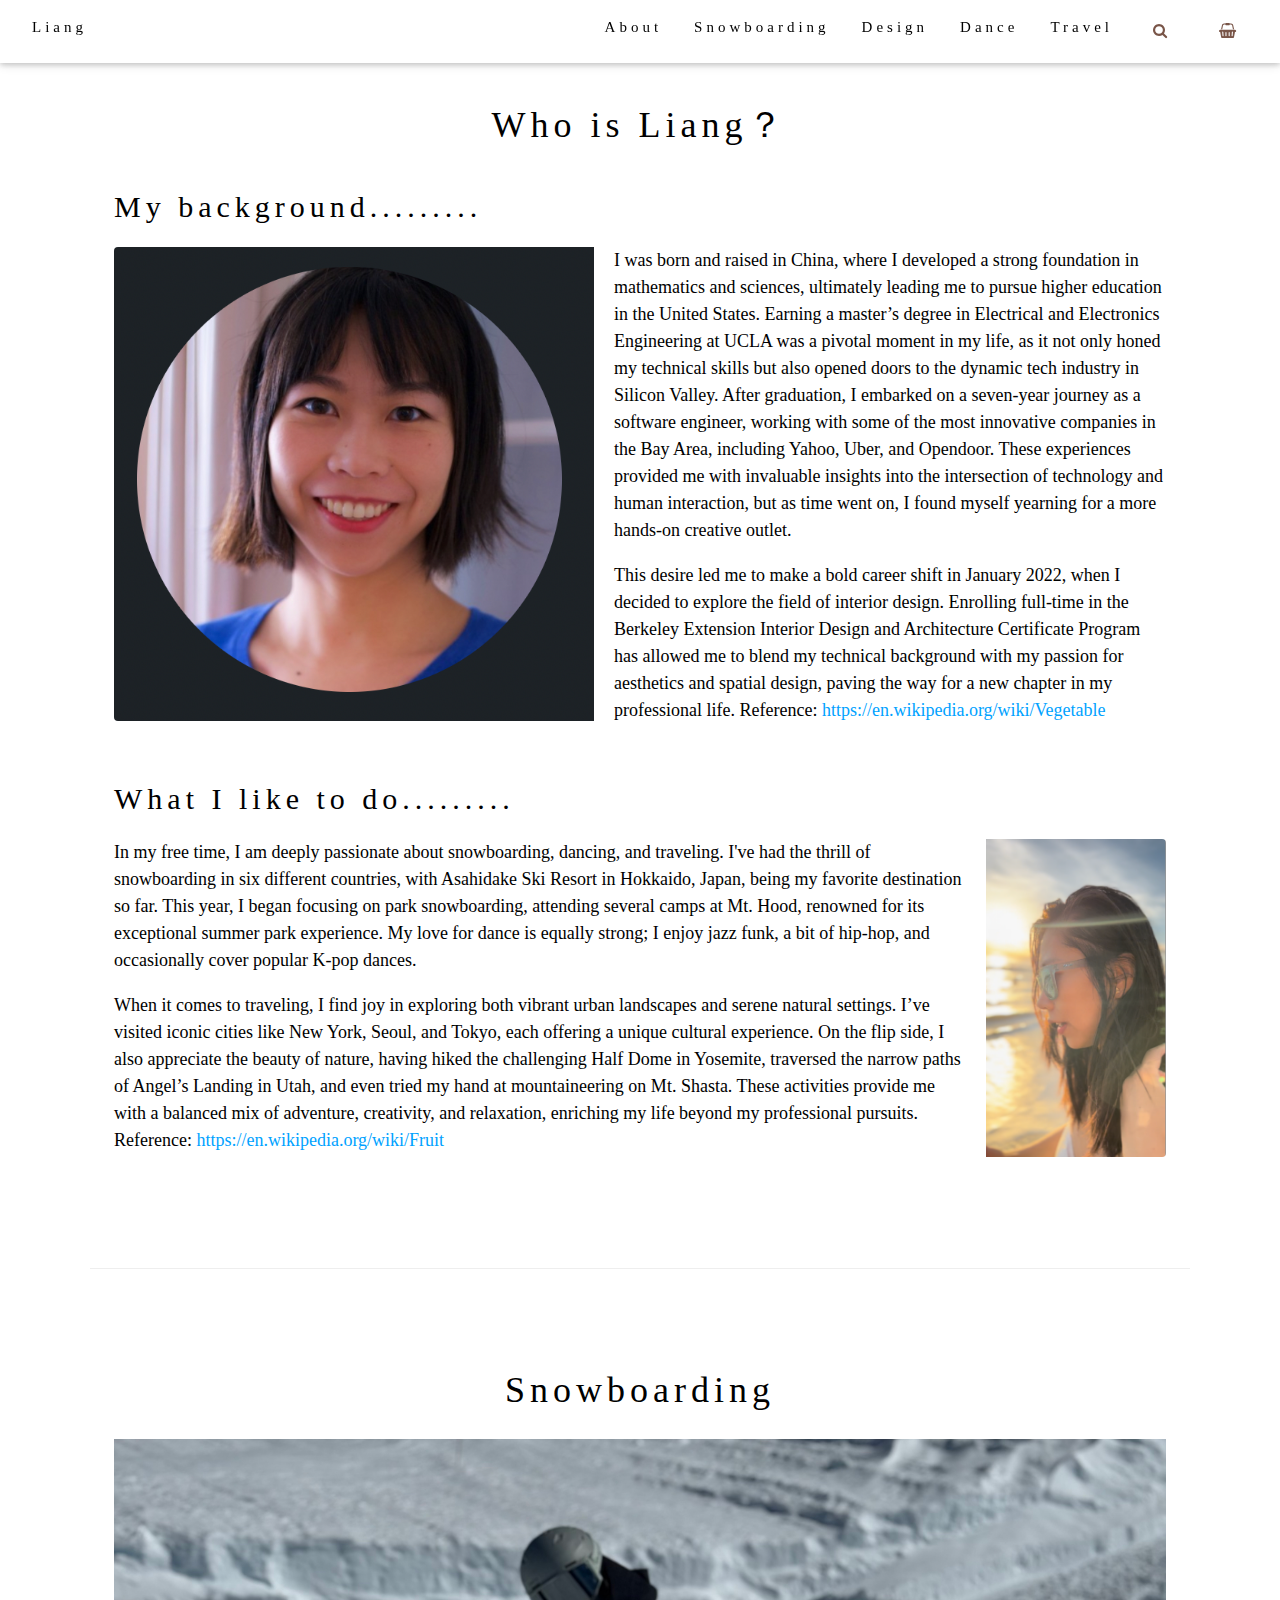
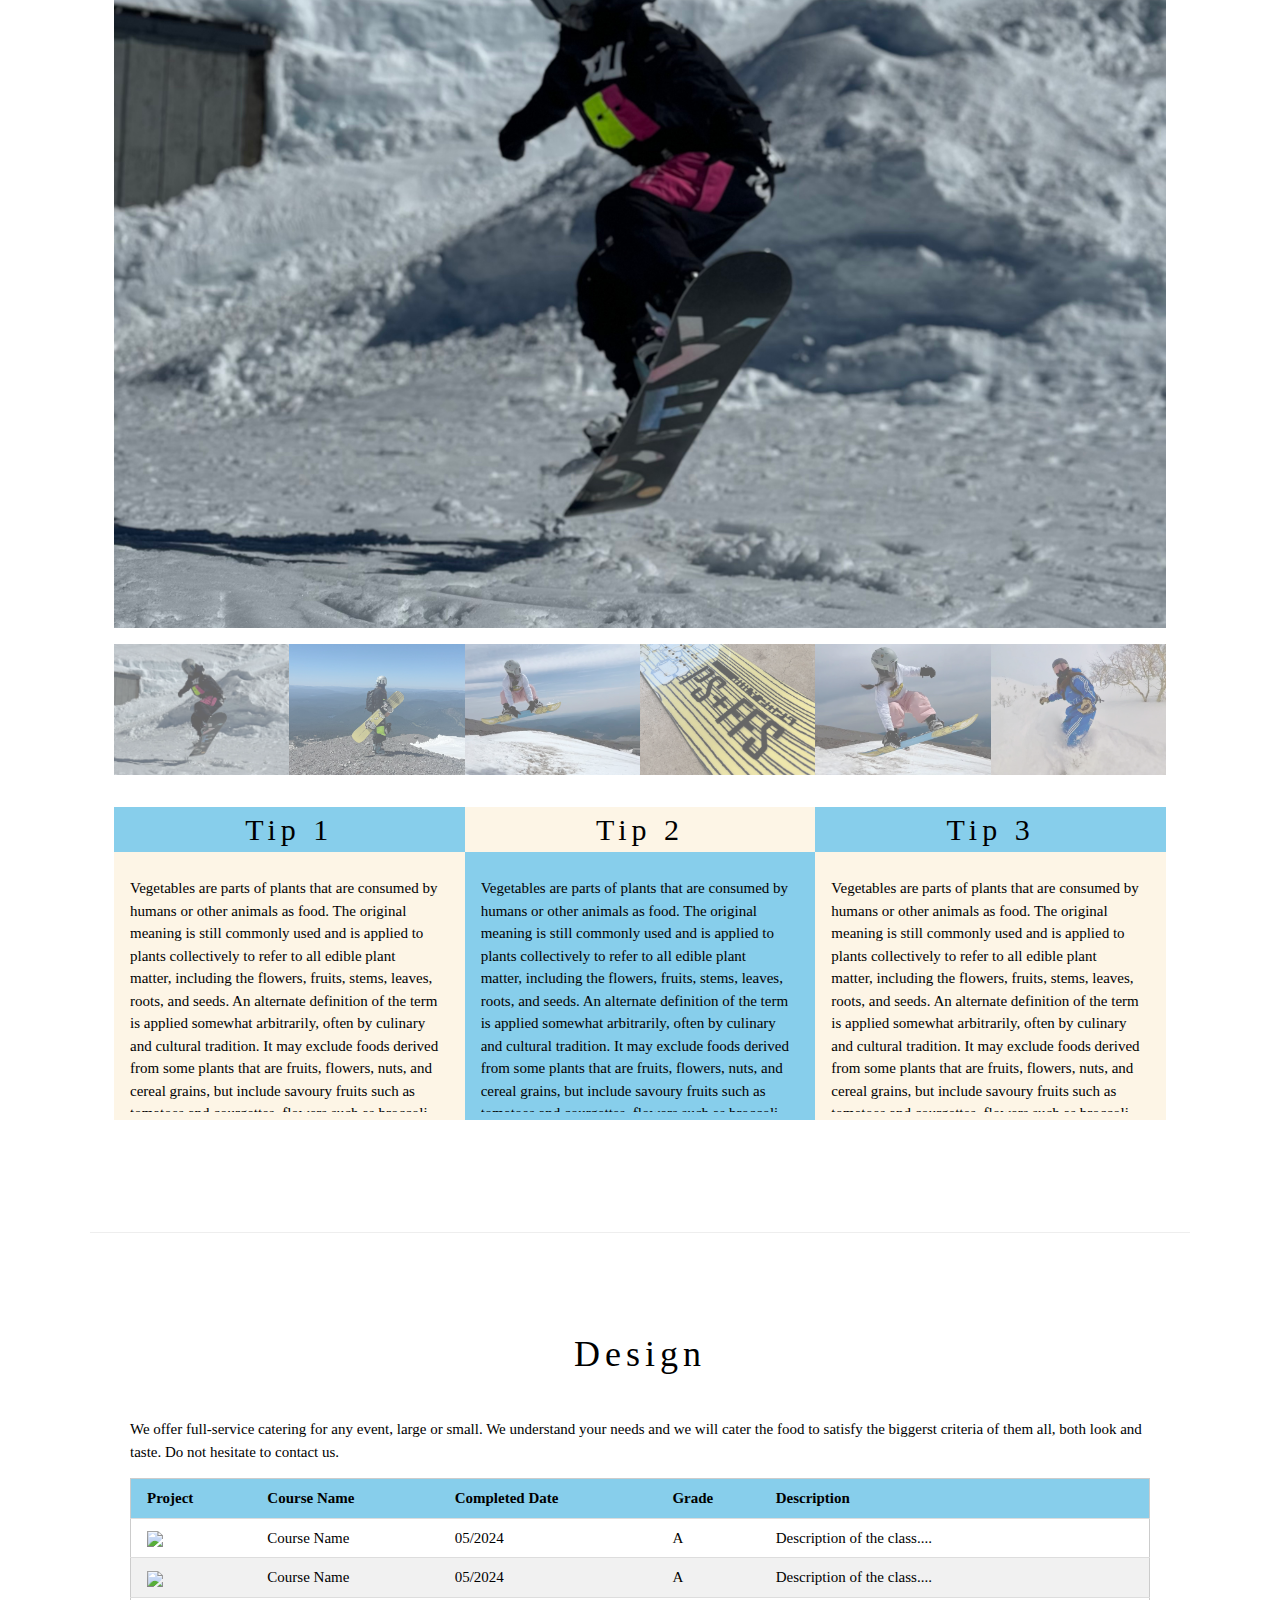
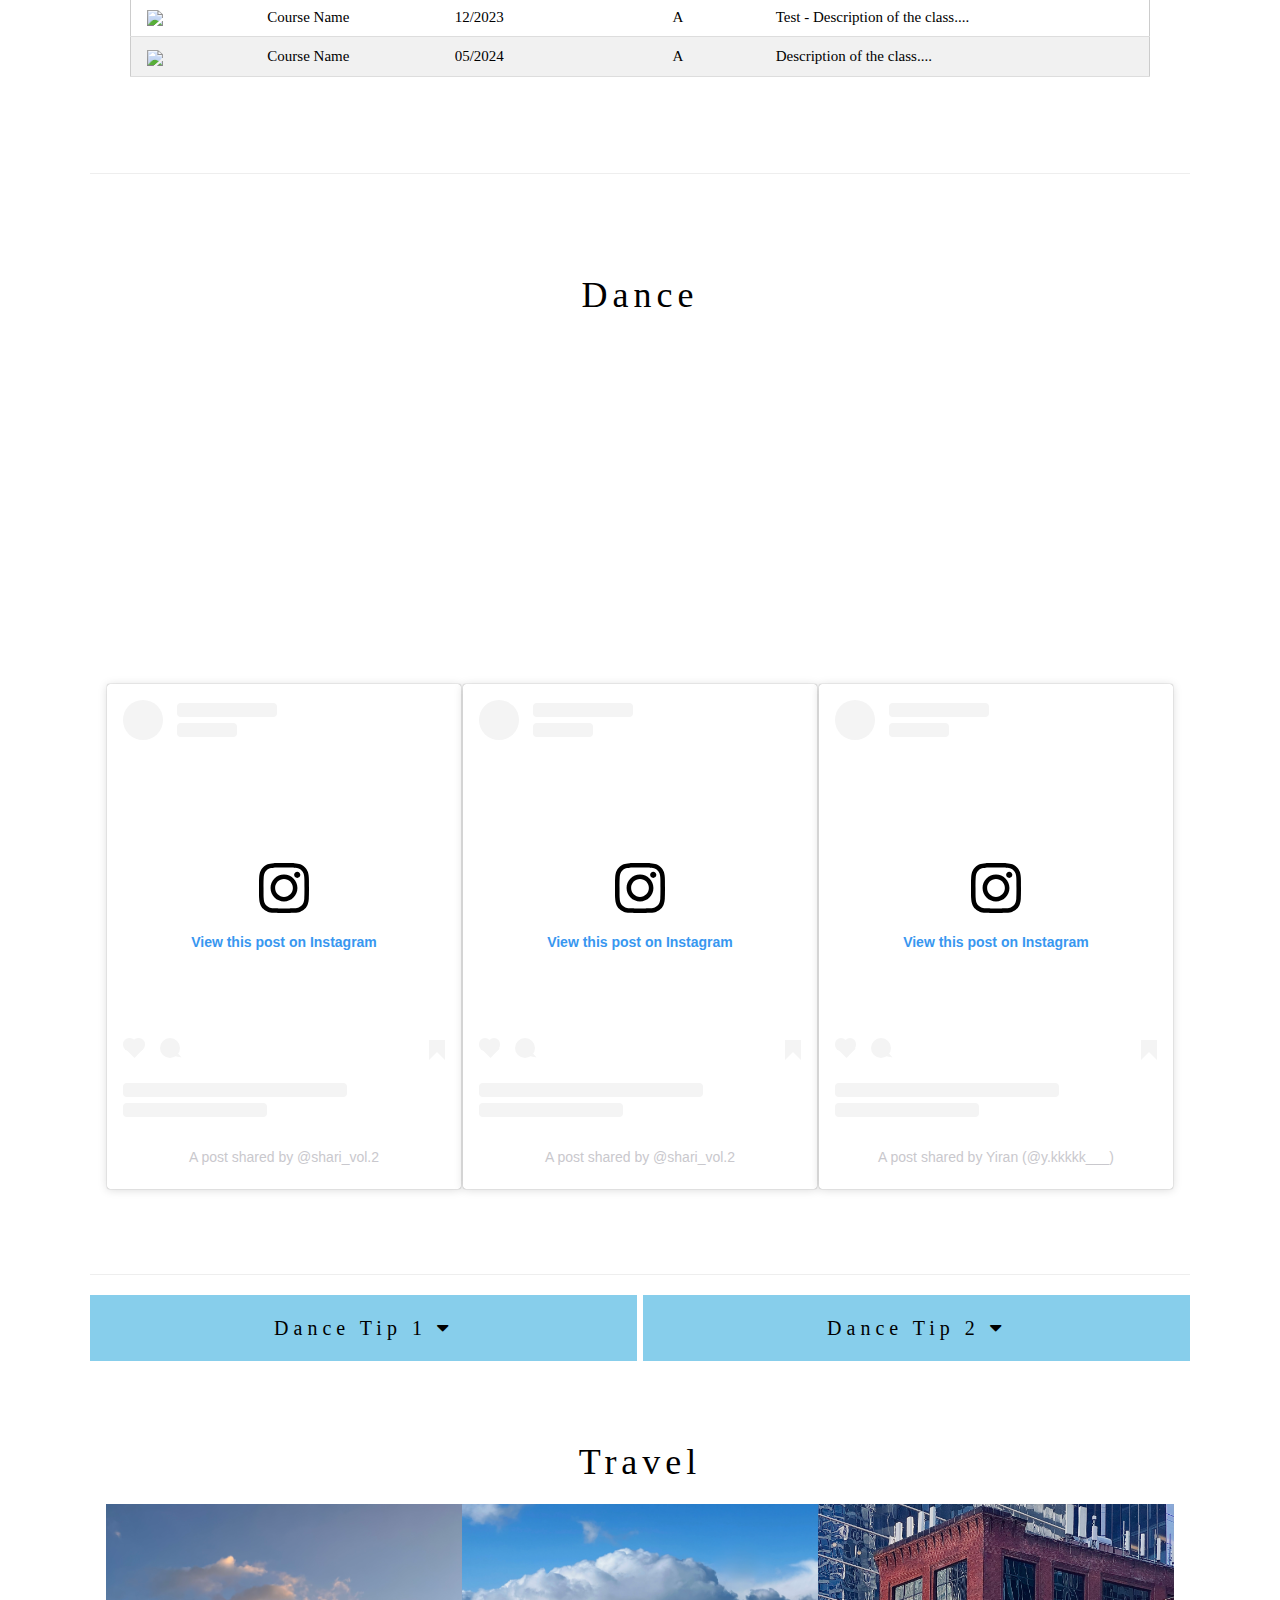
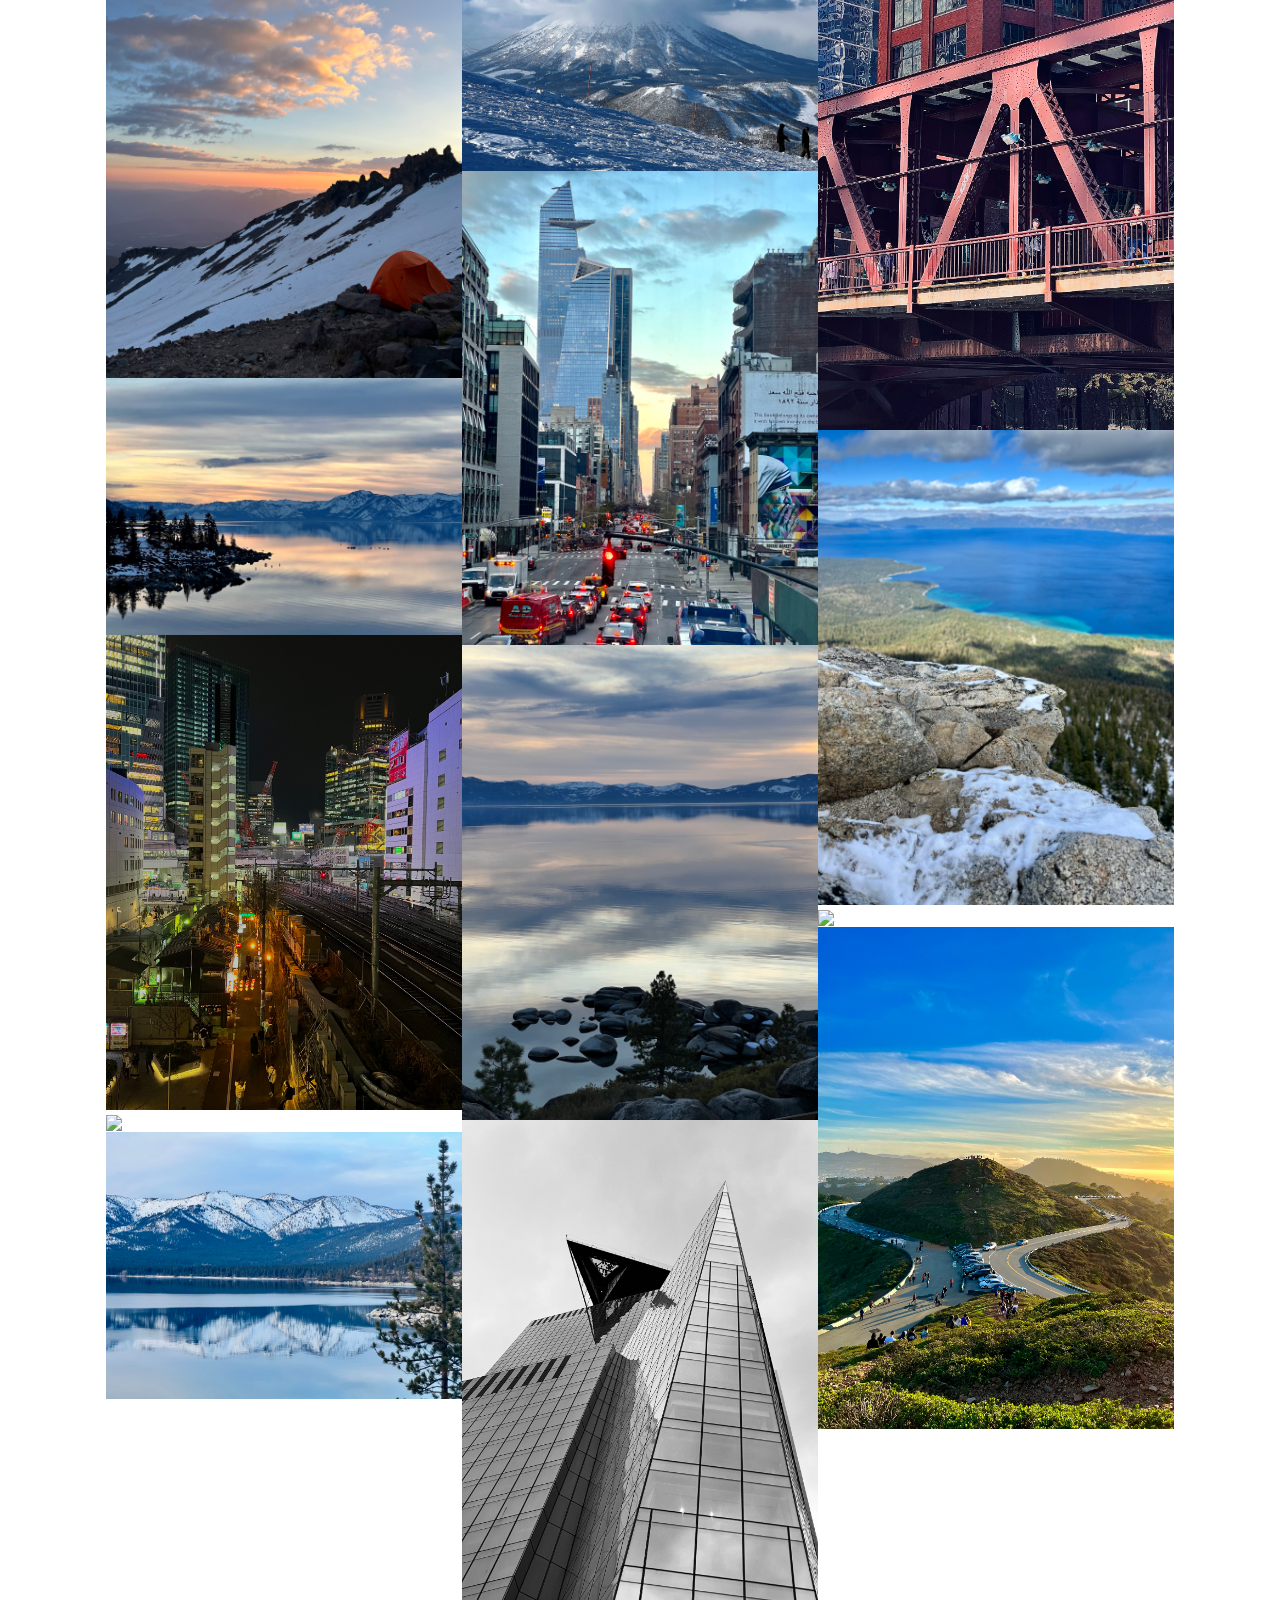
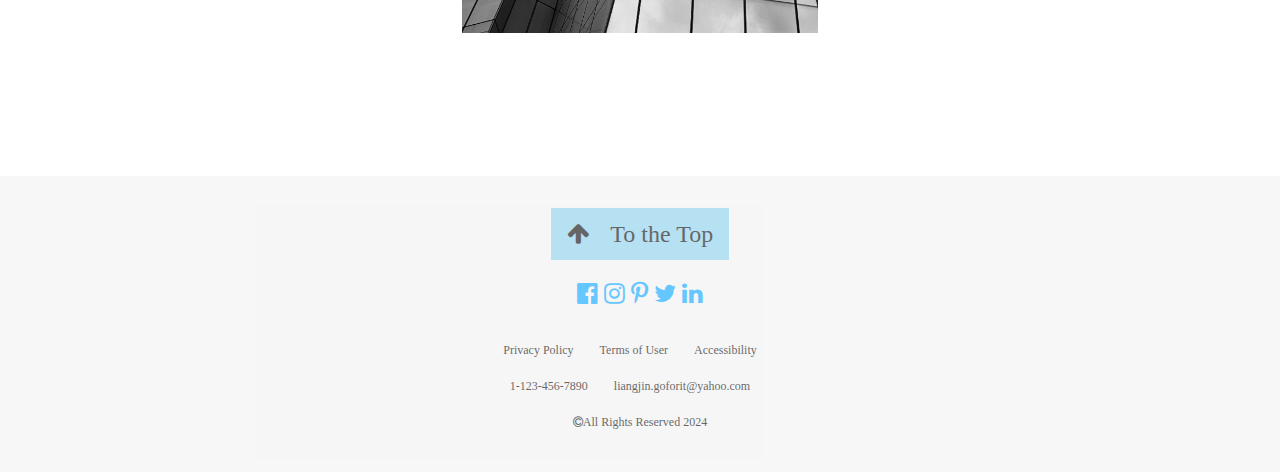
==== index.html @ f5820f63 "Update footer and rearrange the sections" ====
<!DOCTYPE html>
<html>
  <head>
    <title>Liang</title>
    <meta charset="UTF-8" />
    <meta name="viewport" content="width=device-width, initial-scale=1" />
    <link
      rel="stylesheet"
      href="https://cdnjs.cloudflare.com/ajax/libs/font-awesome/4.7.0/css/font-awesome.min.css"
    />
    <!-- jquery.min.js should be loaded before jquery.tablesorter.min.js because tablesorter requires basice jquery -->
    <script
      type="text/JavaScript"
      src="https://ajax.googleapis.com/ajax/libs/jquery/3.5.1/jquery.min.js"
    ></script>
    <script
      type="text/JavaScript"
      src="https://cdnjs.cloudflare.com/ajax/libs/jquery.tablesorter/2.31.3/js/jquery.tablesorter.min.js"
    ></script>
    <link rel="stylesheet" href="./src/css/w3.css" />
    <!-- <link rel="stylesheet" href="https://www.w3schools.com/w3css/4/w3.css" /> -->
    <!-- <script src="src/js/about.js"></script> -->

    <style>
      body {
        font-family: "Times New Roman", Georgia, Serif;
      }
      h1,
      h2,
      h3,
      h4,
      h5,
      h6 {
        font-family: "Playfair Display";
        letter-spacing: 5px;
      }
      /* customize <a> tag styles */
      a {
        text-decoration: none;
        color: #00a2ff;
        cursor: pointer;
      }

      /* my css */
      .my-img-size-0 {
        max-width: 200px;
      }

      .my-img-size-1 {
        max-width: 300px;
      }

      .my-img-size-2 {
        max-width: 500px;
      }

      .my-float-left {
        float: left;
        padding-right: 20px;
      }

      .my-float-right {
        float: right;
        padding-left: 20px;
      }
      /* for scrollable area */
      .my-scrolling {
        height: 250px;
        overflow: auto;
      }

      /* center the carousel slide */
      .mySlides {
        margin-left: auto;
        margin-right: auto;
        max-width: 65%;
      }
    </style>
  </head>
  <body>
    <!-- Navbar (sit on top) -->
    <div class="w3-top">
      <div
        class="w3-bar w3-white w3-padding w3-card"
        style="letter-spacing: 4px"
      >
        <!-- Font Awesome 4 reference : https://www.w3schools.com/icons/icons_reference.asp-->
        <div>
          <a class="w3-padding-large w3-hide-small w3-right"
            ><i class="fa fa-shopping-basket w3-text-brown"></i
          ></a>
          <a class="w3-padding-large w3-hide-small w3-right"
            ><i class="fa fa-search w3-text-brown"></i
          ></a>
        </div>

        <a href="#home" class="w3-bar-item w3-button">Liang</a>
        <!-- Right-sided navbar links. Hide them on small screens -->
        <div class="w3-right w3-hide-small">
          <a href="#about" class="w3-bar-item w3-button">About</a>
          <a href="#snowboarding" class="w3-bar-item w3-button">Snowboarding</a>
          <a href="#design" class="w3-bar-item w3-button">Design</a>
          <a href="#dance" class="w3-bar-item w3-button">Dance</a>
          <a href="#travel" class="w3-bar-item w3-button">Travel</a>
        </div>
        <!-- Hide right-floated links on small screens and replace them with a menu icon -->
        <!-- Source: https://www.w3schools.com/w3css/tryit.asp?filename=tryw3css_templates_startup -->
        <a
          href="javascript:void(0)"
          class="w3-bar-item w3-button w3-right w3-hide-large w3-hide-medium"
          onclick="w3_open()"
        >
          <i class="fa fa-bars"></i>
        </a>
      </div>
    </div>

    <!-- Sidebar on small screens when clicking the menu icon -->
    <!-- Source: https://www.w3schools.com/w3css/tryit.asp?filename=tryw3css_templates_startup -->
    <nav
      class="w3-sidebar w3-bar-block w3-white w3-card w3-animate-left w3-hide-medium w3-hide-large"
      style="display: none; opacity: 90%"
      id="mySidebar"
    >
      <a
        href="javascript:void(0)"
        onclick="w3_close()"
        class="w3-bar-item w3-button w3-large w3-padding-16"
        >Close &times;</a
      >
      <a href="#about" onclick="w3_close()" class="w3-bar-item w3-button"
        >About</a
      >
      <a href="#snowboarding" onclick="w3_close()" class="w3-bar-item w3-button"
        >Snowboarding</a
      >
      <a href="#design" onclick="w3_close()" class="w3-bar-item w3-button"
        >Design</a
      >
      <a href="#dance" onclick="w3_close()" class="w3-bar-item w3-button"
        >Dance</a
      >
      <a href="#travel" onclick="w3_close()" class="w3-bar-item w3-button"
        >Travel</a
      >
    </nav>
    <!-- javascript for humberger display or hide -->
    <script src="src/js/sidebar.js"></script>

    <!-- Header -->
    <header
      class="w3-display-container w3-content w3-wide"
      style="max-width: 1600px; min-width: 500px"
      id="home"
    >
      <img
        class="w3-image"
        src="./src/img/homepage_img.png"
        alt="Header image"
        width="1600"
        height="800"
      />
      <div class="w3-display-bottomleft w3-padding-large w3-opacity">
        <h1 class="w3-xxlarge">My Personal Blog</h1>
      </div>
    </header>

    <!-- Page content -->
    <div class="w3-content" style="max-width: 1100px">
      <!-- {% include about.html %} -->
      <!-- <h5 class="w3-center">Subheader</h5>
      <div class="about-container"></div> -->

      <!-- About Section -->
      <div class="w3-row w3-padding-64" id="about">
        <h1 class="w3-center">Who is Liang？</h1>
        <div class="w3-padding-large">
          <h2>My background.........</h2>
          <p class="w3-large">
            <!-- added float left and img size -->
            <img
              src="./src/img/selfphoto_headshot.png"
              class="w3-round w3-image my-float-left my-img-size-2"
              alt="selfphoto"
              style="width: 100%"
            />
            <!-- style="width: 100%" -->
            I was born and raised in China, where I developed a strong
            foundation in mathematics and sciences, ultimately leading me to
            pursue higher education in the United States. Earning a master’s
            degree in Electrical and Electronics Engineering at UCLA was a
            pivotal moment in my life, as it not only honed my technical skills
            but also opened doors to the dynamic tech industry in Silicon
            Valley. After graduation, I embarked on a seven-year journey as a
            software engineer, working with some of the most innovative
            companies in the Bay Area, including Yahoo, Uber, and Opendoor.
            These experiences provided me with invaluable insights into the
            intersection of technology and human interaction, but as time went
            on, I found myself yearning for a more hands-on creative outlet.
          </p>
          <p class="w3-large">
            This desire led me to make a bold career shift in January 2022, when
            I decided to explore the field of interior design. Enrolling
            full-time in the Berkeley Extension Interior Design and Architecture
            Certificate Program has allowed me to blend my technical background
            with my passion for aesthetics and spatial design, paving the way
            for a new chapter in my professional life.
            <span
              >Reference:
              <a
                href="https://en.wikipedia.org/wiki/Vegetable"
                target="_blank"
                class="w3-hover-opacity"
                >https://en.wikipedia.org/wiki/Vegetable</a
              ></span
            >
          </p>
        </div>
        <div class="w3-padding-large">
          <h2>What I like to do.........</h2>
          <p class="w3-large">
            <img src="./src/img/selfphoto.png" class="w3-round w3-image
            my-float-right my-img-size-0" alt="selfphoto style="width: 100%" />
            In my free time, I am deeply passionate about snowboarding, dancing,
            and traveling. I've had the thrill of snowboarding in six different
            countries, with Asahidake Ski Resort in Hokkaido, Japan, being my
            favorite destination so far. This year, I began focusing on park
            snowboarding, attending several camps at Mt. Hood, renowned for its
            exceptional summer park experience. My love for dance is equally
            strong; I enjoy jazz funk, a bit of hip-hop, and occasionally cover
            popular K-pop dances.
          </p>
          <p class="w3-large">
            When it comes to traveling, I find joy in exploring both vibrant
            urban landscapes and serene natural settings. I’ve visited iconic
            cities like New York, Seoul, and Tokyo, each offering a unique
            cultural experience. On the flip side, I also appreciate the beauty
            of nature, having hiked the challenging Half Dome in Yosemite,
            traversed the narrow paths of Angel’s Landing in Utah, and even
            tried my hand at mountaineering on Mt. Shasta. These activities
            provide me with a balanced mix of adventure, creativity, and
            relaxation, enriching my life beyond my professional pursuits.
            <span
              >Reference:
              <a
                href="https://en.wikipedia.org/wiki/Fruit"
                target="_blank"
                class="w3-hover-opacity"
                >https://en.wikipedia.org/wiki/Fruit</a
              ></span
            >
          </p>
        </div>
      </div>
      <hr />

      <!-- Snowboarding Section -->
      <div class="w3-row w3-padding-64" id="snowboarding">
        <h1 class="w3-center">Snowboarding</h1>

        <div class="w3-padding-large">
          <!-- carousel -->

          <div class="s12">
            <!-- begin carousel slide show -->
            <img
              class="mySlides"
              src="./src/img/snowboarding_01.jpeg"
              style="width: 100%; max-width: 100%"
            />
            <img
              class="mySlides"
              src="./src/img/snowboarding_02.jpeg"
              style="width: 100%; max-width: 100%; display: none"
            />
            <img
              class="mySlides"
              src="./src/img/snowboarding_03.jpeg"
              style="width: 100%; max-width: 100%; display: none"
            />
            <img
              class="mySlides"
              src="./src/img/snowboarding_04.jpeg"
              style="width: 100%; max-width: 100%; display: none"
            />
            <img
              class="mySlides"
              src="./src/img/snowboarding_05.jpeg"
              style="width: 100%; max-width: 100%; display: none"
            />
            <img
              class="mySlides"
              src="./src/img/snowboarding_06.jpeg"
              style="width: 100%; max-width: 100%; display: none"
            />
            <!-- end carousel slide show -->

            <!-- begin carousel thumbnail -->
            <!-- add thumbnail buttons for selecting a slide to show -->
            <div class="w3-row w3-section">
              <div class="w3-col s2">
                <img
                  class="demo w3-opacity w3-hover-opacity-off"
                  src="./src/img/snowboarding_01.jpeg"
                  style="width: 100%; cursor: pointer"
                  onclick="currentDiv(1)"
                />
              </div>
              <div class="w3-col s2">
                <img
                  class="demo w3-opacity w3-hover-opacity-off"
                  src="./src/img/snowboarding_02.jpeg"
                  style="width: 100%; cursor: pointer"
                  onclick="currentDiv(2)"
                />
              </div>
              <div class="w3-col s2">
                <img
                  class="demo w3-opacity w3-hover-opacity-off"
                  src="./src/img/snowboarding_03.jpeg"
                  style="width: 100%; cursor: pointer"
                  onclick="currentDiv(3)"
                />
              </div>
              <div class="w3-col s2">
                <img
                  class="demo w3-opacity w3-hover-opacity-off"
                  src="./src/img/snowboarding_04.jpeg"
                  style="width: 100%; cursor: pointer"
                  onclick="currentDiv(4)"
                />
              </div>
              <div class="w3-col s2">
                <img
                  class="demo w3-opacity w3-hover-opacity-off"
                  src="./src/img/snowboarding_05.jpeg"
                  style="width: 100%; cursor: pointer"
                  onclick="currentDiv(5)"
                />
              </div>
              <div class="w3-col s2">
                <img
                  class="demo w3-opacity w3-hover-opacity-off"
                  src="./src/img/snowboarding_06.jpeg"
                  style="width: 100%; cursor: pointer"
                  onclick="currentDiv(6)"
                />
              </div>
            </div>

            <!-- end carousel thumbnail -->
          </div>

          <!-- 3 columns of scrollable areas - using row and col for partitions -->
          <div class="w3-row">
            <div
              class="w3-col m4 w3-panel w3-boarder-left w3-boarder-bottom w3-padding w3-sand"
            >
              <div
                class="w3-light-blue w3-center"
                style="
                  margin-left: -16px;
                  margin-right: -16px;
                  margin-top: -18px;
                "
              >
                <h2>Tip 1</h2>
              </div>
              <div class="my-scrolling" style="padding-right: 10px">
                <p>
                  Vegetables are parts of plants that are consumed by humans or
                  other animals as food. The original meaning is still commonly
                  used and is applied to plants collectively to refer to all
                  edible plant matter, including the flowers, fruits, stems,
                  leaves, roots, and seeds. An alternate definition of the term
                  is applied somewhat arbitrarily, often by culinary and
                  cultural tradition. It may exclude foods derived from some
                  plants that are fruits, flowers, nuts, and cereal grains, but
                  include savoury fruits such as tomatoes and courgettes,
                  flowers such as broccoli, and seeds such as pulses.
                </p>
              </div>
            </div>
            <div
              class="w3-col m4 w3-panel w3-boarder-left w3-boarder-top w3-boarder-bottom w3-padding w3-light-blue"
            >
              <div
                class="w3-sand w3-center"
                style="
                  margin-left: -16px;
                  margin-right: -16px;
                  margin-top: -18px;
                "
              >
                <h2>Tip 2</h2>
              </div>
              <div class="my-scrolling" style="padding-right: 10px">
                <p>
                  Vegetables are parts of plants that are consumed by humans or
                  other animals as food. The original meaning is still commonly
                  used and is applied to plants collectively to refer to all
                  edible plant matter, including the flowers, fruits, stems,
                  leaves, roots, and seeds. An alternate definition of the term
                  is applied somewhat arbitrarily, often by culinary and
                  cultural tradition. It may exclude foods derived from some
                  plants that are fruits, flowers, nuts, and cereal grains, but
                  include savoury fruits such as tomatoes and courgettes,
                  flowers such as broccoli, and seeds such as pulses.
                </p>
              </div>
            </div>
            <div
              class="w3-col m4 w3-panel w3-boarder-left w3-boarder-bottom w3-boarder-right w3-padding w3-sand"
            >
              <div
                class="w3-light-blue w3-center"
                style="
                  margin-left: -16px;
                  margin-right: -16px;
                  margin-top: -18px;
                "
              >
                <h2>Tip 3</h2>
              </div>
              <div class="my-scrolling" style="padding-right: 10px">
                <p>
                  Vegetables are parts of plants that are consumed by humans or
                  other animals as food. The original meaning is still commonly
                  used and is applied to plants collectively to refer to all
                  edible plant matter, including the flowers, fruits, stems,
                  leaves, roots, and seeds. An alternate definition of the term
                  is applied somewhat arbitrarily, often by culinary and
                  cultural tradition. It may exclude foods derived from some
                  plants that are fruits, flowers, nuts, and cereal grains, but
                  include savoury fruits such as tomatoes and courgettes,
                  flowers such as broccoli, and seeds such as pulses.
                </p>
              </div>
            </div>
          </div>
        </div>
      </div>
      <!-- script for carousel -->
      <script src="src/js/carousel.js"></script>
      <hr />

      <!-- Design Section -->
      <div class="w3-container w3-padding-64" id="design">
        <h1 class="w3-center">Design</h1>
        <!-- add sortable table -->
        <!-- step 1: create a table with 4 columns -->
        <!-- step 2: add javascrip and jquery to make the table sortable -->
        <div class="w3-padding-large">
          <p>
            We offer full-service catering for any event, large or small. We
            understand your needs and we will cater the food to satisfy the
            biggerst criteria of them all, both look and taste. Do not hesitate
            to contact us.
          </p>
          <table id="myTable" class="w3-table-all">
            <thead>
              <tr class="w3-light-blue">
                <th>Project</th>
                <th>Course Name</th>
                <th>Completed Date</th>
                <th>Grade</th>
                <th>Description</th>
              </tr>
            </thead>
            <tr class="w3-hover-sand">
              <td>
                <img src="./img/skillet-03.jpeg" style="width: 120px" />
              </td>
              <td>Course Name</td>
              <td>05/2024</td>
              <td>A</td>
              <td>Description of the class....</td>
            </tr>
            <tr class="w3-hover-sand">
              <td>
                <img src="./img/wooden-spoons-01.jpeg" style="width: 120px" />
              </td>
              <td>Course Name</td>
              <td>05/2024</td>
              <td>A</td>
              <td>Description of the class....</td>
            </tr>
            <tr class="w3-hover-sand">
              <td><img src="./img/reamer-01.jpeg" style="width: 120px" /></td>
              <td>Course Name</td>
              <td>12/2023</td>
              <td>A</td>
              <td>Test - Description of the class....</td>
            </tr>
            <tr class="w3-hover-sand">
              <td>
                <img src="./img/stand-mixer-01.jpeg" style="width: 120px" />
              </td>
              <td>Course Name</td>
              <td>05/2024</td>
              <td>A</td>
              <td>Description of the class....</td>
            </tr>
          </table>
        </div>
        <script src="src/js/sortable.js"></script>
      </div>
      <hr />

      <!-- Dance Section -->
      <div class="w3-container w3-padding-64" id="dance">
        <h1 class="w3-center">Dance</h1>
        <br />

        <div class="w3-row">
          <div class="w3-col m4 w3-center">
            <iframe
              height="300"
              width="100%"
              src="https://www.youtube.com/embed/Dc2Bni3gyY4?si=Di8IqUZf5g-fz7Wr"
              title="YouTube video player"
              frameborder="0"
              allow="accelerometer; autoplay; clipboard-write; encrypted-media; gyroscope; picture-in-picture; web-share"
              referrerpolicy="strict-origin-when-cross-origin"
              allowfullscreen
            ></iframe>
          </div>
          <div class="w3-col m4 w3-center">
            <iframe
              height="300"
              width="100%"
              src="https://www.youtube.com/embed/Fd1fIiVBZhk?si=tnsTaeJEGH7QydM2"
              title="YouTube video player"
              frameborder="0"
              allow="accelerometer; autoplay; clipboard-write; encrypted-media; gyroscope; picture-in-picture; web-share"
              referrerpolicy="strict-origin-when-cross-origin"
              allowfullscreen
            ></iframe>
          </div>
          <div class="w3-col m4 w3-center">
            <iframe
              height="300"
              width="100%"
              src="https://www.youtube.com/embed/O9OwVg6rg-M?si=bg8azv0zXl3Szye5"
              title="YouTube video player"
              frameborder="0"
              allow="accelerometer; autoplay; clipboard-write; encrypted-media; gyroscope; picture-in-picture; web-share"
              referrerpolicy="strict-origin-when-cross-origin"
              allowfullscreen
            ></iframe>
          </div>
        </div>
        <br />
        <div class="w3-row">
          <div class="w3-col m4 w3-center">
            <blockquote
              class="instagram-media"
              data-instgrm-permalink="https://www.instagram.com/reel/C930uRRxk3Q/?utm_source=ig_embed&amp;utm_campaign=loading"
              data-instgrm-version="14"
              style="
                background: #fff;
                border: 0;
                border-radius: 3px;
                box-shadow: 0 0 1px 0 rgba(0, 0, 0, 0.5),
                  0 1px 10px 0 rgba(0, 0, 0, 0.15);
                margin: 1px;
                max-width: 540px;
                min-width: 326px;
                padding: 0;
                width: 99.375%;
                width: -webkit-calc(100% - 2px);
                width: calc(100% - 2px);
              "
            >
              <div style="padding: 16px">
                <a
                  href="https://www.instagram.com/reel/C930uRRxk3Q/?utm_source=ig_embed&amp;utm_campaign=loading"
                  style="
                    background: #ffffff;
                    line-height: 0;
                    padding: 0 0;
                    text-align: center;
                    text-decoration: none;
                    width: 100%;
                  "
                  target="_blank"
                >
                  <div
                    style="
                      display: flex;
                      flex-direction: row;
                      align-items: center;
                    "
                  >
                    <div
                      style="
                        background-color: #f4f4f4;
                        border-radius: 50%;
                        flex-grow: 0;
                        height: 40px;
                        margin-right: 14px;
                        width: 40px;
                      "
                    ></div>
                    <div
                      style="
                        display: flex;
                        flex-direction: column;
                        flex-grow: 1;
                        justify-content: center;
                      "
                    >
                      <div
                        style="
                          background-color: #f4f4f4;
                          border-radius: 4px;
                          flex-grow: 0;
                          height: 14px;
                          margin-bottom: 6px;
                          width: 100px;
                        "
                      ></div>
                      <div
                        style="
                          background-color: #f4f4f4;
                          border-radius: 4px;
                          flex-grow: 0;
                          height: 14px;
                          width: 60px;
                        "
                      ></div>
                    </div>
                  </div>
                  <div style="padding: 19% 0"></div>
                  <div
                    style="
                      display: block;
                      height: 50px;
                      margin: 0 auto 12px;
                      width: 50px;
                    "
                  >
                    <svg
                      width="50px"
                      height="50px"
                      viewBox="0 0 60 60"
                      version="1.1"
                      xmlns="https://www.w3.org/2000/svg"
                      xmlns:xlink="https://www.w3.org/1999/xlink"
                    >
                      <g
                        stroke="none"
                        stroke-width="1"
                        fill="none"
                        fill-rule="evenodd"
                      >
                        <g
                          transform="translate(-511.000000, -20.000000)"
                          fill="#000000"
                        >
                          <g>
                            <path
                              d="M556.869,30.41 C554.814,30.41 553.148,32.076 553.148,34.131 C553.148,36.186 554.814,37.852 556.869,37.852 C558.924,37.852 560.59,36.186 560.59,34.131 C560.59,32.076 558.924,30.41 556.869,30.41 M541,60.657 C535.114,60.657 530.342,55.887 530.342,50 C530.342,44.114 535.114,39.342 541,39.342 C546.887,39.342 551.658,44.114 551.658,50 C551.658,55.887 546.887,60.657 541,60.657 M541,33.886 C532.1,33.886 524.886,41.1 524.886,50 C524.886,58.899 532.1,66.113 541,66.113 C549.9,66.113 557.115,58.899 557.115,50 C557.115,41.1 549.9,33.886 541,33.886 M565.378,62.101 C565.244,65.022 564.756,66.606 564.346,67.663 C563.803,69.06 563.154,70.057 562.106,71.106 C561.058,72.155 560.06,72.803 558.662,73.347 C557.607,73.757 556.021,74.244 553.102,74.378 C549.944,74.521 548.997,74.552 541,74.552 C533.003,74.552 532.056,74.521 528.898,74.378 C525.979,74.244 524.393,73.757 523.338,73.347 C521.94,72.803 520.942,72.155 519.894,71.106 C518.846,70.057 518.197,69.06 517.654,67.663 C517.244,66.606 516.755,65.022 516.623,62.101 C516.479,58.943 516.448,57.996 516.448,50 C516.448,42.003 516.479,41.056 516.623,37.899 C516.755,34.978 517.244,33.391 517.654,32.338 C518.197,30.938 518.846,29.942 519.894,28.894 C520.942,27.846 521.94,27.196 523.338,26.654 C524.393,26.244 525.979,25.756 528.898,25.623 C532.057,25.479 533.004,25.448 541,25.448 C548.997,25.448 549.943,25.479 553.102,25.623 C556.021,25.756 557.607,26.244 558.662,26.654 C560.06,27.196 561.058,27.846 562.106,28.894 C563.154,29.942 563.803,30.938 564.346,32.338 C564.756,33.391 565.244,34.978 565.378,37.899 C565.522,41.056 565.552,42.003 565.552,50 C565.552,57.996 565.522,58.943 565.378,62.101 M570.82,37.631 C570.674,34.438 570.167,32.258 569.425,30.349 C568.659,28.377 567.633,26.702 565.965,25.035 C564.297,23.368 562.623,22.342 560.652,21.575 C558.743,20.834 556.562,20.326 553.369,20.18 C550.169,20.033 549.148,20 541,20 C532.853,20 531.831,20.033 528.631,20.18 C525.438,20.326 523.257,20.834 521.349,21.575 C519.376,22.342 517.703,23.368 516.035,25.035 C514.368,26.702 513.342,28.377 512.574,30.349 C511.834,32.258 511.326,34.438 511.181,37.631 C511.035,40.831 511,41.851 511,50 C511,58.147 511.035,59.17 511.181,62.369 C511.326,65.562 511.834,67.743 512.574,69.651 C513.342,71.625 514.368,73.296 516.035,74.965 C517.703,76.634 519.376,77.658 521.349,78.425 C523.257,79.167 525.438,79.673 528.631,79.82 C531.831,79.965 532.853,80.001 541,80.001 C549.148,80.001 550.169,79.965 553.369,79.82 C556.562,79.673 558.743,79.167 560.652,78.425 C562.623,77.658 564.297,76.634 565.965,74.965 C567.633,73.296 568.659,71.625 569.425,69.651 C570.167,67.743 570.674,65.562 570.82,62.369 C570.966,59.17 571,58.147 571,50 C571,41.851 570.966,40.831 570.82,37.631"
                            ></path>
                          </g>
                        </g>
                      </g>
                    </svg>
                  </div>
                  <div style="padding-top: 8px">
                    <div
                      style="
                        color: #3897f0;
                        font-family: Arial, sans-serif;
                        font-size: 14px;
                        font-style: normal;
                        font-weight: 550;
                        line-height: 18px;
                      "
                    >
                      View this post on Instagram
                    </div>
                  </div>
                  <div style="padding: 12.5% 0"></div>
                  <div
                    style="
                      display: flex;
                      flex-direction: row;
                      margin-bottom: 14px;
                      align-items: center;
                    "
                  >
                    <div>
                      <div
                        style="
                          background-color: #f4f4f4;
                          border-radius: 50%;
                          height: 12.5px;
                          width: 12.5px;
                          transform: translateX(0px) translateY(7px);
                        "
                      ></div>
                      <div
                        style="
                          background-color: #f4f4f4;
                          height: 12.5px;
                          transform: rotate(-45deg) translateX(3px)
                            translateY(1px);
                          width: 12.5px;
                          flex-grow: 0;
                          margin-right: 14px;
                          margin-left: 2px;
                        "
                      ></div>
                      <div
                        style="
                          background-color: #f4f4f4;
                          border-radius: 50%;
                          height: 12.5px;
                          width: 12.5px;
                          transform: translateX(9px) translateY(-18px);
                        "
                      ></div>
                    </div>
                    <div style="margin-left: 8px">
                      <div
                        style="
                          background-color: #f4f4f4;
                          border-radius: 50%;
                          flex-grow: 0;
                          height: 20px;
                          width: 20px;
                        "
                      ></div>
                      <div
                        style="
                          width: 0;
                          height: 0;
                          border-top: 2px solid transparent;
                          border-left: 6px solid #f4f4f4;
                          border-bottom: 2px solid transparent;
                          transform: translateX(16px) translateY(-4px)
                            rotate(30deg);
                        "
                      ></div>
                    </div>
                    <div style="margin-left: auto">
                      <div
                        style="
                          width: 0px;
                          border-top: 8px solid #f4f4f4;
                          border-right: 8px solid transparent;
                          transform: translateY(16px);
                        "
                      ></div>
                      <div
                        style="
                          background-color: #f4f4f4;
                          flex-grow: 0;
                          height: 12px;
                          width: 16px;
                          transform: translateY(-4px);
                        "
                      ></div>
                      <div
                        style="
                          width: 0;
                          height: 0;
                          border-top: 8px solid #f4f4f4;
                          border-left: 8px solid transparent;
                          transform: translateY(-4px) translateX(8px);
                        "
                      ></div>
                    </div>
                  </div>
                  <div
                    style="
                      display: flex;
                      flex-direction: column;
                      flex-grow: 1;
                      justify-content: center;
                      margin-bottom: 24px;
                    "
                  >
                    <div
                      style="
                        background-color: #f4f4f4;
                        border-radius: 4px;
                        flex-grow: 0;
                        height: 14px;
                        margin-bottom: 6px;
                        width: 224px;
                      "
                    ></div>
                    <div
                      style="
                        background-color: #f4f4f4;
                        border-radius: 4px;
                        flex-grow: 0;
                        height: 14px;
                        width: 144px;
                      "
                    ></div></div
                ></a>
                <p
                  style="
                    color: #c9c8cd;
                    font-family: Arial, sans-serif;
                    font-size: 14px;
                    line-height: 17px;
                    margin-bottom: 0;
                    margin-top: 8px;
                    overflow: hidden;
                    padding: 8px 0 7px;
                    text-align: center;
                    text-overflow: ellipsis;
                    white-space: nowrap;
                  "
                >
                  <a
                    href="https://www.instagram.com/reel/C930uRRxk3Q/?utm_source=ig_embed&amp;utm_campaign=loading"
                    style="
                      color: #c9c8cd;
                      font-family: Arial, sans-serif;
                      font-size: 14px;
                      font-style: normal;
                      font-weight: normal;
                      line-height: 17px;
                      text-decoration: none;
                    "
                    target="_blank"
                    >A post shared by @shari_vol.2</a
                  >
                </p>
              </div>
            </blockquote>
            <script async src="//www.instagram.com/embed.js"></script>
          </div>
          <div class="w3-col m4 w3-center">
            <blockquote
              class="instagram-media"
              data-instgrm-permalink="https://www.instagram.com/reel/C98qhP9vDbY/?utm_source=ig_embed&amp;utm_campaign=loading"
              data-instgrm-version="14"
              style="
                background: #fff;
                border: 0;
                border-radius: 3px;
                box-shadow: 0 0 1px 0 rgba(0, 0, 0, 0.5),
                  0 1px 10px 0 rgba(0, 0, 0, 0.15);
                margin: 1px;
                max-width: 540px;
                min-width: 326px;
                padding: 0;
                width: 99.375%;
                width: -webkit-calc(100% - 2px);
                width: calc(100% - 2px);
              "
            >
              <div style="padding: 16px">
                <a
                  href="https://www.instagram.com/reel/C98qhP9vDbY/?utm_source=ig_embed&amp;utm_campaign=loading"
                  style="
                    background: #ffffff;
                    line-height: 0;
                    padding: 0 0;
                    text-align: center;
                    text-decoration: none;
                    width: 100%;
                  "
                  target="_blank"
                >
                  <div
                    style="
                      display: flex;
                      flex-direction: row;
                      align-items: center;
                    "
                  >
                    <div
                      style="
                        background-color: #f4f4f4;
                        border-radius: 50%;
                        flex-grow: 0;
                        height: 40px;
                        margin-right: 14px;
                        width: 40px;
                      "
                    ></div>
                    <div
                      style="
                        display: flex;
                        flex-direction: column;
                        flex-grow: 1;
                        justify-content: center;
                      "
                    >
                      <div
                        style="
                          background-color: #f4f4f4;
                          border-radius: 4px;
                          flex-grow: 0;
                          height: 14px;
                          margin-bottom: 6px;
                          width: 100px;
                        "
                      ></div>
                      <div
                        style="
                          background-color: #f4f4f4;
                          border-radius: 4px;
                          flex-grow: 0;
                          height: 14px;
                          width: 60px;
                        "
                      ></div>
                    </div>
                  </div>
                  <div style="padding: 19% 0"></div>
                  <div
                    style="
                      display: block;
                      height: 50px;
                      margin: 0 auto 12px;
                      width: 50px;
                    "
                  >
                    <svg
                      width="50px"
                      height="50px"
                      viewBox="0 0 60 60"
                      version="1.1"
                      xmlns="https://www.w3.org/2000/svg"
                      xmlns:xlink="https://www.w3.org/1999/xlink"
                    >
                      <g
                        stroke="none"
                        stroke-width="1"
                        fill="none"
                        fill-rule="evenodd"
                      >
                        <g
                          transform="translate(-511.000000, -20.000000)"
                          fill="#000000"
                        >
                          <g>
                            <path
                              d="M556.869,30.41 C554.814,30.41 553.148,32.076 553.148,34.131 C553.148,36.186 554.814,37.852 556.869,37.852 C558.924,37.852 560.59,36.186 560.59,34.131 C560.59,32.076 558.924,30.41 556.869,30.41 M541,60.657 C535.114,60.657 530.342,55.887 530.342,50 C530.342,44.114 535.114,39.342 541,39.342 C546.887,39.342 551.658,44.114 551.658,50 C551.658,55.887 546.887,60.657 541,60.657 M541,33.886 C532.1,33.886 524.886,41.1 524.886,50 C524.886,58.899 532.1,66.113 541,66.113 C549.9,66.113 557.115,58.899 557.115,50 C557.115,41.1 549.9,33.886 541,33.886 M565.378,62.101 C565.244,65.022 564.756,66.606 564.346,67.663 C563.803,69.06 563.154,70.057 562.106,71.106 C561.058,72.155 560.06,72.803 558.662,73.347 C557.607,73.757 556.021,74.244 553.102,74.378 C549.944,74.521 548.997,74.552 541,74.552 C533.003,74.552 532.056,74.521 528.898,74.378 C525.979,74.244 524.393,73.757 523.338,73.347 C521.94,72.803 520.942,72.155 519.894,71.106 C518.846,70.057 518.197,69.06 517.654,67.663 C517.244,66.606 516.755,65.022 516.623,62.101 C516.479,58.943 516.448,57.996 516.448,50 C516.448,42.003 516.479,41.056 516.623,37.899 C516.755,34.978 517.244,33.391 517.654,32.338 C518.197,30.938 518.846,29.942 519.894,28.894 C520.942,27.846 521.94,27.196 523.338,26.654 C524.393,26.244 525.979,25.756 528.898,25.623 C532.057,25.479 533.004,25.448 541,25.448 C548.997,25.448 549.943,25.479 553.102,25.623 C556.021,25.756 557.607,26.244 558.662,26.654 C560.06,27.196 561.058,27.846 562.106,28.894 C563.154,29.942 563.803,30.938 564.346,32.338 C564.756,33.391 565.244,34.978 565.378,37.899 C565.522,41.056 565.552,42.003 565.552,50 C565.552,57.996 565.522,58.943 565.378,62.101 M570.82,37.631 C570.674,34.438 570.167,32.258 569.425,30.349 C568.659,28.377 567.633,26.702 565.965,25.035 C564.297,23.368 562.623,22.342 560.652,21.575 C558.743,20.834 556.562,20.326 553.369,20.18 C550.169,20.033 549.148,20 541,20 C532.853,20 531.831,20.033 528.631,20.18 C525.438,20.326 523.257,20.834 521.349,21.575 C519.376,22.342 517.703,23.368 516.035,25.035 C514.368,26.702 513.342,28.377 512.574,30.349 C511.834,32.258 511.326,34.438 511.181,37.631 C511.035,40.831 511,41.851 511,50 C511,58.147 511.035,59.17 511.181,62.369 C511.326,65.562 511.834,67.743 512.574,69.651 C513.342,71.625 514.368,73.296 516.035,74.965 C517.703,76.634 519.376,77.658 521.349,78.425 C523.257,79.167 525.438,79.673 528.631,79.82 C531.831,79.965 532.853,80.001 541,80.001 C549.148,80.001 550.169,79.965 553.369,79.82 C556.562,79.673 558.743,79.167 560.652,78.425 C562.623,77.658 564.297,76.634 565.965,74.965 C567.633,73.296 568.659,71.625 569.425,69.651 C570.167,67.743 570.674,65.562 570.82,62.369 C570.966,59.17 571,58.147 571,50 C571,41.851 570.966,40.831 570.82,37.631"
                            ></path>
                          </g>
                        </g>
                      </g>
                    </svg>
                  </div>
                  <div style="padding-top: 8px">
                    <div
                      style="
                        color: #3897f0;
                        font-family: Arial, sans-serif;
                        font-size: 14px;
                        font-style: normal;
                        font-weight: 550;
                        line-height: 18px;
                      "
                    >
                      View this post on Instagram
                    </div>
                  </div>
                  <div style="padding: 12.5% 0"></div>
                  <div
                    style="
                      display: flex;
                      flex-direction: row;
                      margin-bottom: 14px;
                      align-items: center;
                    "
                  >
                    <div>
                      <div
                        style="
                          background-color: #f4f4f4;
                          border-radius: 50%;
                          height: 12.5px;
                          width: 12.5px;
                          transform: translateX(0px) translateY(7px);
                        "
                      ></div>
                      <div
                        style="
                          background-color: #f4f4f4;
                          height: 12.5px;
                          transform: rotate(-45deg) translateX(3px)
                            translateY(1px);
                          width: 12.5px;
                          flex-grow: 0;
                          margin-right: 14px;
                          margin-left: 2px;
                        "
                      ></div>
                      <div
                        style="
                          background-color: #f4f4f4;
                          border-radius: 50%;
                          height: 12.5px;
                          width: 12.5px;
                          transform: translateX(9px) translateY(-18px);
                        "
                      ></div>
                    </div>
                    <div style="margin-left: 8px">
                      <div
                        style="
                          background-color: #f4f4f4;
                          border-radius: 50%;
                          flex-grow: 0;
                          height: 20px;
                          width: 20px;
                        "
                      ></div>
                      <div
                        style="
                          width: 0;
                          height: 0;
                          border-top: 2px solid transparent;
                          border-left: 6px solid #f4f4f4;
                          border-bottom: 2px solid transparent;
                          transform: translateX(16px) translateY(-4px)
                            rotate(30deg);
                        "
                      ></div>
                    </div>
                    <div style="margin-left: auto">
                      <div
                        style="
                          width: 0px;
                          border-top: 8px solid #f4f4f4;
                          border-right: 8px solid transparent;
                          transform: translateY(16px);
                        "
                      ></div>
                      <div
                        style="
                          background-color: #f4f4f4;
                          flex-grow: 0;
                          height: 12px;
                          width: 16px;
                          transform: translateY(-4px);
                        "
                      ></div>
                      <div
                        style="
                          width: 0;
                          height: 0;
                          border-top: 8px solid #f4f4f4;
                          border-left: 8px solid transparent;
                          transform: translateY(-4px) translateX(8px);
                        "
                      ></div>
                    </div>
                  </div>
                  <div
                    style="
                      display: flex;
                      flex-direction: column;
                      flex-grow: 1;
                      justify-content: center;
                      margin-bottom: 24px;
                    "
                  >
                    <div
                      style="
                        background-color: #f4f4f4;
                        border-radius: 4px;
                        flex-grow: 0;
                        height: 14px;
                        margin-bottom: 6px;
                        width: 224px;
                      "
                    ></div>
                    <div
                      style="
                        background-color: #f4f4f4;
                        border-radius: 4px;
                        flex-grow: 0;
                        height: 14px;
                        width: 144px;
                      "
                    ></div></div
                ></a>
                <p
                  style="
                    color: #c9c8cd;
                    font-family: Arial, sans-serif;
                    font-size: 14px;
                    line-height: 17px;
                    margin-bottom: 0;
                    margin-top: 8px;
                    overflow: hidden;
                    padding: 8px 0 7px;
                    text-align: center;
                    text-overflow: ellipsis;
                    white-space: nowrap;
                  "
                >
                  <a
                    href="https://www.instagram.com/reel/C98qhP9vDbY/?utm_source=ig_embed&amp;utm_campaign=loading"
                    style="
                      color: #c9c8cd;
                      font-family: Arial, sans-serif;
                      font-size: 14px;
                      font-style: normal;
                      font-weight: normal;
                      line-height: 17px;
                      text-decoration: none;
                    "
                    target="_blank"
                    >A post shared by @shari_vol.2</a
                  >
                </p>
              </div>
            </blockquote>
            <script async src="//www.instagram.com/embed.js"></script>
          </div>
          <div class="w3-col m4 w3-center">
            <blockquote
              class="instagram-media"
              data-instgrm-permalink="https://www.instagram.com/reel/CxrsmzLOdF5/?utm_source=ig_embed&amp;utm_campaign=loading"
              data-instgrm-version="14"
              style="
                background: #fff;
                border: 0;
                border-radius: 3px;
                box-shadow: 0 0 1px 0 rgba(0, 0, 0, 0.5),
                  0 1px 10px 0 rgba(0, 0, 0, 0.15);
                margin: 1px;
                max-width: 540px;
                min-width: 326px;
                padding: 0;
                width: 99.375%;
                width: -webkit-calc(100% - 2px);
                width: calc(100% - 2px);
              "
            >
              <div style="padding: 16px">
                <a
                  href="https://www.instagram.com/reel/CxrsmzLOdF5/?utm_source=ig_embed&amp;utm_campaign=loading"
                  style="
                    background: #ffffff;
                    line-height: 0;
                    padding: 0 0;
                    text-align: center;
                    text-decoration: none;
                    width: 100%;
                  "
                  target="_blank"
                >
                  <div
                    style="
                      display: flex;
                      flex-direction: row;
                      align-items: center;
                    "
                  >
                    <div
                      style="
                        background-color: #f4f4f4;
                        border-radius: 50%;
                        flex-grow: 0;
                        height: 40px;
                        margin-right: 14px;
                        width: 40px;
                      "
                    ></div>
                    <div
                      style="
                        display: flex;
                        flex-direction: column;
                        flex-grow: 1;
                        justify-content: center;
                      "
                    >
                      <div
                        style="
                          background-color: #f4f4f4;
                          border-radius: 4px;
                          flex-grow: 0;
                          height: 14px;
                          margin-bottom: 6px;
                          width: 100px;
                        "
                      ></div>
                      <div
                        style="
                          background-color: #f4f4f4;
                          border-radius: 4px;
                          flex-grow: 0;
                          height: 14px;
                          width: 60px;
                        "
                      ></div>
                    </div>
                  </div>
                  <div style="padding: 19% 0"></div>
                  <div
                    style="
                      display: block;
                      height: 50px;
                      margin: 0 auto 12px;
                      width: 50px;
                    "
                  >
                    <svg
                      width="50px"
                      height="50px"
                      viewBox="0 0 60 60"
                      version="1.1"
                      xmlns="https://www.w3.org/2000/svg"
                      xmlns:xlink="https://www.w3.org/1999/xlink"
                    >
                      <g
                        stroke="none"
                        stroke-width="1"
                        fill="none"
                        fill-rule="evenodd"
                      >
                        <g
                          transform="translate(-511.000000, -20.000000)"
                          fill="#000000"
                        >
                          <g>
                            <path
                              d="M556.869,30.41 C554.814,30.41 553.148,32.076 553.148,34.131 C553.148,36.186 554.814,37.852 556.869,37.852 C558.924,37.852 560.59,36.186 560.59,34.131 C560.59,32.076 558.924,30.41 556.869,30.41 M541,60.657 C535.114,60.657 530.342,55.887 530.342,50 C530.342,44.114 535.114,39.342 541,39.342 C546.887,39.342 551.658,44.114 551.658,50 C551.658,55.887 546.887,60.657 541,60.657 M541,33.886 C532.1,33.886 524.886,41.1 524.886,50 C524.886,58.899 532.1,66.113 541,66.113 C549.9,66.113 557.115,58.899 557.115,50 C557.115,41.1 549.9,33.886 541,33.886 M565.378,62.101 C565.244,65.022 564.756,66.606 564.346,67.663 C563.803,69.06 563.154,70.057 562.106,71.106 C561.058,72.155 560.06,72.803 558.662,73.347 C557.607,73.757 556.021,74.244 553.102,74.378 C549.944,74.521 548.997,74.552 541,74.552 C533.003,74.552 532.056,74.521 528.898,74.378 C525.979,74.244 524.393,73.757 523.338,73.347 C521.94,72.803 520.942,72.155 519.894,71.106 C518.846,70.057 518.197,69.06 517.654,67.663 C517.244,66.606 516.755,65.022 516.623,62.101 C516.479,58.943 516.448,57.996 516.448,50 C516.448,42.003 516.479,41.056 516.623,37.899 C516.755,34.978 517.244,33.391 517.654,32.338 C518.197,30.938 518.846,29.942 519.894,28.894 C520.942,27.846 521.94,27.196 523.338,26.654 C524.393,26.244 525.979,25.756 528.898,25.623 C532.057,25.479 533.004,25.448 541,25.448 C548.997,25.448 549.943,25.479 553.102,25.623 C556.021,25.756 557.607,26.244 558.662,26.654 C560.06,27.196 561.058,27.846 562.106,28.894 C563.154,29.942 563.803,30.938 564.346,32.338 C564.756,33.391 565.244,34.978 565.378,37.899 C565.522,41.056 565.552,42.003 565.552,50 C565.552,57.996 565.522,58.943 565.378,62.101 M570.82,37.631 C570.674,34.438 570.167,32.258 569.425,30.349 C568.659,28.377 567.633,26.702 565.965,25.035 C564.297,23.368 562.623,22.342 560.652,21.575 C558.743,20.834 556.562,20.326 553.369,20.18 C550.169,20.033 549.148,20 541,20 C532.853,20 531.831,20.033 528.631,20.18 C525.438,20.326 523.257,20.834 521.349,21.575 C519.376,22.342 517.703,23.368 516.035,25.035 C514.368,26.702 513.342,28.377 512.574,30.349 C511.834,32.258 511.326,34.438 511.181,37.631 C511.035,40.831 511,41.851 511,50 C511,58.147 511.035,59.17 511.181,62.369 C511.326,65.562 511.834,67.743 512.574,69.651 C513.342,71.625 514.368,73.296 516.035,74.965 C517.703,76.634 519.376,77.658 521.349,78.425 C523.257,79.167 525.438,79.673 528.631,79.82 C531.831,79.965 532.853,80.001 541,80.001 C549.148,80.001 550.169,79.965 553.369,79.82 C556.562,79.673 558.743,79.167 560.652,78.425 C562.623,77.658 564.297,76.634 565.965,74.965 C567.633,73.296 568.659,71.625 569.425,69.651 C570.167,67.743 570.674,65.562 570.82,62.369 C570.966,59.17 571,58.147 571,50 C571,41.851 570.966,40.831 570.82,37.631"
                            ></path>
                          </g>
                        </g>
                      </g>
                    </svg>
                  </div>
                  <div style="padding-top: 8px">
                    <div
                      style="
                        color: #3897f0;
                        font-family: Arial, sans-serif;
                        font-size: 14px;
                        font-style: normal;
                        font-weight: 550;
                        line-height: 18px;
                      "
                    >
                      View this post on Instagram
                    </div>
                  </div>
                  <div style="padding: 12.5% 0"></div>
                  <div
                    style="
                      display: flex;
                      flex-direction: row;
                      margin-bottom: 14px;
                      align-items: center;
                    "
                  >
                    <div>
                      <div
                        style="
                          background-color: #f4f4f4;
                          border-radius: 50%;
                          height: 12.5px;
                          width: 12.5px;
                          transform: translateX(0px) translateY(7px);
                        "
                      ></div>
                      <div
                        style="
                          background-color: #f4f4f4;
                          height: 12.5px;
                          transform: rotate(-45deg) translateX(3px)
                            translateY(1px);
                          width: 12.5px;
                          flex-grow: 0;
                          margin-right: 14px;
                          margin-left: 2px;
                        "
                      ></div>
                      <div
                        style="
                          background-color: #f4f4f4;
                          border-radius: 50%;
                          height: 12.5px;
                          width: 12.5px;
                          transform: translateX(9px) translateY(-18px);
                        "
                      ></div>
                    </div>
                    <div style="margin-left: 8px">
                      <div
                        style="
                          background-color: #f4f4f4;
                          border-radius: 50%;
                          flex-grow: 0;
                          height: 20px;
                          width: 20px;
                        "
                      ></div>
                      <div
                        style="
                          width: 0;
                          height: 0;
                          border-top: 2px solid transparent;
                          border-left: 6px solid #f4f4f4;
                          border-bottom: 2px solid transparent;
                          transform: translateX(16px) translateY(-4px)
                            rotate(30deg);
                        "
                      ></div>
                    </div>
                    <div style="margin-left: auto">
                      <div
                        style="
                          width: 0px;
                          border-top: 8px solid #f4f4f4;
                          border-right: 8px solid transparent;
                          transform: translateY(16px);
                        "
                      ></div>
                      <div
                        style="
                          background-color: #f4f4f4;
                          flex-grow: 0;
                          height: 12px;
                          width: 16px;
                          transform: translateY(-4px);
                        "
                      ></div>
                      <div
                        style="
                          width: 0;
                          height: 0;
                          border-top: 8px solid #f4f4f4;
                          border-left: 8px solid transparent;
                          transform: translateY(-4px) translateX(8px);
                        "
                      ></div>
                    </div>
                  </div>
                  <div
                    style="
                      display: flex;
                      flex-direction: column;
                      flex-grow: 1;
                      justify-content: center;
                      margin-bottom: 24px;
                    "
                  >
                    <div
                      style="
                        background-color: #f4f4f4;
                        border-radius: 4px;
                        flex-grow: 0;
                        height: 14px;
                        margin-bottom: 6px;
                        width: 224px;
                      "
                    ></div>
                    <div
                      style="
                        background-color: #f4f4f4;
                        border-radius: 4px;
                        flex-grow: 0;
                        height: 14px;
                        width: 144px;
                      "
                    ></div></div
                ></a>
                <p
                  style="
                    color: #c9c8cd;
                    font-family: Arial, sans-serif;
                    font-size: 14px;
                    line-height: 17px;
                    margin-bottom: 0;
                    margin-top: 8px;
                    overflow: hidden;
                    padding: 8px 0 7px;
                    text-align: center;
                    text-overflow: ellipsis;
                    white-space: nowrap;
                  "
                >
                  <a
                    href="https://www.instagram.com/reel/CxrsmzLOdF5/?utm_source=ig_embed&amp;utm_campaign=loading"
                    style="
                      color: #c9c8cd;
                      font-family: Arial, sans-serif;
                      font-size: 14px;
                      font-style: normal;
                      font-weight: normal;
                      line-height: 17px;
                      text-decoration: none;
                    "
                    target="_blank"
                    >A post shared by Yiran (@y.kkkkk___)</a
                  >
                </p>
              </div>
            </blockquote>
            <script async src="//www.instagram.com/embed.js"></script>
          </div>
        </div>
      </div>
      <hr />

      <!-- accordion -->
      <div class="w3-row">
        <div class="w3-col s6 w3-left" style="padding-right: 3px">
          <button
            onclick="myAccordion('accordion1')"
            class="w3-button w3-block w3-light-blue w3-center-align"
            id="accordionBtn1"
          >
            <h4>Dance Tip 1 <i class="fa fa-caret-down"></i></h4>
          </button>
          <div
            id="accordion1"
            class="w3-hide w3-container"
            style="height: 260px"
          >
            <p>
              Vegetables are parts of plants that are consumed by humans or
              other animals as food. The original meaning is still commonly used
              and is applied to plants collectively to refer to all edible plant
              matter.
            </p>
          </div>
        </div>
        <div class="w3-col s6 w3-left" style="padding-left: 3px">
          <button
            onclick="myAccordion('accordion2')"
            class="w3-button w3-block w3-light-blue w3-center-align"
            id="accordionBtn1"
          >
            <h4>Dance Tip 2 <i class="fa fa-caret-down"></i></h4>
          </button>
          <div
            id="accordion2"
            class="w3-hide w3-container"
            style="height: 260px"
          >
            <p>
              Simple fleshy fruits from apples to berries to watermelon; simple
              dry fruits including beans and rice, coconuts and carrots;
              aggregate fruits including strawberries, raspberries,
              blackberries, pawpaw.
            </p>
          </div>
        </div>
      </div>

      <script src="src/js/accordion.js"></script>

      <!-- Travel Section -->
      <div class="w3-container w3-padding-64" id="travel">
        <h1 class="w3-center">Travel</h1>
        <div class="w3-row" style="margin: 15px 0px">
          <div class="w3-third">
            <img
              src="src/img/travel_01.jpeg"
              style="width: 100%; cursor: zoom-in"
              onclick="document.getElementById('mod01').style.display='block'"
              class="w3-hover-shadow"
            />
            <img
              src="src/img/travel_09.jpeg"
              style="width: 100%; cursor: zoom-in"
              onclick="document.getElementById('mod09').style.display='block'"
              class="w3-hover-shadow"
            />
            <img
              src="src/img/travel_02.jpeg"
              style="width: 100%; cursor: zoom-in"
              onclick="document.getElementById('mod02').style.display='block'"
              class="w3-hover-shadow"
            />
            <img
              src="src/img/travel_12.jpeg"
              style="width: 100%; cursor: zoom-in"
              onclick="document.getElementById('mod12').style.display='block'"
              class="w3-hover-shadow"
            />
            <img
              src="src/img/travel_13.jpeg"
              style="width: 100%; cursor: zoom-in"
              onclick="document.getElementById('mod13').style.display='block'"
              class="w3-hover-shadow"
            />
          </div>
          <div class="w3-third">
            <img
              src="src/img/travel_10.jpeg"
              style="width: 100%; cursor: zoom-in"
              onclick="document.getElementById('mod10').style.display='block'"
              class="w3-hover-shadow"
            />

            <img
              src="src/img/travel_05.jpeg"
              style="width: 100%; cursor: zoom-in"
              onclick="document.getElementById('mod05').style.display='block'"
              class="w3-hover-shadow"
            />
            <img
              src="src/img/travel_04.jpeg"
              style="width: 100%; cursor: zoom-in"
              onclick="document.getElementById('mod04').style.display='block'"
              class="w3-hover-shadow"
            />
            <img
              src="src/img/travel_06.jpeg"
              style="width: 100%; cursor: zoom-in"
              onclick="document.getElementById('mod06').style.display='block'"
              class="w3-hover-shadow"
            />
          </div>
          <div class="w3-third">
            <img
              src="src/img/travel_07.jpeg"
              style="width: 100%; cursor: zoom-in"
              onclick="document.getElementById('mod07').style.display='block'"
              class="w3-hover-shadow"
            />
            <img
              src="src/img/travel_08.jpeg"
              style="width: 100%; cursor: zoom-in"
              onclick="document.getElementById('mod08').style.display='block'"
              class="w3-hover-shadow"
            />
            <img
              src="src/img/travel_11.jpeg"
              style="width: 100%; cursor: zoom-in"
              onclick="document.getElementById('mod11').style.display='block'"
              class="w3-hover-shadow"
            />
            <img
              src="src/img/travel_03.jpeg"
              style="width: 100%; cursor: zoom-in"
              onclick="document.getElementById('mod03').style.display='block'"
              class="w3-hover-shadow"
            />
          </div>
        </div>
        <!-- add modal -->
        <div id="mod01" class="w3-modal" onclick="this.style.display='none'">
          <!-- add close button -->
          <!-- &times; is a representation of a close button -->
          <span
            class="w3-text-white w3-xxlarge w3-hover-text-grey w3-container w3-display-topright"
            style="cursor: pointer"
            >&times;</span
          >
          <!-- add modal background image -->
          <div
            class="w3-modal-content w3-animate-zoom"
            style="background-color: lightblue"
          >
            <h4 class="w3-center">Mt Shasta</h4>
            <img src="src/img/travel_01.jpeg" style="width: 100%" />
          </div>
        </div>
        <div id="mod02" class="w3-modal" onclick="this.style.display='none'">
          <!-- add close button -->
          <!-- &times; is a representation of a close button -->
          <span
            class="w3-text-white w3-xxlarge w3-hover-text-grey w3-container w3-display-topright"
            style="cursor: pointer"
            >&times;</span
          >
          <!-- add modal background image -->
          <div
            class="w3-modal-content w3-animate-zoom"
            style="background-color: lightblue"
          >
            <h4 class="w3-center">Tokyo, Japan</h4>
            <img src="src/img/travel_02.jpeg" style="width: 100%" />
          </div>
        </div>
        <div id="mod03" class="w3-modal" onclick="this.style.display='none'">
          <!-- add close button -->
          <!-- &times; is a representation of a close button -->
          <span
            class="w3-text-white w3-xxlarge w3-hover-text-grey w3-container w3-display-topright"
            style="cursor: pointer"
            >&times;</span
          >
          <!-- add modal background image -->
          <div
            class="w3-modal-content w3-animate-zoom"
            style="background-color: lightblue"
          >
            <h4 class="w3-center">Twin Peaks, San Francisco</h4>
            <img src="src/img/travel_03.jpeg" style="width: 100%" />
          </div>
        </div>
        <div id="mod04" class="w3-modal" onclick="this.style.display='none'">
          <!-- add close button -->
          <!-- &times; is a representation of a close button -->
          <span
            class="w3-text-white w3-xxlarge w3-hover-text-grey w3-container w3-display-topright"
            style="cursor: pointer"
            >&times;</span
          >
          <!-- add modal background image -->
          <div
            class="w3-modal-content w3-animate-zoom"
            style="background-color: lightblue"
          >
            <h4 class="w3-center">Tahoe, Nevada</h4>
            <img src="src/img/travel_04.jpeg" style="width: 100%" />
          </div>
        </div>
        <div id="mod05" class="w3-modal" onclick="this.style.display='none'">
          <!-- add close button -->
          <!-- &times; is a representation of a close button -->
          <span
            class="w3-text-white w3-xxlarge w3-hover-text-grey w3-container w3-display-topright"
            style="cursor: pointer"
            >&times;</span
          >
          <!-- add modal background image -->
          <div
            class="w3-modal-content w3-animate-zoom"
            style="background-color: lightblue"
          >
            <h4 class="w3-center">New York, USA</h4>
            <img src="src/img/travel_05.jpeg" style="width: 100%" />
          </div>
        </div>
        <div id="mod06" class="w3-modal" onclick="this.style.display='none'">
          <!-- add close button -->
          <!-- &times; is a representation of a close button -->
          <span
            class="w3-text-white w3-xxlarge w3-hover-text-grey w3-container w3-display-topright"
            style="cursor: pointer"
            >&times;</span
          >
          <!-- add modal background image -->
          <div
            class="w3-modal-content w3-animate-zoom"
            style="background-color: lightblue"
          >
            <h4 class="w3-center">New York, USA</h4>
            <img src="src/img/travel_06.jpeg" style="width: 100%" />
          </div>
        </div>
        <div id="mod07" class="w3-modal" onclick="this.style.display='none'">
          <!-- add close button -->
          <!-- &times; is a representation of a close button -->
          <span
            class="w3-text-white w3-xxlarge w3-hover-text-grey w3-container w3-display-topright"
            style="cursor: pointer"
            >&times;</span
          >
          <!-- add modal background image -->
          <div
            class="w3-modal-content w3-animate-zoom"
            style="background-color: lightblue"
          >
            <h4 class="w3-center">Chicago, USA</h4>
            <img src="src/img/travel_07.jpeg" style="width: 100%" />
          </div>
        </div>
        <div id="mod08" class="w3-modal" onclick="this.style.display='none'">
          <!-- add close button -->
          <!-- &times; is a representation of a close button -->
          <span
            class="w3-text-white w3-xxlarge w3-hover-text-grey w3-container w3-display-topright"
            style="cursor: pointer"
            >&times;</span
          >
          <!-- add modal background image -->
          <div
            class="w3-modal-content w3-animate-zoom"
            style="background-color: lightblue"
          >
            <h4 class="w3-center">Tahoe, Nevada</h4>
            <img src="src/img/travel_08.jpeg" style="width: 100%" />
          </div>
        </div>
        <div id="mod09" class="w3-modal" onclick="this.style.display='none'">
          <!-- add close button -->
          <!-- &times; is a representation of a close button -->
          <span
            class="w3-text-white w3-xxlarge w3-hover-text-grey w3-container w3-display-topright"
            style="cursor: pointer"
            >&times;</span
          >
          <!-- add modal background image -->
          <div
            class="w3-modal-content w3-animate-zoom"
            style="background-color: lightblue"
          >
            <h4 class="w3-center">Tahoe, Nevada</h4>
            <img src="src/img/travel_09.jpeg" style="width: 100%" />
          </div>
        </div>
        <div id="mod10" class="w3-modal" onclick="this.style.display='none'">
          <!-- add close button -->
          <!-- &times; is a representation of a close button -->
          <span
            class="w3-text-white w3-xxlarge w3-hover-text-grey w3-container w3-display-topright"
            style="cursor: pointer"
            >&times;</span
          >
          <!-- add modal background image -->
          <div
            class="w3-modal-content w3-animate-zoom"
            style="background-color: lightblue"
          >
            <h4 class="w3-center">Niseko, Japan</h4>
            <img src="src/img/travel_10.jpeg" style="width: 100%" />
          </div>
        </div>
        <div id="mod11" class="w3-modal" onclick="this.style.display='none'">
          <!-- add close button -->
          <!-- &times; is a representation of a close button -->
          <span
            class="w3-text-white w3-xxlarge w3-hover-text-grey w3-container w3-display-topright"
            style="cursor: pointer"
            >&times;</span
          >
          <!-- add modal background image -->
          <div
            class="w3-modal-content w3-animate-zoom"
            style="background-color: lightblue"
          >
            <h4 class="w3-center">Niseko, Japan</h4>
            <img src="src/img/travel_11.jpeg" style="width: 100%" />
          </div>
        </div>
        <div id="mod12" class="w3-modal" onclick="this.style.display='none'">
          <!-- add close button -->
          <!-- &times; is a representation of a close button -->
          <span
            class="w3-text-white w3-xxlarge w3-hover-text-grey w3-container w3-display-topright"
            style="cursor: pointer"
            >&times;</span
          >
          <!-- add modal background image -->
          <div
            class="w3-modal-content w3-animate-zoom"
            style="background-color: lightblue"
          >
            <h4 class="w3-center">A Clost Shot of Sand</h4>
            <img src="src/img/travel_12.jpeg" style="width: 100%" />
          </div>
        </div>
        <div id="mod13" class="w3-modal" onclick="this.style.display='none'">
          <!-- add close button -->
          <!-- &times; is a representation of a close button -->
          <span
            class="w3-text-white w3-xxlarge w3-hover-text-grey w3-container w3-display-topright"
            style="cursor: pointer"
            >&times;</span
          >
          <!-- add modal background image -->
          <div
            class="w3-modal-content w3-animate-zoom"
            style="background-color: lightblue"
          >
            <h4 class="w3-center">Tahoe, Nevada</h4>
            <img src="src/img/travel_13.jpeg" style="width: 100%" />
          </div>
        </div>
      </div>
    </div>

    <!-- Footer -->
    <footer
      class="w3-container w3-padding-32 w3-light-grey w3-center w3-opacity w3-xlarge"
      style="margin-top: 64px"
    >
      <a href="#home" class="w3-button w3-light-blue">
        <i class="fa fa-arrow-up w3-margin-right"> </i>
        To the Top
      </a>
      <div class="w3-xlarge w3-section">
        <!-- <i class="fa fa-facebook-official w3-hover-opacity" ><a href="https://www.w3schools.com/w3css/default.asp" target="_blank" class="w3-hover-text-green"></a></i> -->
        <a href="https://www.facebook.com/" target="_blank"
          ><i class="fa fa-facebook-official w3-hover-opacity"></i
        ></a>
        <a href="https://www.instagram.com/j_j_liang/" target="_blank"
          ><i class="fa fa-instagram w3-hover-opacity"></i
        ></a>
        <a href="https://www.pinterest.com/" target="_blank"
          ><i class="fa fa-pinterest-p w3-hover-opacity"></i
        ></a>
        <a href="https://www.x.com/" target="_blank"
          ><i class="fa fa-twitter w3-hover-opacity"></i
        ></a>
        <a href="https://www.linkedin.com/in/liangjingoforit//" target="_blank">
          <i class="fa fa-linkedin w3-hover-opacity"></i
        ></a>
      </div>

      <div>
        <a
          href="#home"
          target="_blank"
          class="w3-hover-opacity w3-small w3-text-black"
          style="padding-right: 20px"
          >Privacy Policy</a
        >
        <a
          href="#home"
          target="_blank"
          class="w3-hover-opacity w3-small w3-text-black"
          style="padding-right: 20px"
          >Terms of User</a
        >
        <a
          href="#home"
          target="_blank"
          class="w3-hover-opacity w3-small w3-text-black"
          style="padding-right: 20px"
          >Accessibility</a
        >
      </div>
      <div>
        <a
          href="#home"
          target="_blank"
          class="w3-hover-opacity w3-small w3-text-black"
          style="padding-right: 20px"
          >1-123-456-7890</a
        >
        <a
          href="#home"
          target="_blank"
          class="w3-hover-opacity w3-small w3-text-black"
          style="padding-right: 20px"
          >liangjin.goforit@yahoo.com</a
        >
      </div>
      <p class="fa fa-copyright w3-small">All Rights Reserved 2024</p>
      <!-- <p class="w3-small">Copy Right Reserved @ 2024</p> -->
    </footer>
  </body>
</html>
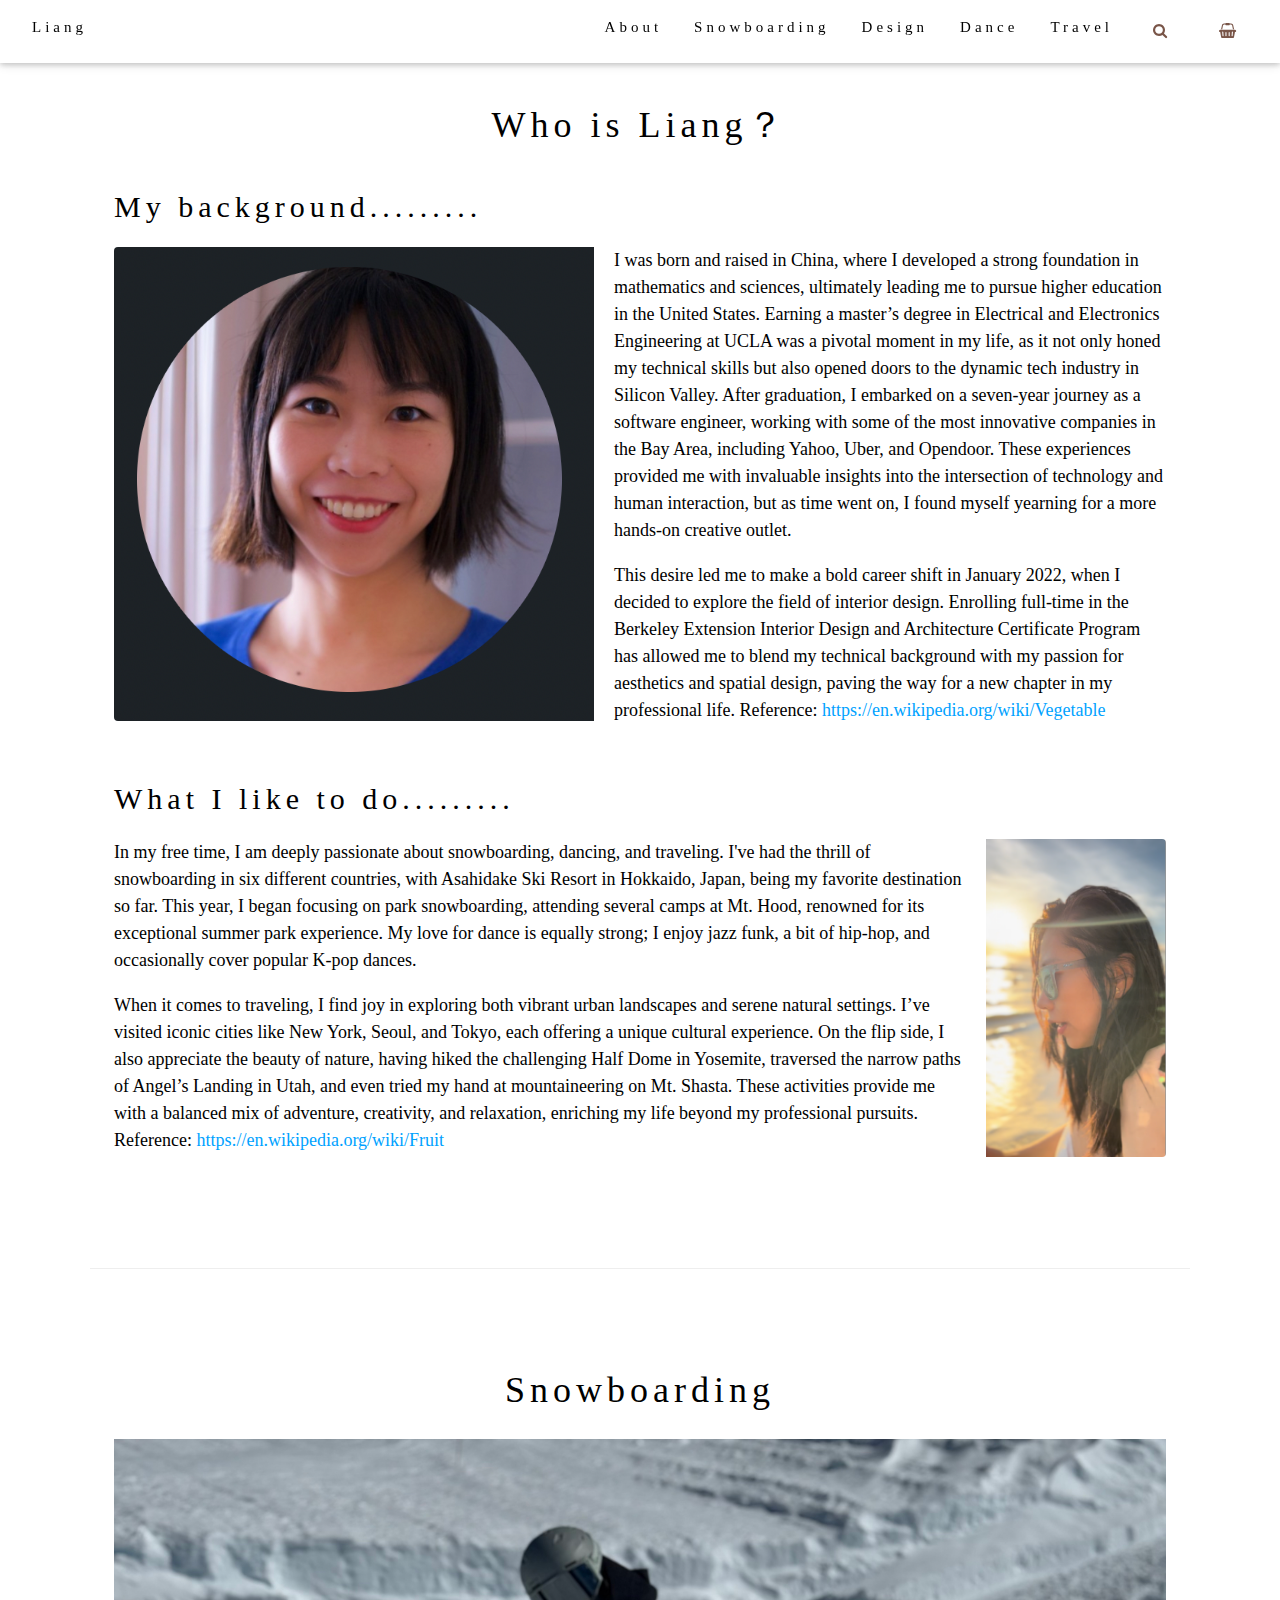
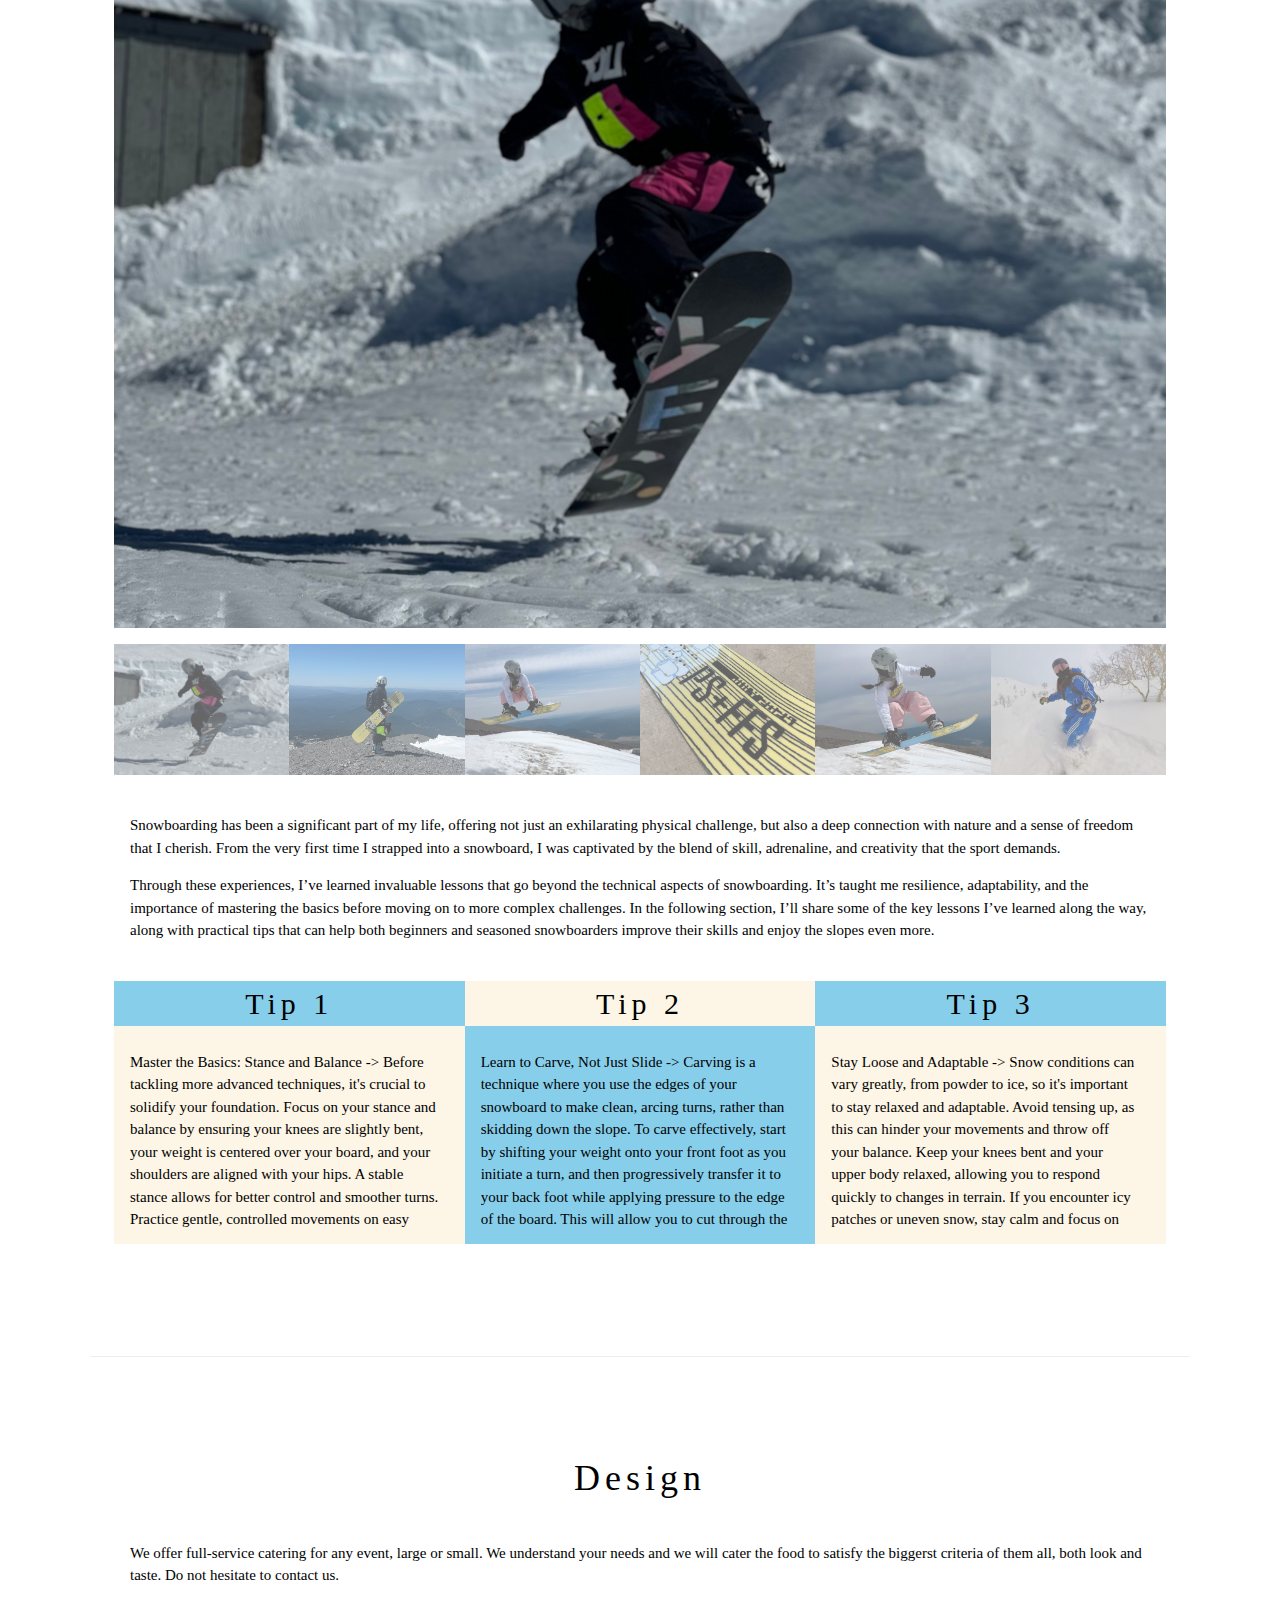
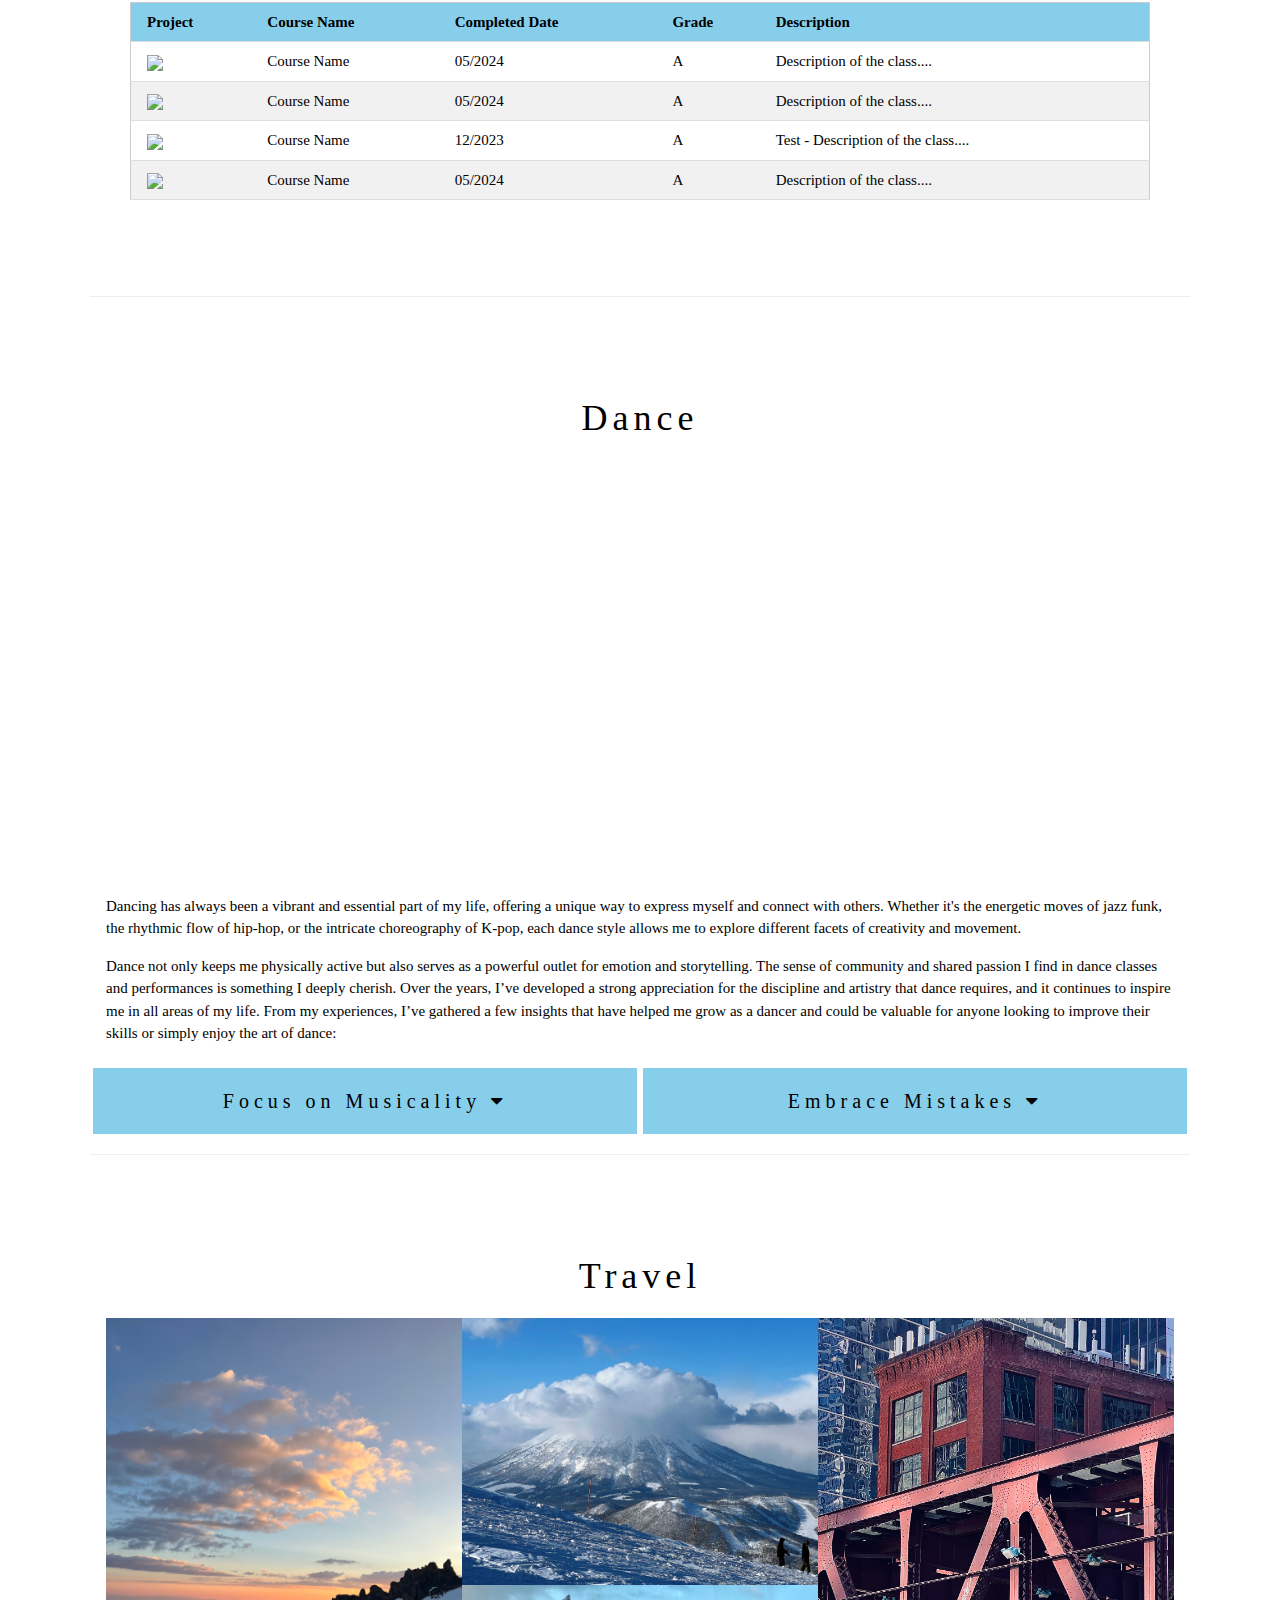
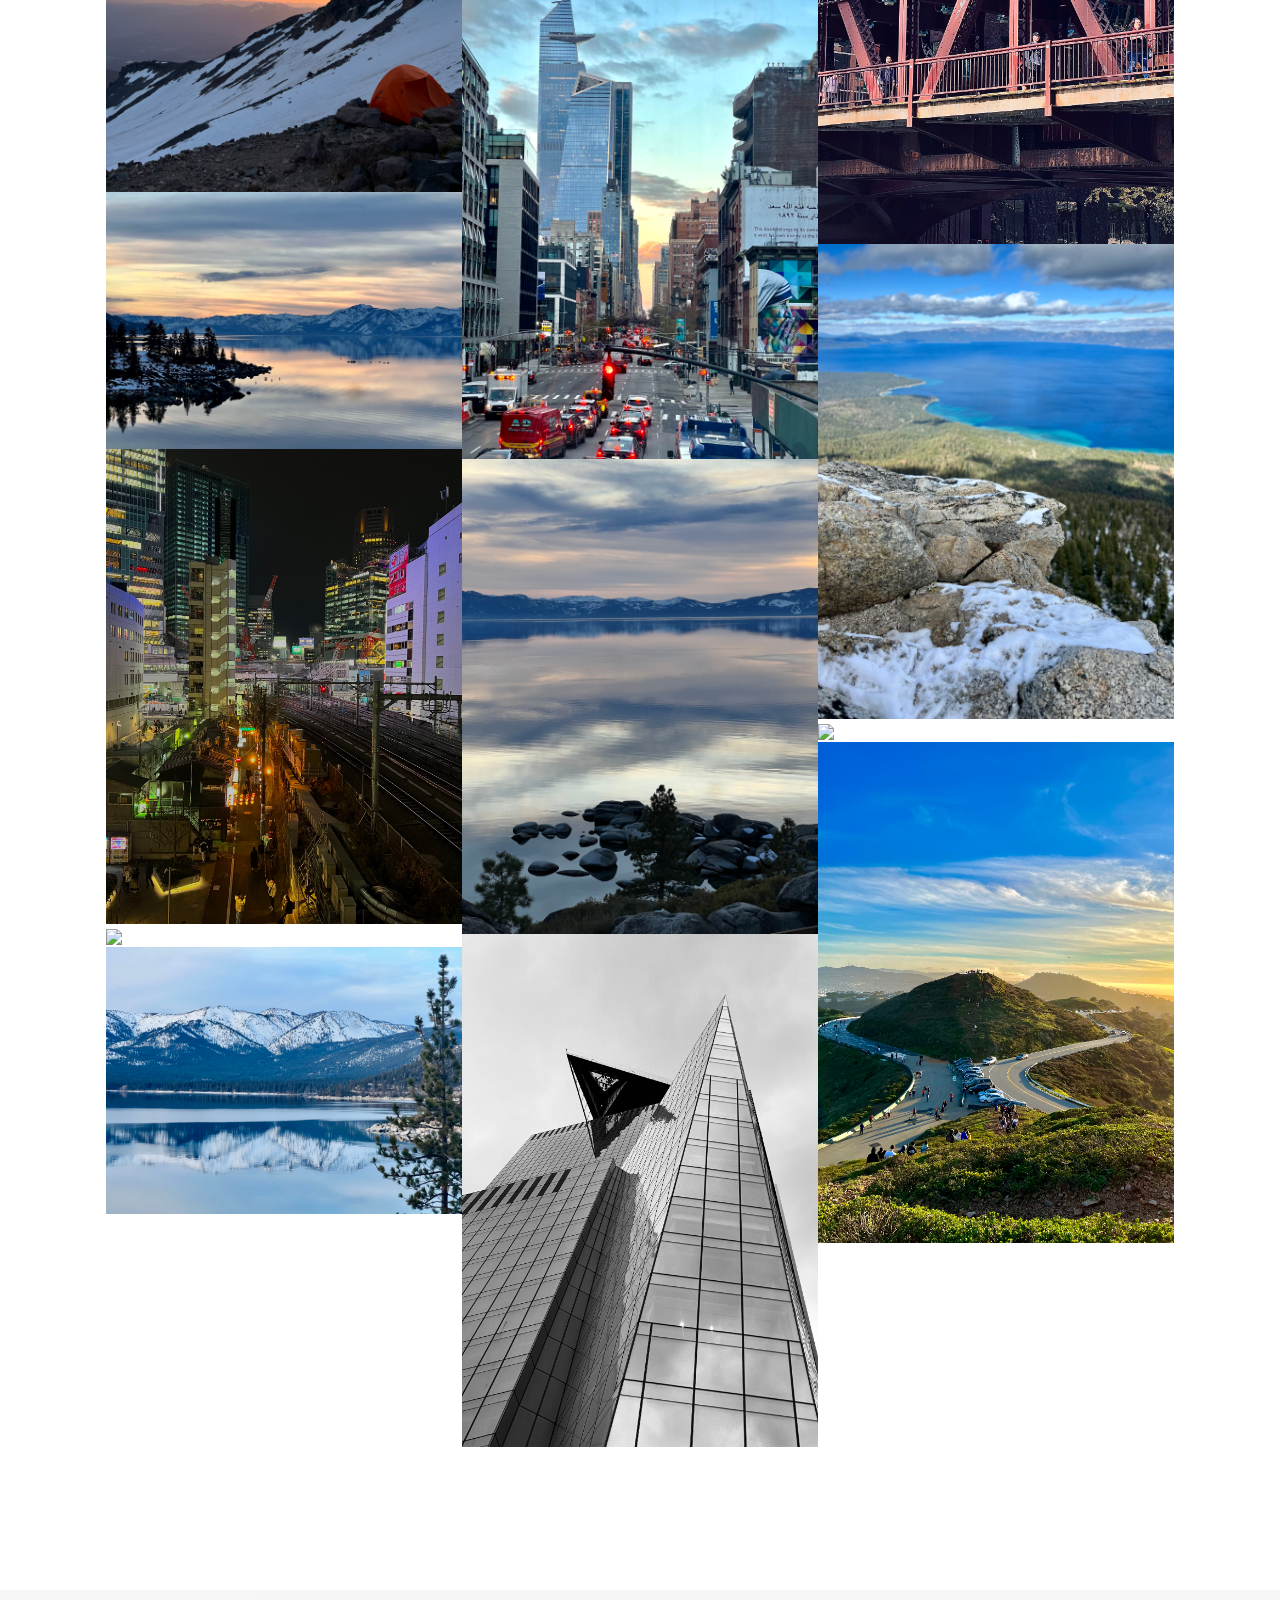
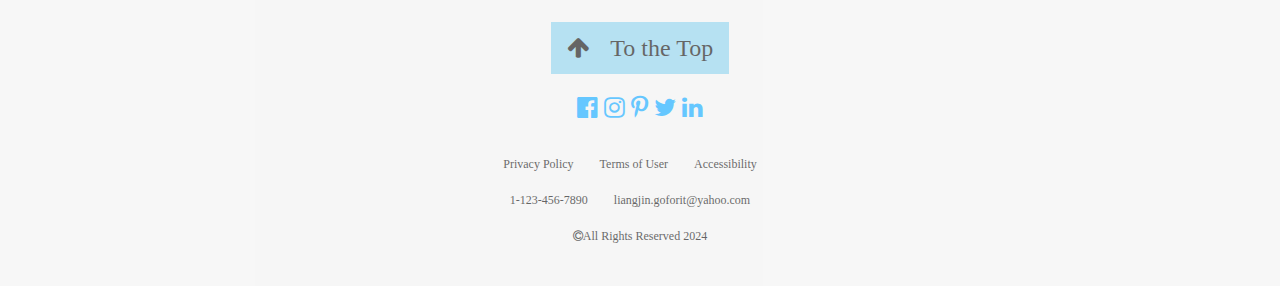
==== commit 09282953: "Add context for snowboarding and dance part, also cleanup the ins embed" ====
--- a/index.html
+++ b/index.html
@@ -65,7 +65,7 @@
       }
       /* for scrollable area */
       .my-scrolling {
-        height: 250px;
+        height: 200px;
         overflow: auto;
       }
 
@@ -351,6 +351,26 @@
             <!-- end carousel thumbnail -->
           </div>
 
+          <div class="w3-padding w3-center-align">
+            <p>
+              Snowboarding has been a significant part of my life, offering not
+              just an exhilarating physical challenge, but also a deep
+              connection with nature and a sense of freedom that I cherish. From
+              the very first time I strapped into a snowboard, I was captivated
+              by the blend of skill, adrenaline, and creativity that the sport
+              demands.
+            </p>
+            <p>
+              Through these experiences, I’ve learned invaluable lessons that go
+              beyond the technical aspects of snowboarding. It’s taught me
+              resilience, adaptability, and the importance of mastering the
+              basics before moving on to more complex challenges. In the
+              following section, I’ll share some of the key lessons I’ve learned
+              along the way, along with practical tips that can help both
+              beginners and seasoned snowboarders improve their skills and enjoy
+              the slopes even more.
+            </p>
+          </div>
           <!-- 3 columns of scrollable areas - using row and col for partitions -->
           <div class="w3-row">
             <div
@@ -368,16 +388,14 @@
               </div>
               <div class="my-scrolling" style="padding-right: 10px">
                 <p>
-                  Vegetables are parts of plants that are consumed by humans or
-                  other animals as food. The original meaning is still commonly
-                  used and is applied to plants collectively to refer to all
-                  edible plant matter, including the flowers, fruits, stems,
-                  leaves, roots, and seeds. An alternate definition of the term
-                  is applied somewhat arbitrarily, often by culinary and
-                  cultural tradition. It may exclude foods derived from some
-                  plants that are fruits, flowers, nuts, and cereal grains, but
-                  include savoury fruits such as tomatoes and courgettes,
-                  flowers such as broccoli, and seeds such as pulses.
+                  Master the Basics: Stance and Balance -> Before tackling more
+                  advanced techniques, it's crucial to solidify your foundation.
+                  Focus on your stance and balance by ensuring your knees are
+                  slightly bent, your weight is centered over your board, and
+                  your shoulders are aligned with your hips. A stable stance
+                  allows for better control and smoother turns. Practice gentle,
+                  controlled movements on easy slopes to build confidence and
+                  muscle memory.
                 </p>
               </div>
             </div>
@@ -396,16 +414,15 @@
               </div>
               <div class="my-scrolling" style="padding-right: 10px">
                 <p>
-                  Vegetables are parts of plants that are consumed by humans or
-                  other animals as food. The original meaning is still commonly
-                  used and is applied to plants collectively to refer to all
-                  edible plant matter, including the flowers, fruits, stems,
-                  leaves, roots, and seeds. An alternate definition of the term
-                  is applied somewhat arbitrarily, often by culinary and
-                  cultural tradition. It may exclude foods derived from some
-                  plants that are fruits, flowers, nuts, and cereal grains, but
-                  include savoury fruits such as tomatoes and courgettes,
-                  flowers such as broccoli, and seeds such as pulses.
+                  Learn to Carve, Not Just Slide -> Carving is a technique where
+                  you use the edges of your snowboard to make clean, arcing
+                  turns, rather than skidding down the slope. To carve
+                  effectively, start by shifting your weight onto your front
+                  foot as you initiate a turn, and then progressively transfer
+                  it to your back foot while applying pressure to the edge of
+                  the board. This will allow you to cut through the snow
+                  smoothly and maintain better speed control. Practice on
+                  intermediate slopes to develop precision and flow.
                 </p>
               </div>
             </div>
@@ -424,16 +441,14 @@
               </div>
               <div class="my-scrolling" style="padding-right: 10px">
                 <p>
-                  Vegetables are parts of plants that are consumed by humans or
-                  other animals as food. The original meaning is still commonly
-                  used and is applied to plants collectively to refer to all
-                  edible plant matter, including the flowers, fruits, stems,
-                  leaves, roots, and seeds. An alternate definition of the term
-                  is applied somewhat arbitrarily, often by culinary and
-                  cultural tradition. It may exclude foods derived from some
-                  plants that are fruits, flowers, nuts, and cereal grains, but
-                  include savoury fruits such as tomatoes and courgettes,
-                  flowers such as broccoli, and seeds such as pulses.
+                  Stay Loose and Adaptable -> Snow conditions can vary greatly,
+                  from powder to ice, so it's important to stay relaxed and
+                  adaptable. Avoid tensing up, as this can hinder your movements
+                  and throw off your balance. Keep your knees bent and your
+                  upper body relaxed, allowing you to respond quickly to changes
+                  in terrain. If you encounter icy patches or uneven snow, stay
+                  calm and focus on maintaining an even weight distribution to
+                  glide over these obstacles with minimal disruption.
                 </p>
               </div>
             </div>
@@ -571,269 +586,7 @@
                 width: -webkit-calc(100% - 2px);
                 width: calc(100% - 2px);
               "
-            >
-              <div style="padding: 16px">
-                <a
-                  href="https://www.instagram.com/reel/C930uRRxk3Q/?utm_source=ig_embed&amp;utm_campaign=loading"
-                  style="
-                    background: #ffffff;
-                    line-height: 0;
-                    padding: 0 0;
-                    text-align: center;
-                    text-decoration: none;
-                    width: 100%;
-                  "
-                  target="_blank"
-                >
-                  <div
-                    style="
-                      display: flex;
-                      flex-direction: row;
-                      align-items: center;
-                    "
-                  >
-                    <div
-                      style="
-                        background-color: #f4f4f4;
-                        border-radius: 50%;
-                        flex-grow: 0;
-                        height: 40px;
-                        margin-right: 14px;
-                        width: 40px;
-                      "
-                    ></div>
-                    <div
-                      style="
-                        display: flex;
-                        flex-direction: column;
-                        flex-grow: 1;
-                        justify-content: center;
-                      "
-                    >
-                      <div
-                        style="
-                          background-color: #f4f4f4;
-                          border-radius: 4px;
-                          flex-grow: 0;
-                          height: 14px;
-                          margin-bottom: 6px;
-                          width: 100px;
-                        "
-                      ></div>
-                      <div
-                        style="
-                          background-color: #f4f4f4;
-                          border-radius: 4px;
-                          flex-grow: 0;
-                          height: 14px;
-                          width: 60px;
-                        "
-                      ></div>
-                    </div>
-                  </div>
-                  <div style="padding: 19% 0"></div>
-                  <div
-                    style="
-                      display: block;
-                      height: 50px;
-                      margin: 0 auto 12px;
-                      width: 50px;
-                    "
-                  >
-                    <svg
-                      width="50px"
-                      height="50px"
-                      viewBox="0 0 60 60"
-                      version="1.1"
-                      xmlns="https://www.w3.org/2000/svg"
-                      xmlns:xlink="https://www.w3.org/1999/xlink"
-                    >
-                      <g
-                        stroke="none"
-                        stroke-width="1"
-                        fill="none"
-                        fill-rule="evenodd"
-                      >
-                        <g
-                          transform="translate(-511.000000, -20.000000)"
-                          fill="#000000"
-                        >
-                          <g>
-                            <path
-                              d="M556.869,30.41 C554.814,30.41 553.148,32.076 553.148,34.131 C553.148,36.186 554.814,37.852 556.869,37.852 C558.924,37.852 560.59,36.186 560.59,34.131 C560.59,32.076 558.924,30.41 556.869,30.41 M541,60.657 C535.114,60.657 530.342,55.887 530.342,50 C530.342,44.114 535.114,39.342 541,39.342 C546.887,39.342 551.658,44.114 551.658,50 C551.658,55.887 546.887,60.657 541,60.657 M541,33.886 C532.1,33.886 524.886,41.1 524.886,50 C524.886,58.899 532.1,66.113 541,66.113 C549.9,66.113 557.115,58.899 557.115,50 C557.115,41.1 549.9,33.886 541,33.886 M565.378,62.101 C565.244,65.022 564.756,66.606 564.346,67.663 C563.803,69.06 563.154,70.057 562.106,71.106 C561.058,72.155 560.06,72.803 558.662,73.347 C557.607,73.757 556.021,74.244 553.102,74.378 C549.944,74.521 548.997,74.552 541,74.552 C533.003,74.552 532.056,74.521 528.898,74.378 C525.979,74.244 524.393,73.757 523.338,73.347 C521.94,72.803 520.942,72.155 519.894,71.106 C518.846,70.057 518.197,69.06 517.654,67.663 C517.244,66.606 516.755,65.022 516.623,62.101 C516.479,58.943 516.448,57.996 516.448,50 C516.448,42.003 516.479,41.056 516.623,37.899 C516.755,34.978 517.244,33.391 517.654,32.338 C518.197,30.938 518.846,29.942 519.894,28.894 C520.942,27.846 521.94,27.196 523.338,26.654 C524.393,26.244 525.979,25.756 528.898,25.623 C532.057,25.479 533.004,25.448 541,25.448 C548.997,25.448 549.943,25.479 553.102,25.623 C556.021,25.756 557.607,26.244 558.662,26.654 C560.06,27.196 561.058,27.846 562.106,28.894 C563.154,29.942 563.803,30.938 564.346,32.338 C564.756,33.391 565.244,34.978 565.378,37.899 C565.522,41.056 565.552,42.003 565.552,50 C565.552,57.996 565.522,58.943 565.378,62.101 M570.82,37.631 C570.674,34.438 570.167,32.258 569.425,30.349 C568.659,28.377 567.633,26.702 565.965,25.035 C564.297,23.368 562.623,22.342 560.652,21.575 C558.743,20.834 556.562,20.326 553.369,20.18 C550.169,20.033 549.148,20 541,20 C532.853,20 531.831,20.033 528.631,20.18 C525.438,20.326 523.257,20.834 521.349,21.575 C519.376,22.342 517.703,23.368 516.035,25.035 C514.368,26.702 513.342,28.377 512.574,30.349 C511.834,32.258 511.326,34.438 511.181,37.631 C511.035,40.831 511,41.851 511,50 C511,58.147 511.035,59.17 511.181,62.369 C511.326,65.562 511.834,67.743 512.574,69.651 C513.342,71.625 514.368,73.296 516.035,74.965 C517.703,76.634 519.376,77.658 521.349,78.425 C523.257,79.167 525.438,79.673 528.631,79.82 C531.831,79.965 532.853,80.001 541,80.001 C549.148,80.001 550.169,79.965 553.369,79.82 C556.562,79.673 558.743,79.167 560.652,78.425 C562.623,77.658 564.297,76.634 565.965,74.965 C567.633,73.296 568.659,71.625 569.425,69.651 C570.167,67.743 570.674,65.562 570.82,62.369 C570.966,59.17 571,58.147 571,50 C571,41.851 570.966,40.831 570.82,37.631"
-                            ></path>
-                          </g>
-                        </g>
-                      </g>
-                    </svg>
-                  </div>
-                  <div style="padding-top: 8px">
-                    <div
-                      style="
-                        color: #3897f0;
-                        font-family: Arial, sans-serif;
-                        font-size: 14px;
-                        font-style: normal;
-                        font-weight: 550;
-                        line-height: 18px;
-                      "
-                    >
-                      View this post on Instagram
-                    </div>
-                  </div>
-                  <div style="padding: 12.5% 0"></div>
-                  <div
-                    style="
-                      display: flex;
-                      flex-direction: row;
-                      margin-bottom: 14px;
-                      align-items: center;
-                    "
-                  >
-                    <div>
-                      <div
-                        style="
-                          background-color: #f4f4f4;
-                          border-radius: 50%;
-                          height: 12.5px;
-                          width: 12.5px;
-                          transform: translateX(0px) translateY(7px);
-                        "
-                      ></div>
-                      <div
-                        style="
-                          background-color: #f4f4f4;
-                          height: 12.5px;
-                          transform: rotate(-45deg) translateX(3px)
-                            translateY(1px);
-                          width: 12.5px;
-                          flex-grow: 0;
-                          margin-right: 14px;
-                          margin-left: 2px;
-                        "
-                      ></div>
-                      <div
-                        style="
-                          background-color: #f4f4f4;
-                          border-radius: 50%;
-                          height: 12.5px;
-                          width: 12.5px;
-                          transform: translateX(9px) translateY(-18px);
-                        "
-                      ></div>
-                    </div>
-                    <div style="margin-left: 8px">
-                      <div
-                        style="
-                          background-color: #f4f4f4;
-                          border-radius: 50%;
-                          flex-grow: 0;
-                          height: 20px;
-                          width: 20px;
-                        "
-                      ></div>
-                      <div
-                        style="
-                          width: 0;
-                          height: 0;
-                          border-top: 2px solid transparent;
-                          border-left: 6px solid #f4f4f4;
-                          border-bottom: 2px solid transparent;
-                          transform: translateX(16px) translateY(-4px)
-                            rotate(30deg);
-                        "
-                      ></div>
-                    </div>
-                    <div style="margin-left: auto">
-                      <div
-                        style="
-                          width: 0px;
-                          border-top: 8px solid #f4f4f4;
-                          border-right: 8px solid transparent;
-                          transform: translateY(16px);
-                        "
-                      ></div>
-                      <div
-                        style="
-                          background-color: #f4f4f4;
-                          flex-grow: 0;
-                          height: 12px;
-                          width: 16px;
-                          transform: translateY(-4px);
-                        "
-                      ></div>
-                      <div
-                        style="
-                          width: 0;
-                          height: 0;
-                          border-top: 8px solid #f4f4f4;
-                          border-left: 8px solid transparent;
-                          transform: translateY(-4px) translateX(8px);
-                        "
-                      ></div>
-                    </div>
-                  </div>
-                  <div
-                    style="
-                      display: flex;
-                      flex-direction: column;
-                      flex-grow: 1;
-                      justify-content: center;
-                      margin-bottom: 24px;
-                    "
-                  >
-                    <div
-                      style="
-                        background-color: #f4f4f4;
-                        border-radius: 4px;
-                        flex-grow: 0;
-                        height: 14px;
-                        margin-bottom: 6px;
-                        width: 224px;
-                      "
-                    ></div>
-                    <div
-                      style="
-                        background-color: #f4f4f4;
-                        border-radius: 4px;
-                        flex-grow: 0;
-                        height: 14px;
-                        width: 144px;
-                      "
-                    ></div></div
-                ></a>
-                <p
-                  style="
-                    color: #c9c8cd;
-                    font-family: Arial, sans-serif;
-                    font-size: 14px;
-                    line-height: 17px;
-                    margin-bottom: 0;
-                    margin-top: 8px;
-                    overflow: hidden;
-                    padding: 8px 0 7px;
-                    text-align: center;
-                    text-overflow: ellipsis;
-                    white-space: nowrap;
-                  "
-                >
-                  <a
-                    href="https://www.instagram.com/reel/C930uRRxk3Q/?utm_source=ig_embed&amp;utm_campaign=loading"
-                    style="
-                      color: #c9c8cd;
-                      font-family: Arial, sans-serif;
-                      font-size: 14px;
-                      font-style: normal;
-                      font-weight: normal;
-                      line-height: 17px;
-                      text-decoration: none;
-                    "
-                    target="_blank"
-                    >A post shared by @shari_vol.2</a
-                  >
-                </p>
-              </div>
-            </blockquote>
+            ></blockquote>
             <script async src="//www.instagram.com/embed.js"></script>
           </div>
           <div class="w3-col m4 w3-center">
@@ -855,269 +608,7 @@
                 width: -webkit-calc(100% - 2px);
                 width: calc(100% - 2px);
               "
-            >
-              <div style="padding: 16px">
-                <a
-                  href="https://www.instagram.com/reel/C98qhP9vDbY/?utm_source=ig_embed&amp;utm_campaign=loading"
-                  style="
-                    background: #ffffff;
-                    line-height: 0;
-                    padding: 0 0;
-                    text-align: center;
-                    text-decoration: none;
-                    width: 100%;
-                  "
-                  target="_blank"
-                >
-                  <div
-                    style="
-                      display: flex;
-                      flex-direction: row;
-                      align-items: center;
-                    "
-                  >
-                    <div
-                      style="
-                        background-color: #f4f4f4;
-                        border-radius: 50%;
-                        flex-grow: 0;
-                        height: 40px;
-                        margin-right: 14px;
-                        width: 40px;
-                      "
-                    ></div>
-                    <div
-                      style="
-                        display: flex;
-                        flex-direction: column;
-                        flex-grow: 1;
-                        justify-content: center;
-                      "
-                    >
-                      <div
-                        style="
-                          background-color: #f4f4f4;
-                          border-radius: 4px;
-                          flex-grow: 0;
-                          height: 14px;
-                          margin-bottom: 6px;
-                          width: 100px;
-                        "
-                      ></div>
-                      <div
-                        style="
-                          background-color: #f4f4f4;
-                          border-radius: 4px;
-                          flex-grow: 0;
-                          height: 14px;
-                          width: 60px;
-                        "
-                      ></div>
-                    </div>
-                  </div>
-                  <div style="padding: 19% 0"></div>
-                  <div
-                    style="
-                      display: block;
-                      height: 50px;
-                      margin: 0 auto 12px;
-                      width: 50px;
-                    "
-                  >
-                    <svg
-                      width="50px"
-                      height="50px"
-                      viewBox="0 0 60 60"
-                      version="1.1"
-                      xmlns="https://www.w3.org/2000/svg"
-                      xmlns:xlink="https://www.w3.org/1999/xlink"
-                    >
-                      <g
-                        stroke="none"
-                        stroke-width="1"
-                        fill="none"
-                        fill-rule="evenodd"
-                      >
-                        <g
-                          transform="translate(-511.000000, -20.000000)"
-                          fill="#000000"
-                        >
-                          <g>
-                            <path
-                              d="M556.869,30.41 C554.814,30.41 553.148,32.076 553.148,34.131 C553.148,36.186 554.814,37.852 556.869,37.852 C558.924,37.852 560.59,36.186 560.59,34.131 C560.59,32.076 558.924,30.41 556.869,30.41 M541,60.657 C535.114,60.657 530.342,55.887 530.342,50 C530.342,44.114 535.114,39.342 541,39.342 C546.887,39.342 551.658,44.114 551.658,50 C551.658,55.887 546.887,60.657 541,60.657 M541,33.886 C532.1,33.886 524.886,41.1 524.886,50 C524.886,58.899 532.1,66.113 541,66.113 C549.9,66.113 557.115,58.899 557.115,50 C557.115,41.1 549.9,33.886 541,33.886 M565.378,62.101 C565.244,65.022 564.756,66.606 564.346,67.663 C563.803,69.06 563.154,70.057 562.106,71.106 C561.058,72.155 560.06,72.803 558.662,73.347 C557.607,73.757 556.021,74.244 553.102,74.378 C549.944,74.521 548.997,74.552 541,74.552 C533.003,74.552 532.056,74.521 528.898,74.378 C525.979,74.244 524.393,73.757 523.338,73.347 C521.94,72.803 520.942,72.155 519.894,71.106 C518.846,70.057 518.197,69.06 517.654,67.663 C517.244,66.606 516.755,65.022 516.623,62.101 C516.479,58.943 516.448,57.996 516.448,50 C516.448,42.003 516.479,41.056 516.623,37.899 C516.755,34.978 517.244,33.391 517.654,32.338 C518.197,30.938 518.846,29.942 519.894,28.894 C520.942,27.846 521.94,27.196 523.338,26.654 C524.393,26.244 525.979,25.756 528.898,25.623 C532.057,25.479 533.004,25.448 541,25.448 C548.997,25.448 549.943,25.479 553.102,25.623 C556.021,25.756 557.607,26.244 558.662,26.654 C560.06,27.196 561.058,27.846 562.106,28.894 C563.154,29.942 563.803,30.938 564.346,32.338 C564.756,33.391 565.244,34.978 565.378,37.899 C565.522,41.056 565.552,42.003 565.552,50 C565.552,57.996 565.522,58.943 565.378,62.101 M570.82,37.631 C570.674,34.438 570.167,32.258 569.425,30.349 C568.659,28.377 567.633,26.702 565.965,25.035 C564.297,23.368 562.623,22.342 560.652,21.575 C558.743,20.834 556.562,20.326 553.369,20.18 C550.169,20.033 549.148,20 541,20 C532.853,20 531.831,20.033 528.631,20.18 C525.438,20.326 523.257,20.834 521.349,21.575 C519.376,22.342 517.703,23.368 516.035,25.035 C514.368,26.702 513.342,28.377 512.574,30.349 C511.834,32.258 511.326,34.438 511.181,37.631 C511.035,40.831 511,41.851 511,50 C511,58.147 511.035,59.17 511.181,62.369 C511.326,65.562 511.834,67.743 512.574,69.651 C513.342,71.625 514.368,73.296 516.035,74.965 C517.703,76.634 519.376,77.658 521.349,78.425 C523.257,79.167 525.438,79.673 528.631,79.82 C531.831,79.965 532.853,80.001 541,80.001 C549.148,80.001 550.169,79.965 553.369,79.82 C556.562,79.673 558.743,79.167 560.652,78.425 C562.623,77.658 564.297,76.634 565.965,74.965 C567.633,73.296 568.659,71.625 569.425,69.651 C570.167,67.743 570.674,65.562 570.82,62.369 C570.966,59.17 571,58.147 571,50 C571,41.851 570.966,40.831 570.82,37.631"
-                            ></path>
-                          </g>
-                        </g>
-                      </g>
-                    </svg>
-                  </div>
-                  <div style="padding-top: 8px">
-                    <div
-                      style="
-                        color: #3897f0;
-                        font-family: Arial, sans-serif;
-                        font-size: 14px;
-                        font-style: normal;
-                        font-weight: 550;
-                        line-height: 18px;
-                      "
-                    >
-                      View this post on Instagram
-                    </div>
-                  </div>
-                  <div style="padding: 12.5% 0"></div>
-                  <div
-                    style="
-                      display: flex;
-                      flex-direction: row;
-                      margin-bottom: 14px;
-                      align-items: center;
-                    "
-                  >
-                    <div>
-                      <div
-                        style="
-                          background-color: #f4f4f4;
-                          border-radius: 50%;
-                          height: 12.5px;
-                          width: 12.5px;
-                          transform: translateX(0px) translateY(7px);
-                        "
-                      ></div>
-                      <div
-                        style="
-                          background-color: #f4f4f4;
-                          height: 12.5px;
-                          transform: rotate(-45deg) translateX(3px)
-                            translateY(1px);
-                          width: 12.5px;
-                          flex-grow: 0;
-                          margin-right: 14px;
-                          margin-left: 2px;
-                        "
-                      ></div>
-                      <div
-                        style="
-                          background-color: #f4f4f4;
-                          border-radius: 50%;
-                          height: 12.5px;
-                          width: 12.5px;
-                          transform: translateX(9px) translateY(-18px);
-                        "
-                      ></div>
-                    </div>
-                    <div style="margin-left: 8px">
-                      <div
-                        style="
-                          background-color: #f4f4f4;
-                          border-radius: 50%;
-                          flex-grow: 0;
-                          height: 20px;
-                          width: 20px;
-                        "
-                      ></div>
-                      <div
-                        style="
-                          width: 0;
-                          height: 0;
-                          border-top: 2px solid transparent;
-                          border-left: 6px solid #f4f4f4;
-                          border-bottom: 2px solid transparent;
-                          transform: translateX(16px) translateY(-4px)
-                            rotate(30deg);
-                        "
-                      ></div>
-                    </div>
-                    <div style="margin-left: auto">
-                      <div
-                        style="
-                          width: 0px;
-                          border-top: 8px solid #f4f4f4;
-                          border-right: 8px solid transparent;
-                          transform: translateY(16px);
-                        "
-                      ></div>
-                      <div
-                        style="
-                          background-color: #f4f4f4;
-                          flex-grow: 0;
-                          height: 12px;
-                          width: 16px;
-                          transform: translateY(-4px);
-                        "
-                      ></div>
-                      <div
-                        style="
-                          width: 0;
-                          height: 0;
-                          border-top: 8px solid #f4f4f4;
-                          border-left: 8px solid transparent;
-                          transform: translateY(-4px) translateX(8px);
-                        "
-                      ></div>
-                    </div>
-                  </div>
-                  <div
-                    style="
-                      display: flex;
-                      flex-direction: column;
-                      flex-grow: 1;
-                      justify-content: center;
-                      margin-bottom: 24px;
-                    "
-                  >
-                    <div
-                      style="
-                        background-color: #f4f4f4;
-                        border-radius: 4px;
-                        flex-grow: 0;
-                        height: 14px;
-                        margin-bottom: 6px;
-                        width: 224px;
-                      "
-                    ></div>
-                    <div
-                      style="
-                        background-color: #f4f4f4;
-                        border-radius: 4px;
-                        flex-grow: 0;
-                        height: 14px;
-                        width: 144px;
-                      "
-                    ></div></div
-                ></a>
-                <p
-                  style="
-                    color: #c9c8cd;
-                    font-family: Arial, sans-serif;
-                    font-size: 14px;
-                    line-height: 17px;
-                    margin-bottom: 0;
-                    margin-top: 8px;
-                    overflow: hidden;
-                    padding: 8px 0 7px;
-                    text-align: center;
-                    text-overflow: ellipsis;
-                    white-space: nowrap;
-                  "
-                >
-                  <a
-                    href="https://www.instagram.com/reel/C98qhP9vDbY/?utm_source=ig_embed&amp;utm_campaign=loading"
-                    style="
-                      color: #c9c8cd;
-                      font-family: Arial, sans-serif;
-                      font-size: 14px;
-                      font-style: normal;
-                      font-weight: normal;
-                      line-height: 17px;
-                      text-decoration: none;
-                    "
-                    target="_blank"
-                    >A post shared by @shari_vol.2</a
-                  >
-                </p>
-              </div>
-            </blockquote>
+            ></blockquote>
             <script async src="//www.instagram.com/embed.js"></script>
           </div>
           <div class="w3-col m4 w3-center">
@@ -1139,284 +630,44 @@
                 width: -webkit-calc(100% - 2px);
                 width: calc(100% - 2px);
               "
-            >
-              <div style="padding: 16px">
-                <a
-                  href="https://www.instagram.com/reel/CxrsmzLOdF5/?utm_source=ig_embed&amp;utm_campaign=loading"
-                  style="
-                    background: #ffffff;
-                    line-height: 0;
-                    padding: 0 0;
-                    text-align: center;
-                    text-decoration: none;
-                    width: 100%;
-                  "
-                  target="_blank"
-                >
-                  <div
-                    style="
-                      display: flex;
-                      flex-direction: row;
-                      align-items: center;
-                    "
-                  >
-                    <div
-                      style="
-                        background-color: #f4f4f4;
-                        border-radius: 50%;
-                        flex-grow: 0;
-                        height: 40px;
-                        margin-right: 14px;
-                        width: 40px;
-                      "
-                    ></div>
-                    <div
-                      style="
-                        display: flex;
-                        flex-direction: column;
-                        flex-grow: 1;
-                        justify-content: center;
-                      "
-                    >
-                      <div
-                        style="
-                          background-color: #f4f4f4;
-                          border-radius: 4px;
-                          flex-grow: 0;
-                          height: 14px;
-                          margin-bottom: 6px;
-                          width: 100px;
-                        "
-                      ></div>
-                      <div
-                        style="
-                          background-color: #f4f4f4;
-                          border-radius: 4px;
-                          flex-grow: 0;
-                          height: 14px;
-                          width: 60px;
-                        "
-                      ></div>
-                    </div>
-                  </div>
-                  <div style="padding: 19% 0"></div>
-                  <div
-                    style="
-                      display: block;
-                      height: 50px;
-                      margin: 0 auto 12px;
-                      width: 50px;
-                    "
-                  >
-                    <svg
-                      width="50px"
-                      height="50px"
-                      viewBox="0 0 60 60"
-                      version="1.1"
-                      xmlns="https://www.w3.org/2000/svg"
-                      xmlns:xlink="https://www.w3.org/1999/xlink"
-                    >
-                      <g
-                        stroke="none"
-                        stroke-width="1"
-                        fill="none"
-                        fill-rule="evenodd"
-                      >
-                        <g
-                          transform="translate(-511.000000, -20.000000)"
-                          fill="#000000"
-                        >
-                          <g>
-                            <path
-                              d="M556.869,30.41 C554.814,30.41 553.148,32.076 553.148,34.131 C553.148,36.186 554.814,37.852 556.869,37.852 C558.924,37.852 560.59,36.186 560.59,34.131 C560.59,32.076 558.924,30.41 556.869,30.41 M541,60.657 C535.114,60.657 530.342,55.887 530.342,50 C530.342,44.114 535.114,39.342 541,39.342 C546.887,39.342 551.658,44.114 551.658,50 C551.658,55.887 546.887,60.657 541,60.657 M541,33.886 C532.1,33.886 524.886,41.1 524.886,50 C524.886,58.899 532.1,66.113 541,66.113 C549.9,66.113 557.115,58.899 557.115,50 C557.115,41.1 549.9,33.886 541,33.886 M565.378,62.101 C565.244,65.022 564.756,66.606 564.346,67.663 C563.803,69.06 563.154,70.057 562.106,71.106 C561.058,72.155 560.06,72.803 558.662,73.347 C557.607,73.757 556.021,74.244 553.102,74.378 C549.944,74.521 548.997,74.552 541,74.552 C533.003,74.552 532.056,74.521 528.898,74.378 C525.979,74.244 524.393,73.757 523.338,73.347 C521.94,72.803 520.942,72.155 519.894,71.106 C518.846,70.057 518.197,69.06 517.654,67.663 C517.244,66.606 516.755,65.022 516.623,62.101 C516.479,58.943 516.448,57.996 516.448,50 C516.448,42.003 516.479,41.056 516.623,37.899 C516.755,34.978 517.244,33.391 517.654,32.338 C518.197,30.938 518.846,29.942 519.894,28.894 C520.942,27.846 521.94,27.196 523.338,26.654 C524.393,26.244 525.979,25.756 528.898,25.623 C532.057,25.479 533.004,25.448 541,25.448 C548.997,25.448 549.943,25.479 553.102,25.623 C556.021,25.756 557.607,26.244 558.662,26.654 C560.06,27.196 561.058,27.846 562.106,28.894 C563.154,29.942 563.803,30.938 564.346,32.338 C564.756,33.391 565.244,34.978 565.378,37.899 C565.522,41.056 565.552,42.003 565.552,50 C565.552,57.996 565.522,58.943 565.378,62.101 M570.82,37.631 C570.674,34.438 570.167,32.258 569.425,30.349 C568.659,28.377 567.633,26.702 565.965,25.035 C564.297,23.368 562.623,22.342 560.652,21.575 C558.743,20.834 556.562,20.326 553.369,20.18 C550.169,20.033 549.148,20 541,20 C532.853,20 531.831,20.033 528.631,20.18 C525.438,20.326 523.257,20.834 521.349,21.575 C519.376,22.342 517.703,23.368 516.035,25.035 C514.368,26.702 513.342,28.377 512.574,30.349 C511.834,32.258 511.326,34.438 511.181,37.631 C511.035,40.831 511,41.851 511,50 C511,58.147 511.035,59.17 511.181,62.369 C511.326,65.562 511.834,67.743 512.574,69.651 C513.342,71.625 514.368,73.296 516.035,74.965 C517.703,76.634 519.376,77.658 521.349,78.425 C523.257,79.167 525.438,79.673 528.631,79.82 C531.831,79.965 532.853,80.001 541,80.001 C549.148,80.001 550.169,79.965 553.369,79.82 C556.562,79.673 558.743,79.167 560.652,78.425 C562.623,77.658 564.297,76.634 565.965,74.965 C567.633,73.296 568.659,71.625 569.425,69.651 C570.167,67.743 570.674,65.562 570.82,62.369 C570.966,59.17 571,58.147 571,50 C571,41.851 570.966,40.831 570.82,37.631"
-                            ></path>
-                          </g>
-                        </g>
-                      </g>
-                    </svg>
-                  </div>
-                  <div style="padding-top: 8px">
-                    <div
-                      style="
-                        color: #3897f0;
-                        font-family: Arial, sans-serif;
-                        font-size: 14px;
-                        font-style: normal;
-                        font-weight: 550;
-                        line-height: 18px;
-                      "
-                    >
-                      View this post on Instagram
-                    </div>
-                  </div>
-                  <div style="padding: 12.5% 0"></div>
-                  <div
-                    style="
-                      display: flex;
-                      flex-direction: row;
-                      margin-bottom: 14px;
-                      align-items: center;
-                    "
-                  >
-                    <div>
-                      <div
-                        style="
-                          background-color: #f4f4f4;
-                          border-radius: 50%;
-                          height: 12.5px;
-                          width: 12.5px;
-                          transform: translateX(0px) translateY(7px);
-                        "
-                      ></div>
-                      <div
-                        style="
-                          background-color: #f4f4f4;
-                          height: 12.5px;
-                          transform: rotate(-45deg) translateX(3px)
-                            translateY(1px);
-                          width: 12.5px;
-                          flex-grow: 0;
-                          margin-right: 14px;
-                          margin-left: 2px;
-                        "
-                      ></div>
-                      <div
-                        style="
-                          background-color: #f4f4f4;
-                          border-radius: 50%;
-                          height: 12.5px;
-                          width: 12.5px;
-                          transform: translateX(9px) translateY(-18px);
-                        "
-                      ></div>
-                    </div>
-                    <div style="margin-left: 8px">
-                      <div
-                        style="
-                          background-color: #f4f4f4;
-                          border-radius: 50%;
-                          flex-grow: 0;
-                          height: 20px;
-                          width: 20px;
-                        "
-                      ></div>
-                      <div
-                        style="
-                          width: 0;
-                          height: 0;
-                          border-top: 2px solid transparent;
-                          border-left: 6px solid #f4f4f4;
-                          border-bottom: 2px solid transparent;
-                          transform: translateX(16px) translateY(-4px)
-                            rotate(30deg);
-                        "
-                      ></div>
-                    </div>
-                    <div style="margin-left: auto">
-                      <div
-                        style="
-                          width: 0px;
-                          border-top: 8px solid #f4f4f4;
-                          border-right: 8px solid transparent;
-                          transform: translateY(16px);
-                        "
-                      ></div>
-                      <div
-                        style="
-                          background-color: #f4f4f4;
-                          flex-grow: 0;
-                          height: 12px;
-                          width: 16px;
-                          transform: translateY(-4px);
-                        "
-                      ></div>
-                      <div
-                        style="
-                          width: 0;
-                          height: 0;
-                          border-top: 8px solid #f4f4f4;
-                          border-left: 8px solid transparent;
-                          transform: translateY(-4px) translateX(8px);
-                        "
-                      ></div>
-                    </div>
-                  </div>
-                  <div
-                    style="
-                      display: flex;
-                      flex-direction: column;
-                      flex-grow: 1;
-                      justify-content: center;
-                      margin-bottom: 24px;
-                    "
-                  >
-                    <div
-                      style="
-                        background-color: #f4f4f4;
-                        border-radius: 4px;
-                        flex-grow: 0;
-                        height: 14px;
-                        margin-bottom: 6px;
-                        width: 224px;
-                      "
-                    ></div>
-                    <div
-                      style="
-                        background-color: #f4f4f4;
-                        border-radius: 4px;
-                        flex-grow: 0;
-                        height: 14px;
-                        width: 144px;
-                      "
-                    ></div></div
-                ></a>
-                <p
-                  style="
-                    color: #c9c8cd;
-                    font-family: Arial, sans-serif;
-                    font-size: 14px;
-                    line-height: 17px;
-                    margin-bottom: 0;
-                    margin-top: 8px;
-                    overflow: hidden;
-                    padding: 8px 0 7px;
-                    text-align: center;
-                    text-overflow: ellipsis;
-                    white-space: nowrap;
-                  "
-                >
-                  <a
-                    href="https://www.instagram.com/reel/CxrsmzLOdF5/?utm_source=ig_embed&amp;utm_campaign=loading"
-                    style="
-                      color: #c9c8cd;
-                      font-family: Arial, sans-serif;
-                      font-size: 14px;
-                      font-style: normal;
-                      font-weight: normal;
-                      line-height: 17px;
-                      text-decoration: none;
-                    "
-                    target="_blank"
-                    >A post shared by Yiran (@y.kkkkk___)</a
-                  >
-                </p>
-              </div>
-            </blockquote>
+            ></blockquote>
             <script async src="//www.instagram.com/embed.js"></script>
           </div>
         </div>
       </div>
-      <hr />
-
+
+      <div class="w3-padding w3-center-align">
+        <p>
+          Dancing has always been a vibrant and essential part of my life,
+          offering a unique way to express myself and connect with others.
+          Whether it's the energetic moves of jazz funk, the rhythmic flow of
+          hip-hop, or the intricate choreography of K-pop, each dance style
+          allows me to explore different facets of creativity and movement.
+        </p>
+        <p>
+          Dance not only keeps me physically active but also serves as a
+          powerful outlet for emotion and storytelling. The sense of community
+          and shared passion I find in dance classes and performances is
+          something I deeply cherish. Over the years, I’ve developed a strong
+          appreciation for the discipline and artistry that dance requires, and
+          it continues to inspire me in all areas of my life. From my
+          experiences, I’ve gathered a few insights that have helped me grow as
+          a dancer and could be valuable for anyone looking to improve their
+          skills or simply enjoy the art of dance:
+        </p>
+      </div>
       <!-- accordion -->
       <div class="w3-row">
-        <div class="w3-col s6 w3-left" style="padding-right: 3px">
+        <div
+          class="w3-col m6 w3-left"
+          style="padding-right: 3px; padding-left: 3px"
+        >
           <button
             onclick="myAccordion('accordion1')"
             class="w3-button w3-block w3-light-blue w3-center-align"
             id="accordionBtn1"
           >
-            <h4>Dance Tip 1 <i class="fa fa-caret-down"></i></h4>
+            <h4>Focus on Musicality <i class="fa fa-caret-down"></i></h4>
           </button>
           <div
             id="accordion1"
@@ -1424,20 +675,26 @@
             style="height: 260px"
           >
             <p>
-              Vegetables are parts of plants that are consumed by humans or
-              other animals as food. The original meaning is still commonly used
-              and is applied to plants collectively to refer to all edible plant
-              matter.
+              Musicality is key to elevating your dance performance. It’s not
+              just about hitting the beats but also about feeling the music and
+              interpreting it through your movements. Practice listening to
+              different genres and rhythms, and experiment with how your body
+              responds to them. By understanding the nuances of the music, you
+              can add more expression and emotion to your dance, making your
+              performance more engaging and dynamic.
             </p>
           </div>
         </div>
-        <div class="w3-col s6 w3-left" style="padding-left: 3px">
+        <div
+          class="w3-col m6 w3-left"
+          style="padding-right: 3px; padding-left: 3px"
+        >
           <button
             onclick="myAccordion('accordion2')"
             class="w3-button w3-block w3-light-blue w3-center-align"
             id="accordionBtn1"
           >
-            <h4>Dance Tip 2 <i class="fa fa-caret-down"></i></h4>
+            <h4>Embrace Mistakes <i class="fa fa-caret-down"></i></h4>
           </button>
           <div
             id="accordion2"
@@ -1445,16 +702,20 @@
             style="height: 260px"
           >
             <p>
-              Simple fleshy fruits from apples to berries to watermelon; simple
-              dry fruits including beans and rice, coconuts and carrots;
-              aggregate fruits including strawberries, raspberries,
-              blackberries, pawpaw.
+              Dance is as much about exploration as it is about technique. Don’t
+              be afraid to make mistakes or try something new, whether it’s a
+              challenging move or a different style. Mistakes are an essential
+              part of the learning process, helping you discover what works best
+              for you and how you can improve. Embrace the imperfections, learn
+              from them, and use them as stepping stones to refine your skills
+              and develop your unique style.
             </p>
           </div>
         </div>
       </div>
 
       <script src="src/js/accordion.js"></script>
+      <hr />
 
       <!-- Travel Section -->
       <div class="w3-container w3-padding-64" id="travel">
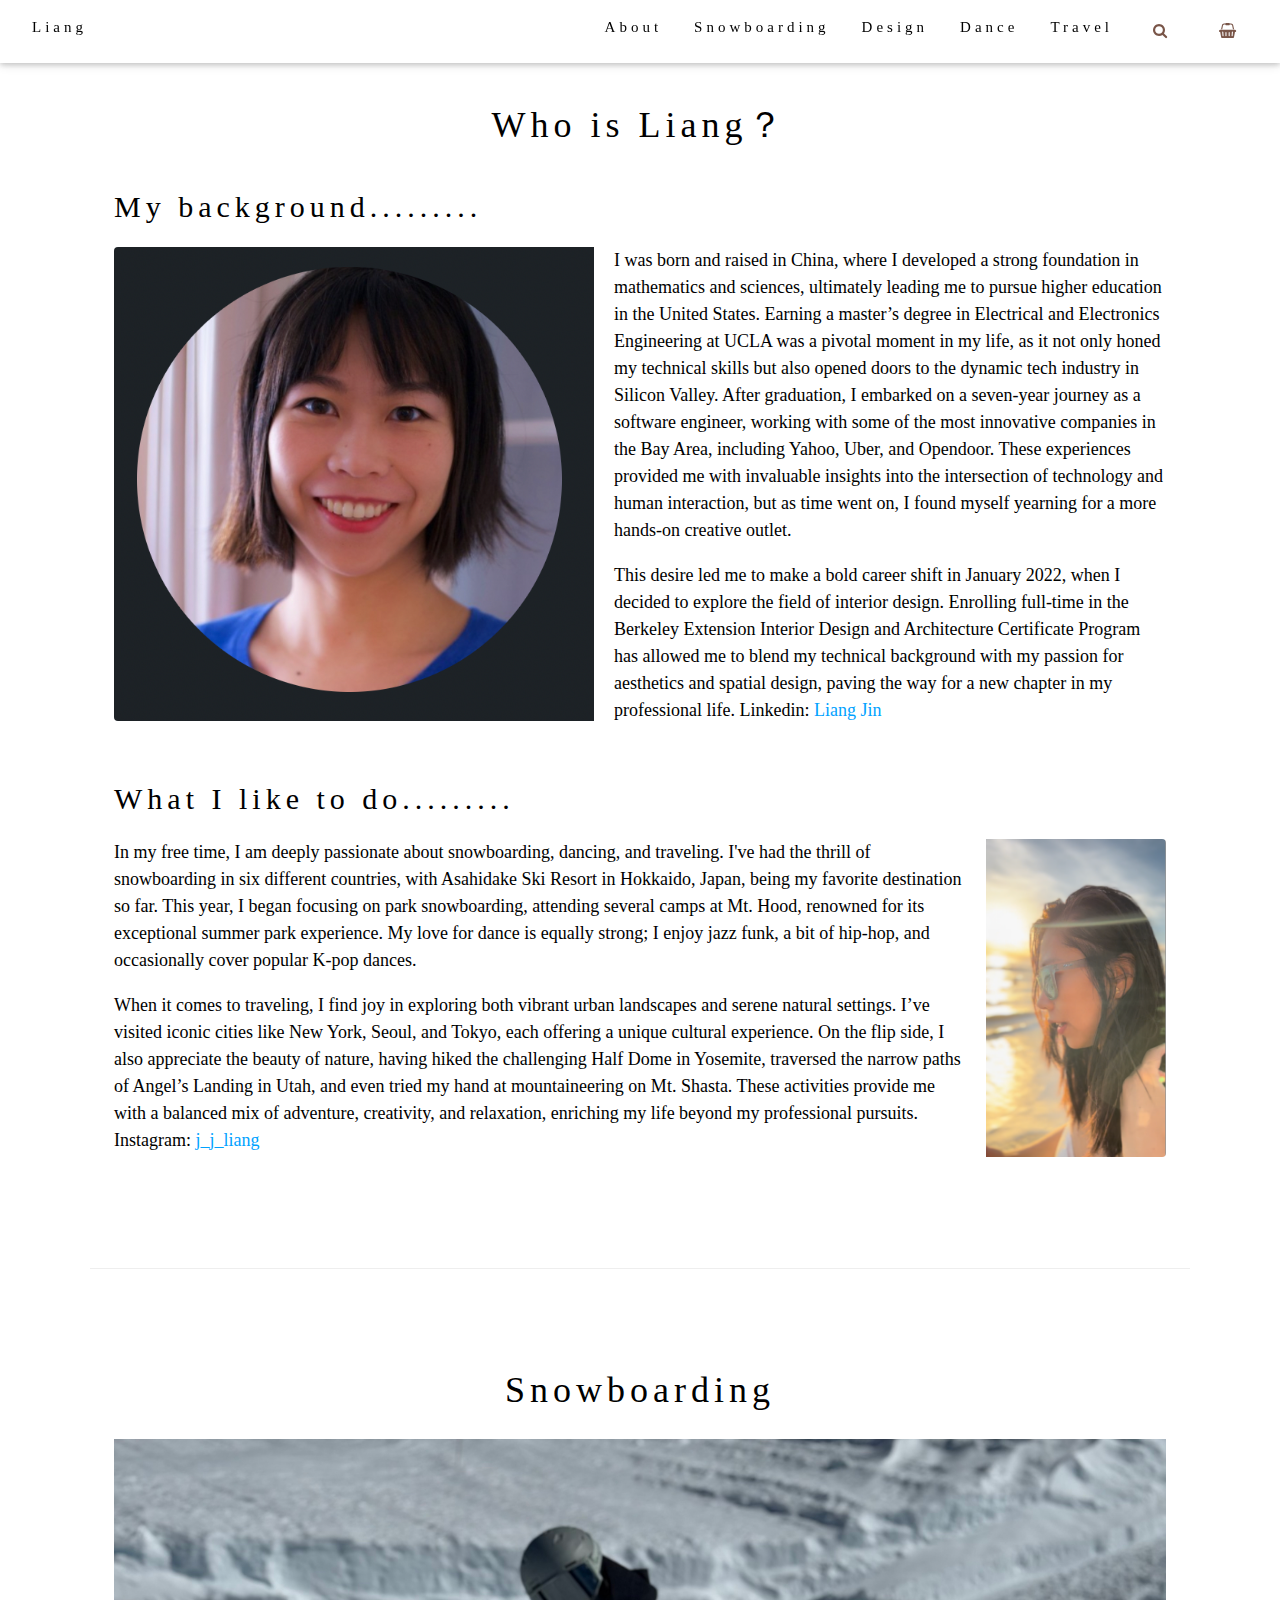
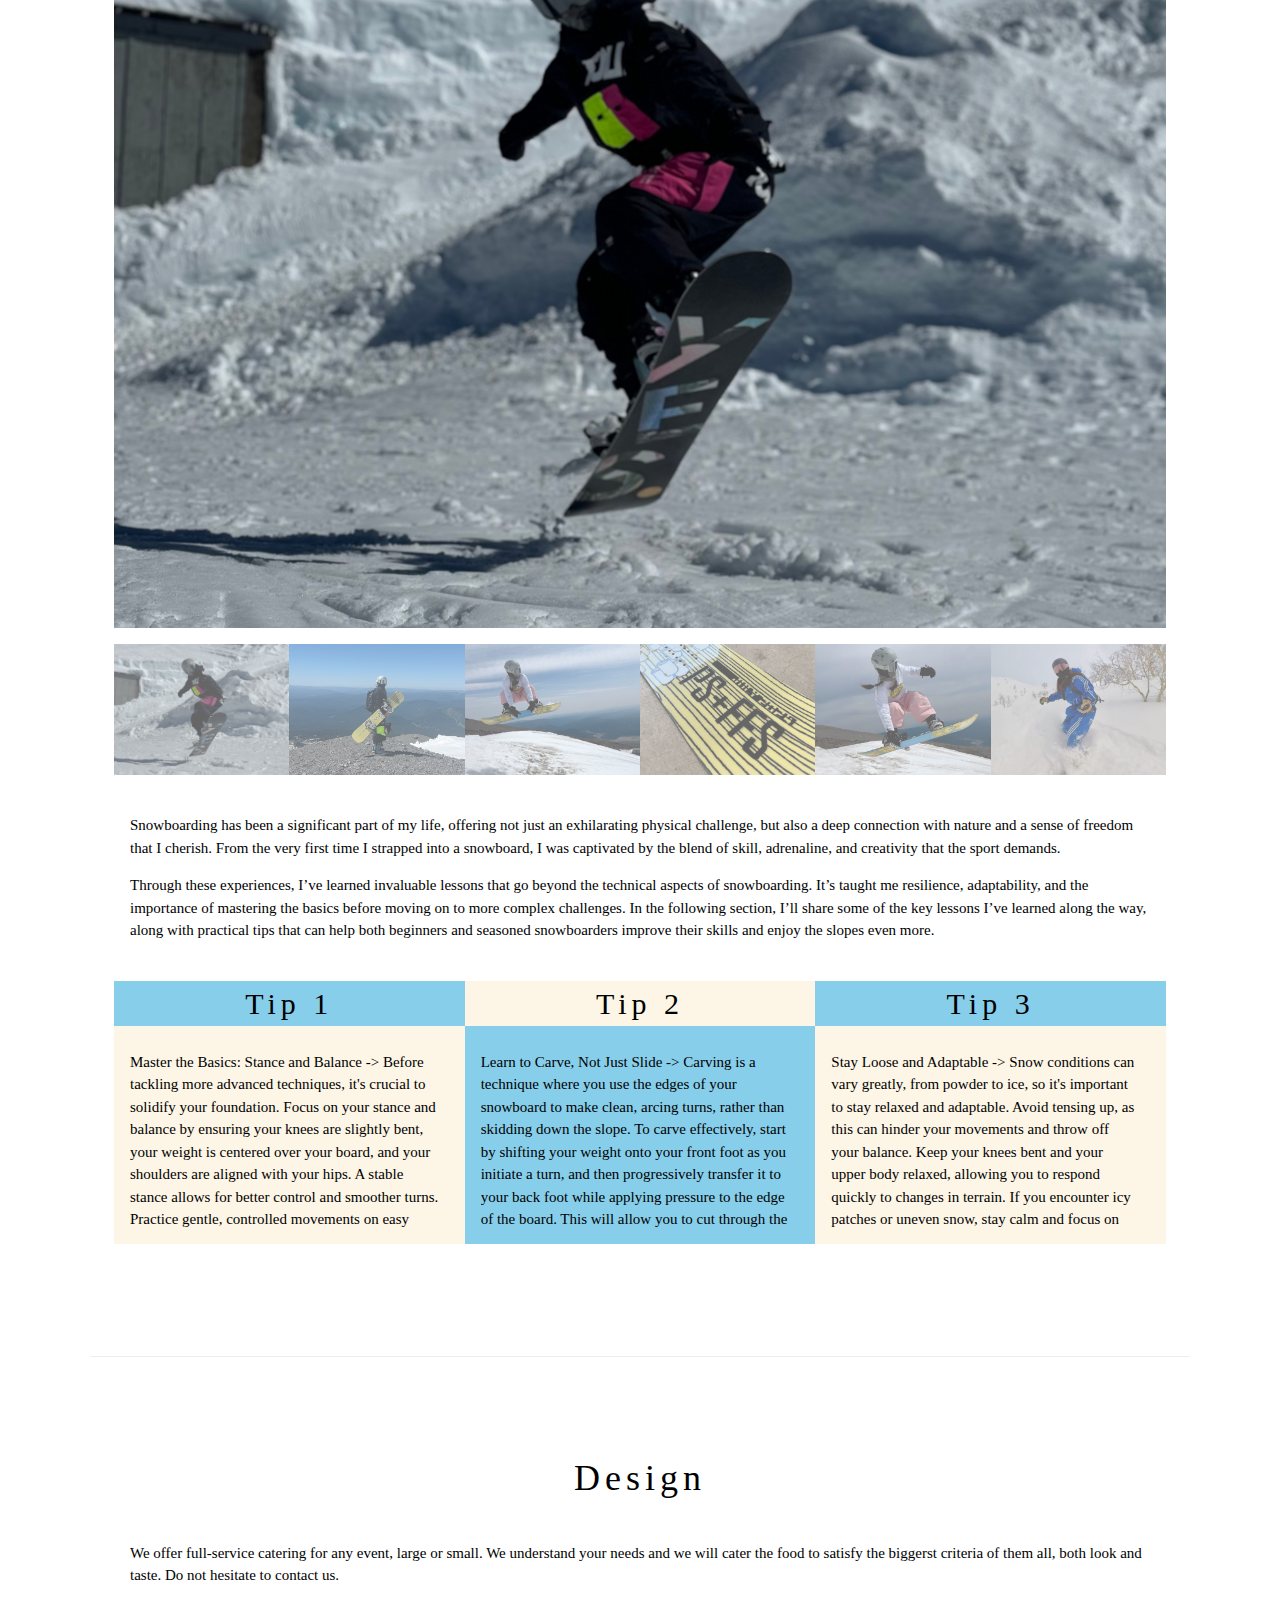
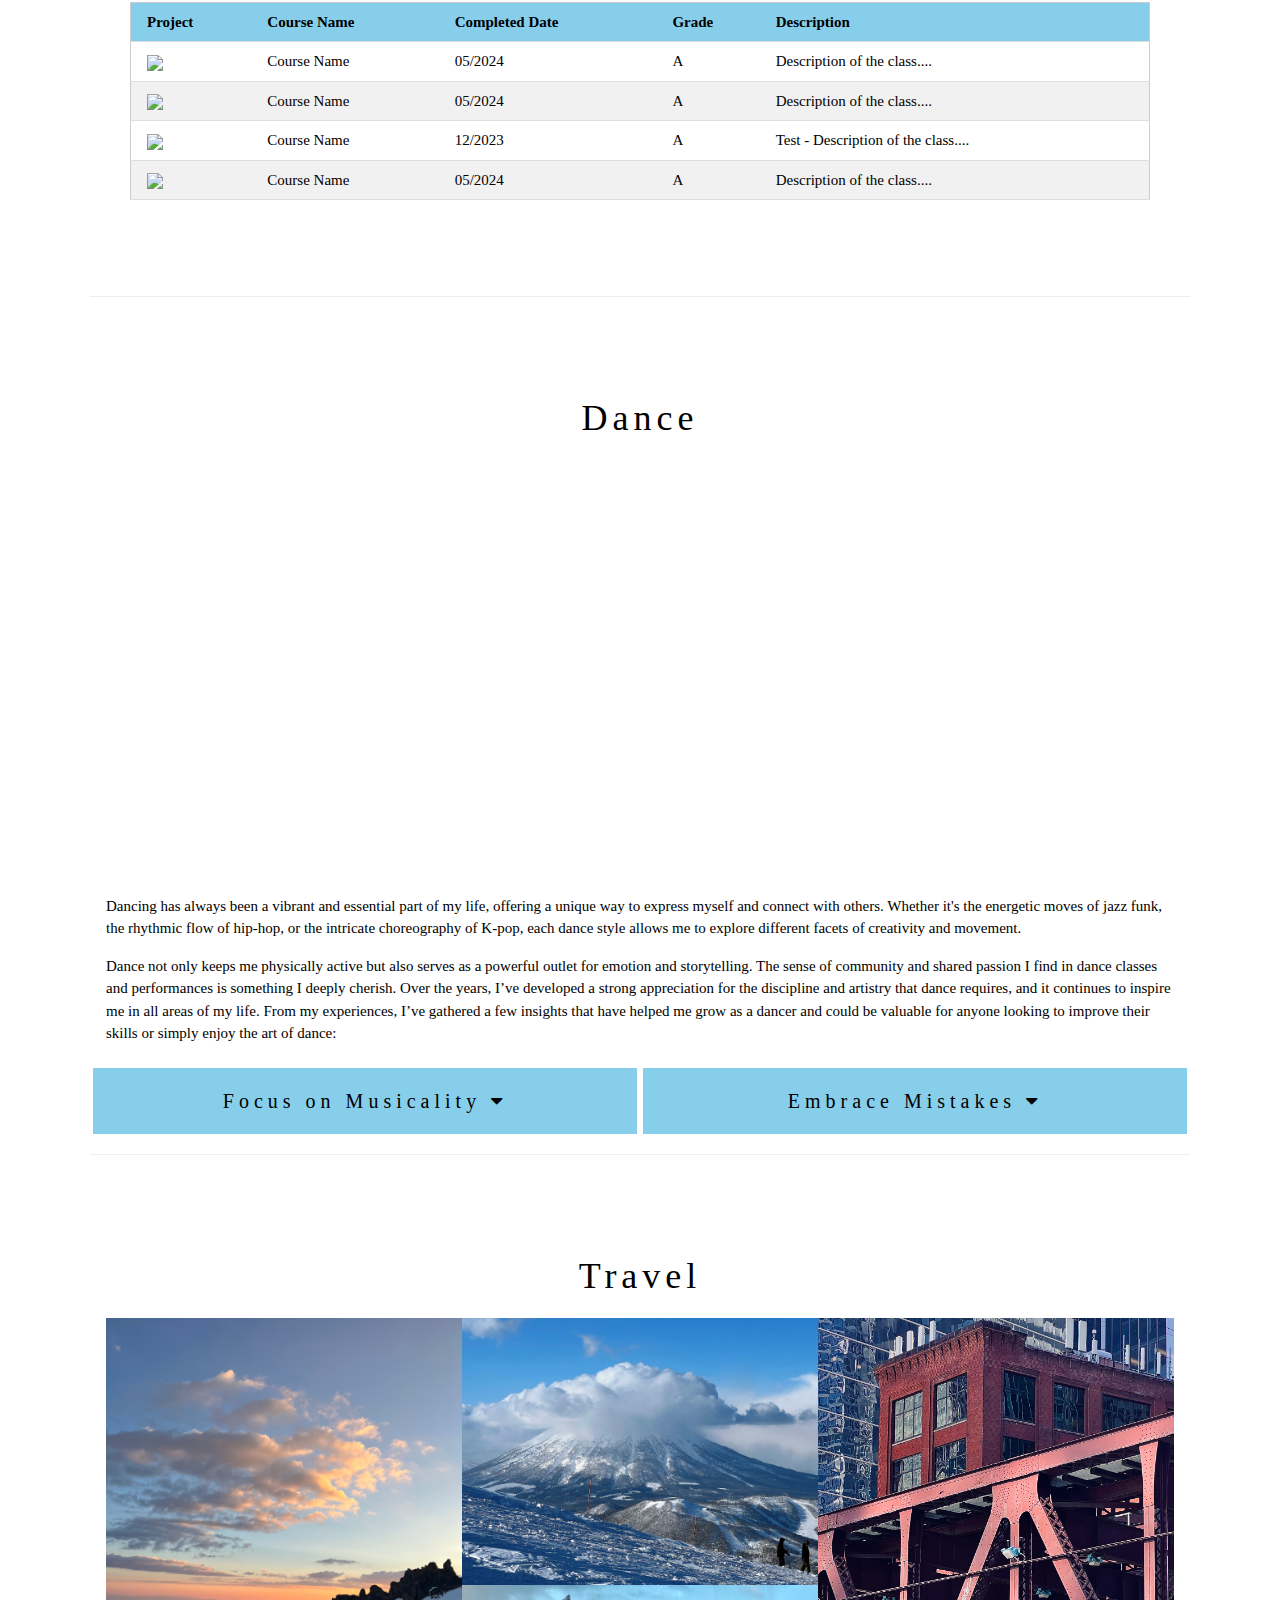
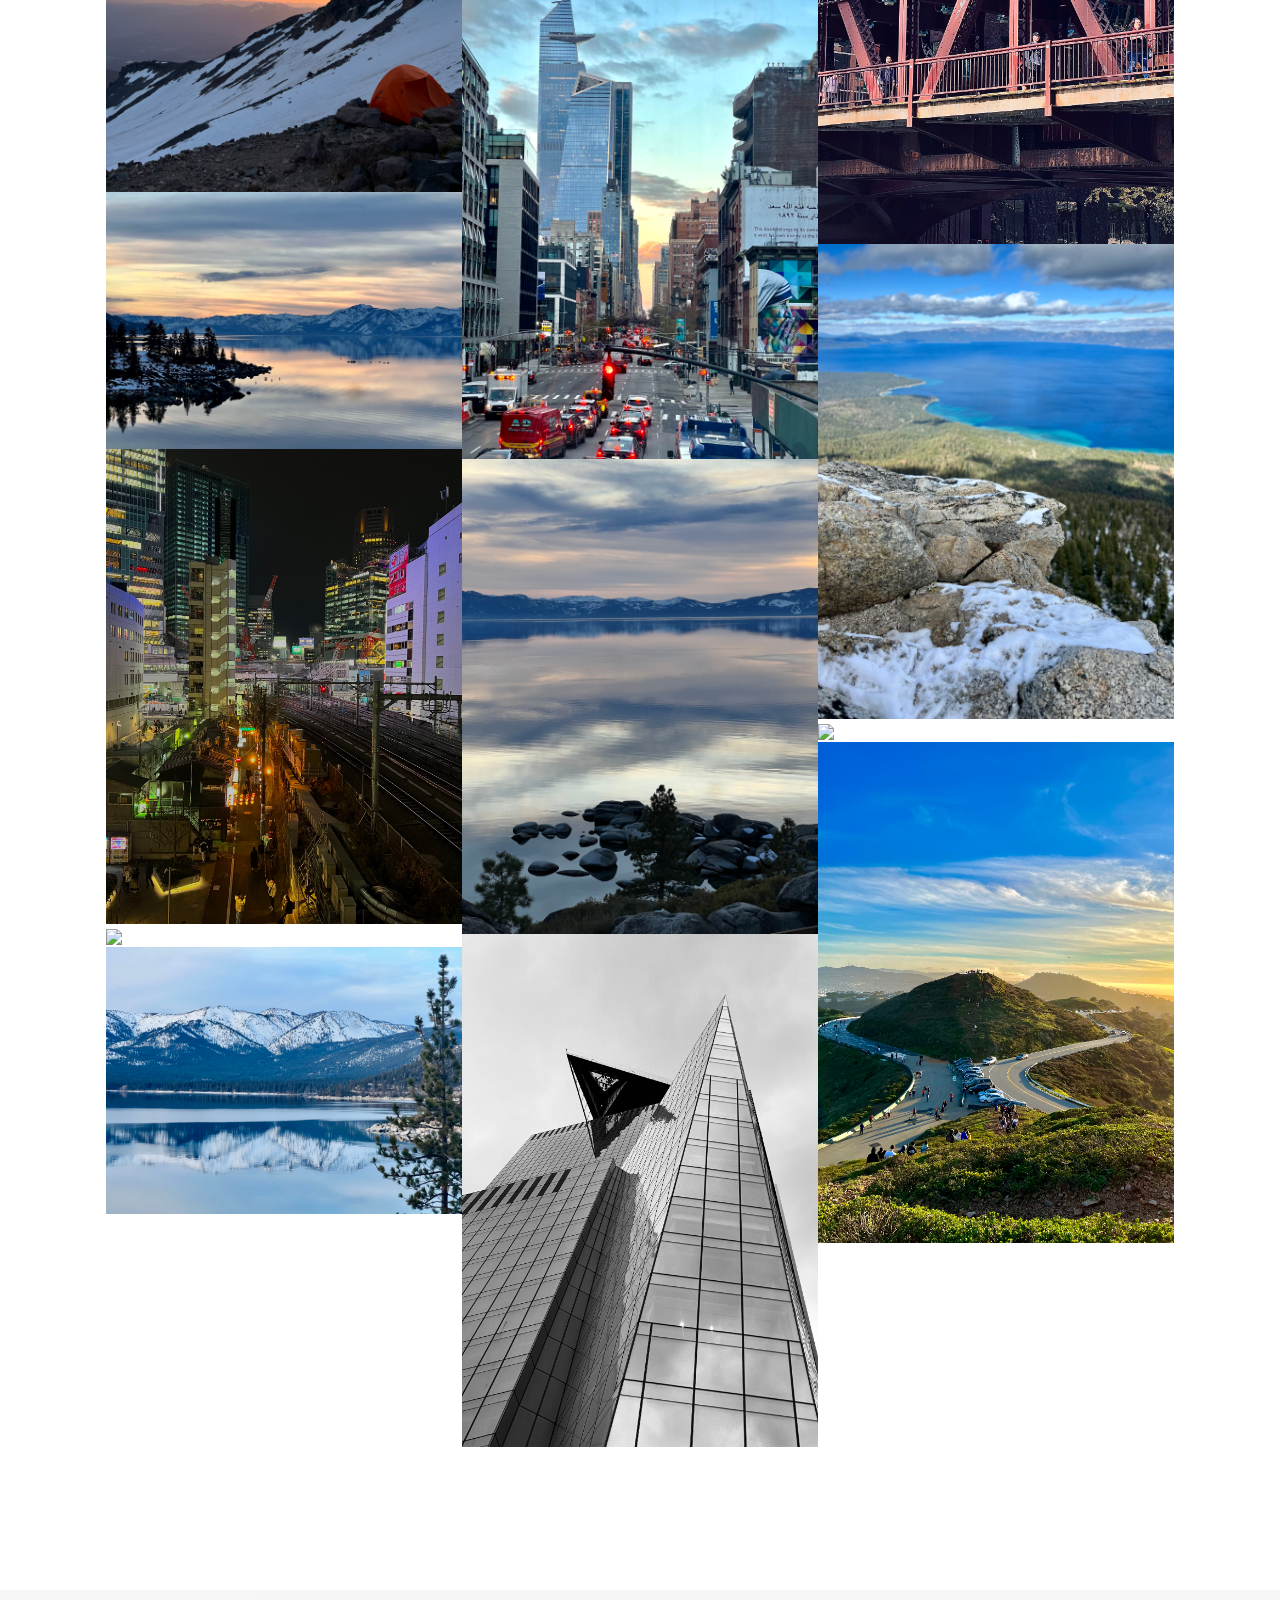
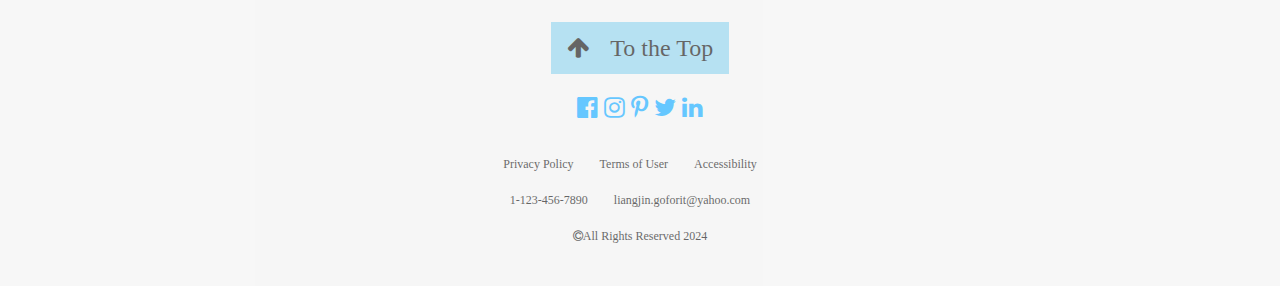
==== commit 2805be4d: "update links on about page" ====
--- a/index.html
+++ b/index.html
@@ -206,12 +206,12 @@
             with my passion for aesthetics and spatial design, paving the way
             for a new chapter in my professional life.
             <span
-              >Reference:
+              >Linkedin:
               <a
-                href="https://en.wikipedia.org/wiki/Vegetable"
+                href="https://www.linkedin.com/in/liangjingoforit/"
                 target="_blank"
                 class="w3-hover-opacity"
-                >https://en.wikipedia.org/wiki/Vegetable</a
+                >Liang Jin</a
               ></span
             >
           </p>
@@ -241,12 +241,12 @@
             provide me with a balanced mix of adventure, creativity, and
             relaxation, enriching my life beyond my professional pursuits.
             <span
-              >Reference:
+              >Instagram:
               <a
-                href="https://en.wikipedia.org/wiki/Fruit"
+                href="https://www.instagram.com/j_j_liang/"
                 target="_blank"
                 class="w3-hover-opacity"
-                >https://en.wikipedia.org/wiki/Fruit</a
+                >j_j_liang</a
               ></span
             >
           </p>
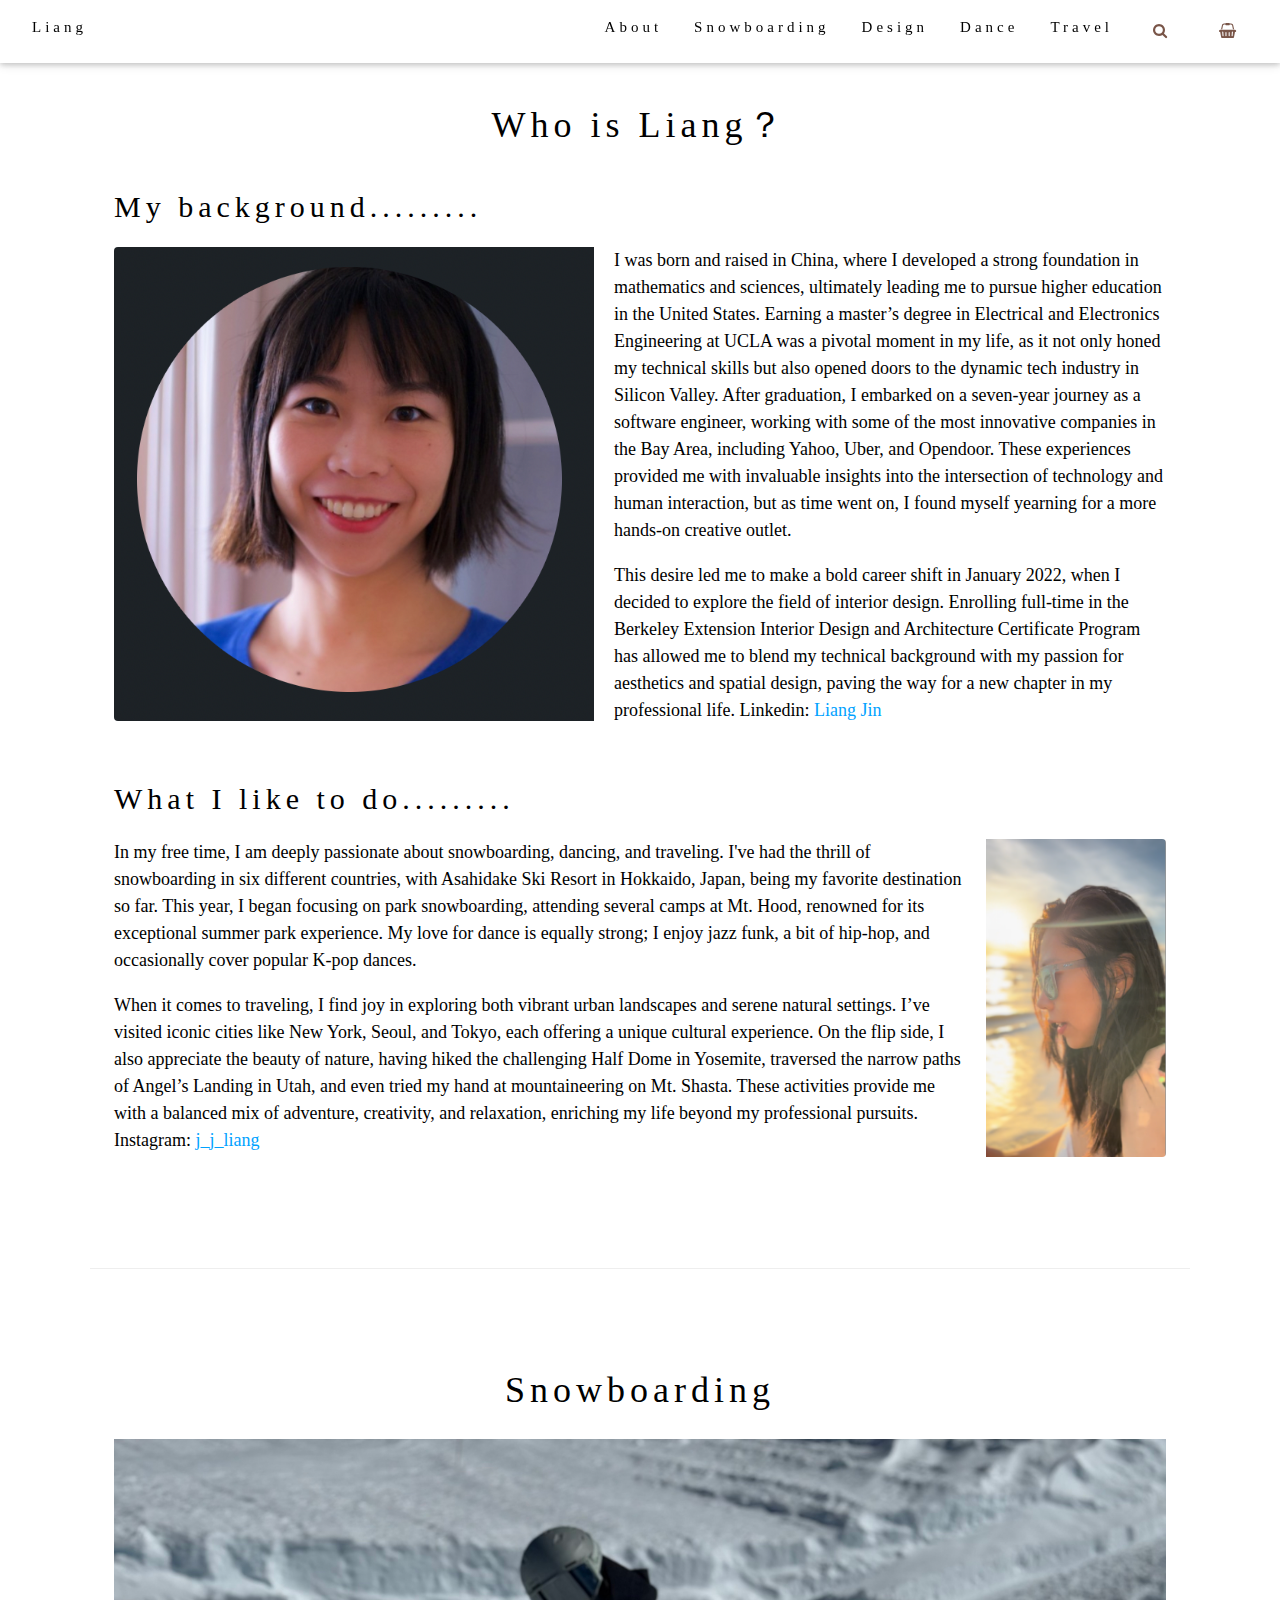
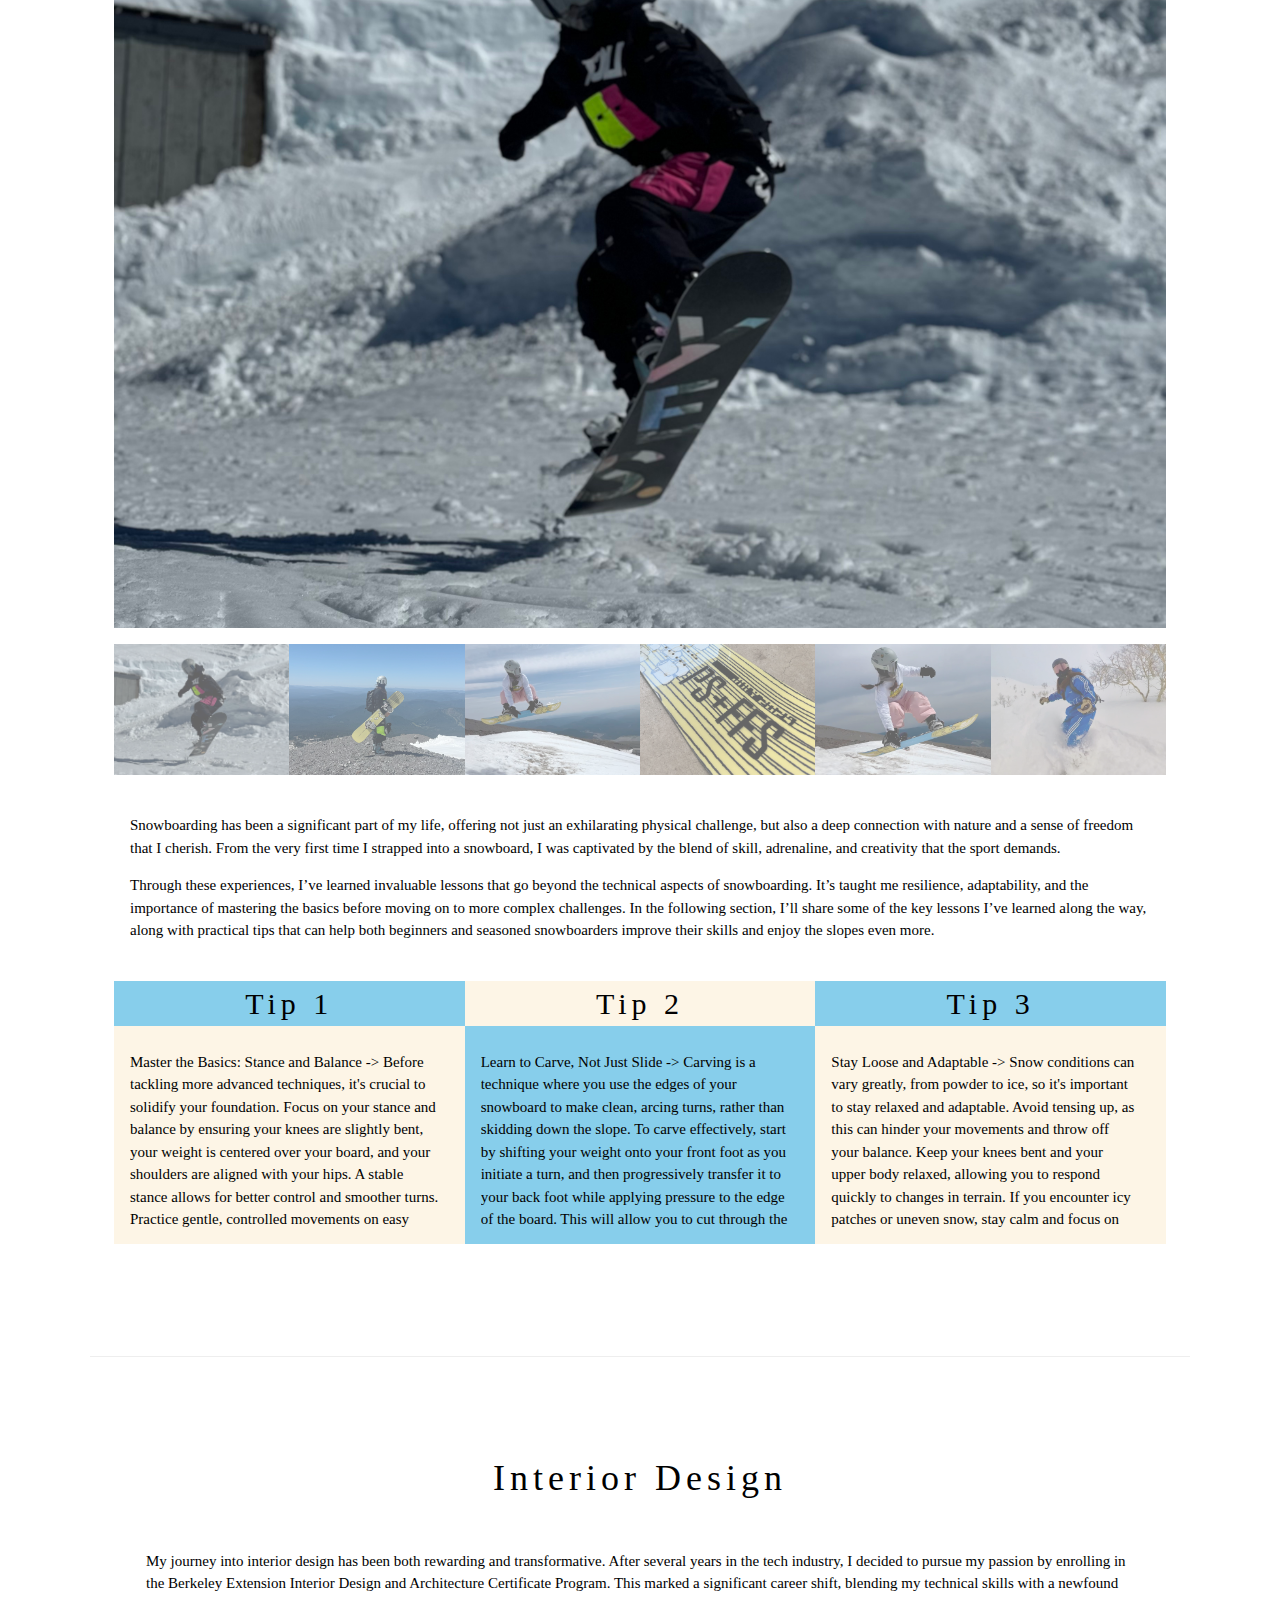
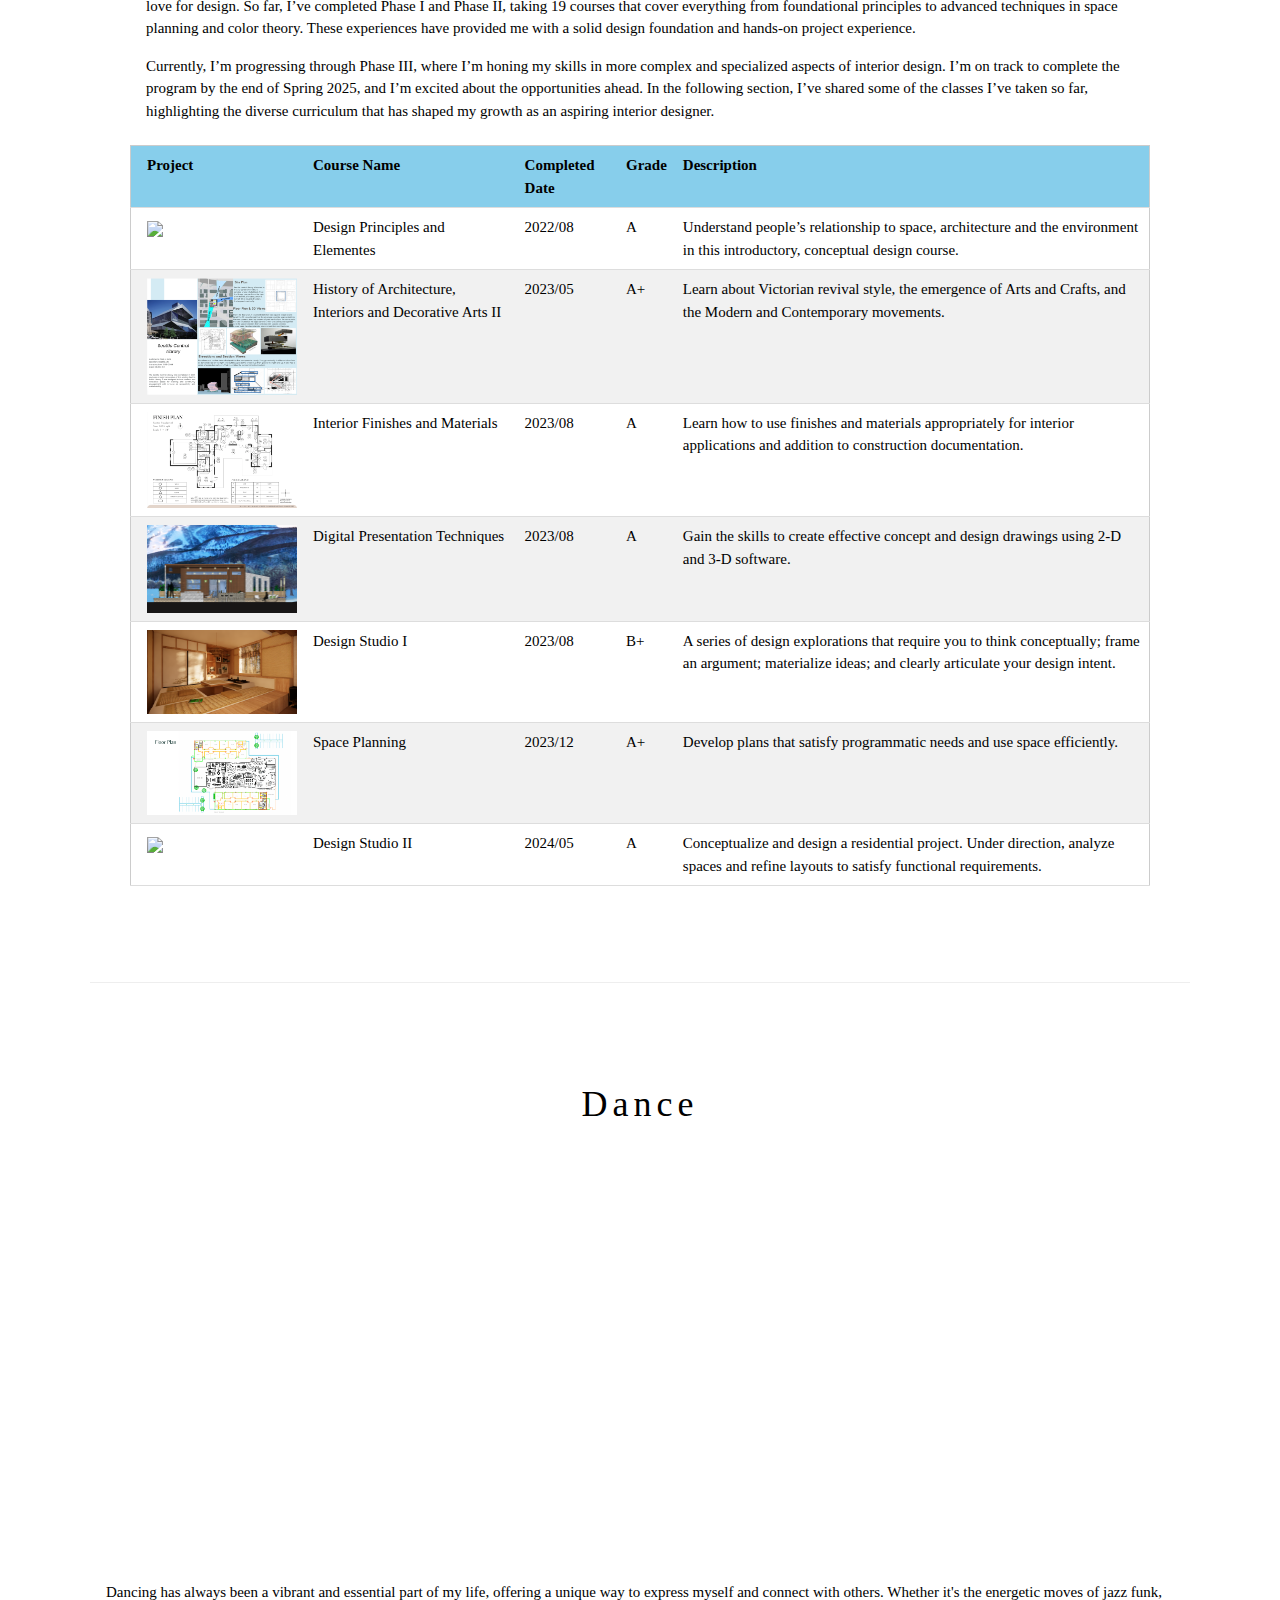
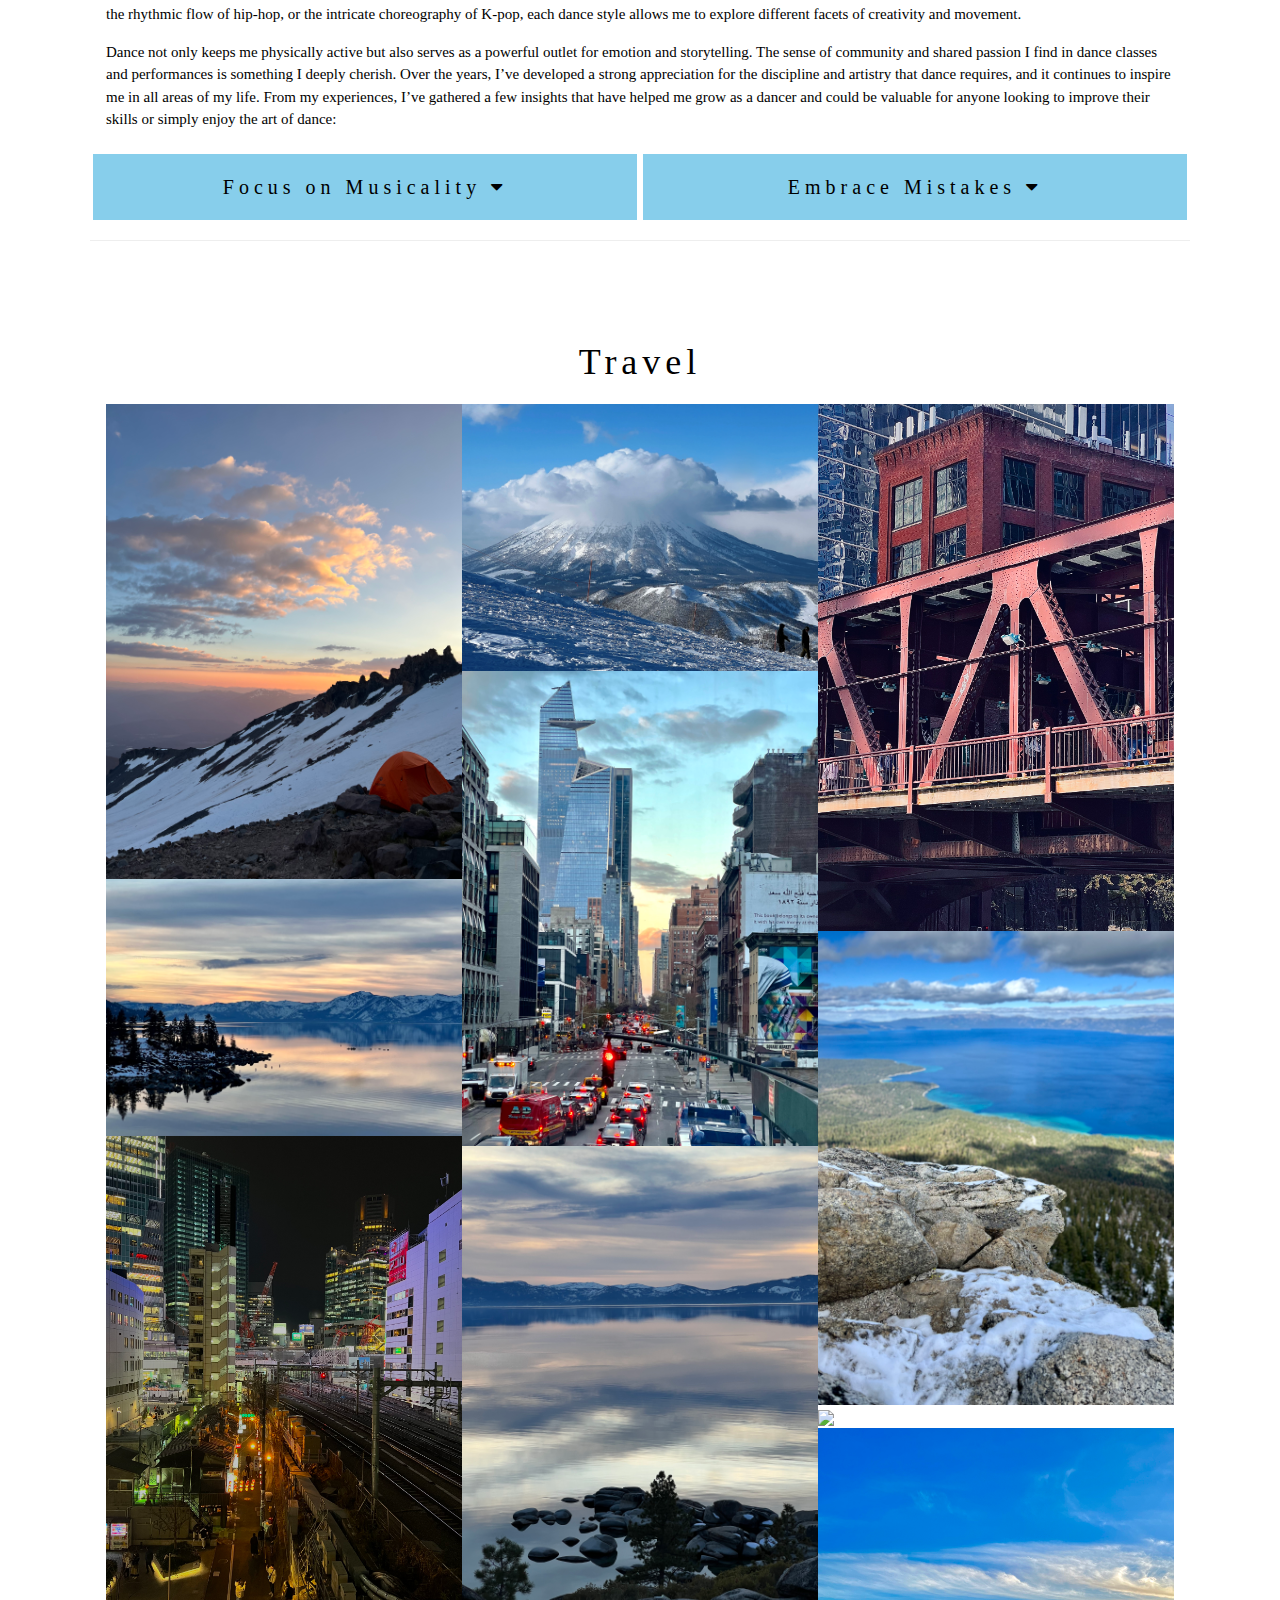
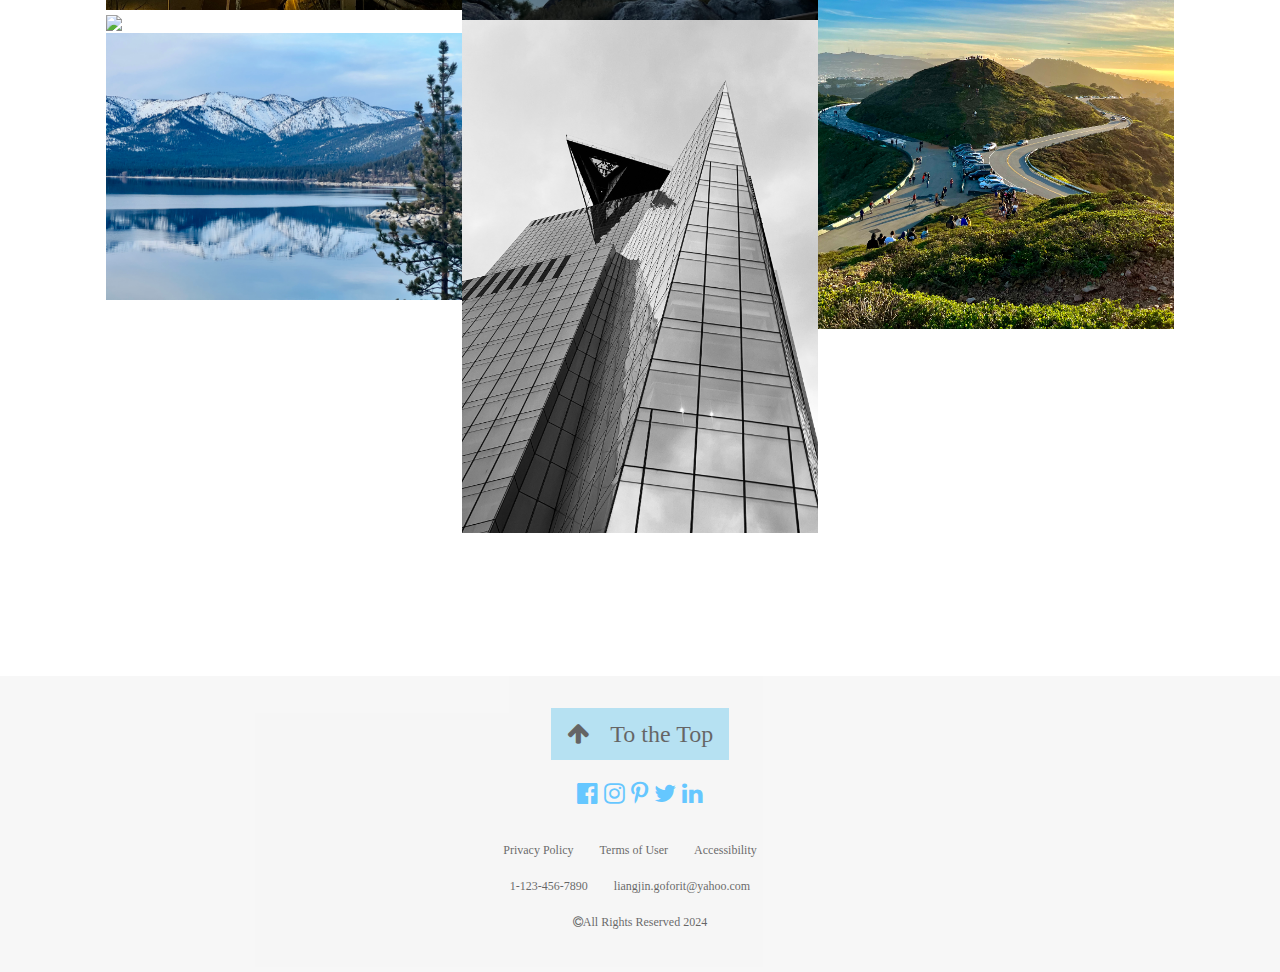
==== commit 2418815e: "update the design section" ====
--- a/index.html
+++ b/index.html
@@ -461,17 +461,35 @@
 
       <!-- Design Section -->
       <div class="w3-container w3-padding-64" id="design">
-        <h1 class="w3-center">Design</h1>
+        <h1 class="w3-center">Interior Design</h1>
         <!-- add sortable table -->
         <!-- step 1: create a table with 4 columns -->
         <!-- step 2: add javascrip and jquery to make the table sortable -->
         <div class="w3-padding-large">
-          <p>
-            We offer full-service catering for any event, large or small. We
-            understand your needs and we will cater the food to satisfy the
-            biggerst criteria of them all, both look and taste. Do not hesitate
-            to contact us.
-          </p>
+          <div class="w3-padding w3-center-align">
+            <p>
+              My journey into interior design has been both rewarding and
+              transformative. After several years in the tech industry, I
+              decided to pursue my passion by enrolling in the Berkeley
+              Extension Interior Design and Architecture Certificate Program.
+              This marked a significant career shift, blending my technical
+              skills with a newfound love for design. So far, I’ve completed
+              Phase I and Phase II, taking 19 courses that cover everything from
+              foundational principles to advanced techniques in space planning
+              and color theory. These experiences have provided me with a solid
+              design foundation and hands-on project experience.
+            </p>
+            <p>
+              Currently, I’m progressing through Phase III, where I’m honing my
+              skills in more complex and specialized aspects of interior design.
+              I’m on track to complete the program by the end of Spring 2025,
+              and I’m excited about the opportunities ahead. In the following
+              section, I’ve shared some of the classes I’ve taken so far,
+              highlighting the diverse curriculum that has shaped my growth as
+              an aspiring interior designer.
+            </p>
+          </div>
+
           <table id="myTable" class="w3-table-all">
             <thead>
               <tr class="w3-light-blue">
@@ -484,37 +502,105 @@
             </thead>
             <tr class="w3-hover-sand">
               <td>
-                <img src="./img/skillet-03.jpeg" style="width: 120px" />
-              </td>
-              <td>Course Name</td>
-              <td>05/2024</td>
+                <img
+                  src="./src/img/design_elements.jpeg"
+                  style="width: 150px"
+                />
+              </td>
+              <td>Design Principles and Elementes</td>
+              <td>2022/08</td>
               <td>A</td>
-              <td>Description of the class....</td>
+              <td>
+                Understand people’s relationship to space, architecture and the
+                environment in this introductory, conceptual design course.
+              </td>
             </tr>
             <tr class="w3-hover-sand">
               <td>
-                <img src="./img/wooden-spoons-01.jpeg" style="width: 120px" />
-              </td>
-              <td>Course Name</td>
-              <td>05/2024</td>
-              <td>A</td>
-              <td>Description of the class....</td>
+                <img src="./src/img/design_history.jpeg" style="width: 150px" />
+              </td>
+              <td>History of Architecture, Interiors and Decorative Arts II</td>
+              <td>2023/05</td>
+              <td>A+</td>
+              <td>
+                Learn about Victorian revival style, the emergence of Arts and
+                Crafts, and the Modern and Contemporary movements.
+              </td>
             </tr>
             <tr class="w3-hover-sand">
-              <td><img src="./img/reamer-01.jpeg" style="width: 120px" /></td>
-              <td>Course Name</td>
-              <td>12/2023</td>
+              <td>
+                <img
+                  src="./src/img/design_interior_material.jpeg"
+                  style="width: 150px"
+                />
+              </td>
+              <td>Interior Finishes and Materials</td>
+              <td>2023/08</td>
               <td>A</td>
-              <td>Test - Description of the class....</td>
+              <td>
+                Learn how to use finishes and materials appropriately for
+                interior applications and addition to construction
+                documentation.
+              </td>
             </tr>
             <tr class="w3-hover-sand">
               <td>
-                <img src="./img/stand-mixer-01.jpeg" style="width: 120px" />
-              </td>
-              <td>Course Name</td>
-              <td>05/2024</td>
+                <img
+                  src="./src/img/design_presentationguide.jpeg"
+                  style="width: 150px"
+                />
+              </td>
+              <td>Digital Presentation Techniques</td>
+              <td>2023/08</td>
               <td>A</td>
-              <td>Description of the class....</td>
+              <td>
+                Gain the skills to create effective concept and design drawings
+                using 2-D and 3-D software.
+              </td>
+            </tr>
+            <tr class="w3-hover-sand">
+              <td>
+                <img src="./src/img/design_studioI.jpeg" style="width: 150px" />
+              </td>
+              <td>Design Studio I</td>
+              <td>2023/08</td>
+              <td>B+</td>
+              <td>
+                A series of design explorations that require you to think
+                conceptually; frame an argument; materialize ideas; and clearly
+                articulate your design intent.
+              </td>
+            </tr>
+            <tr class="w3-hover-sand">
+              <td>
+                <img
+                  src="./src/img/design_spaceplanning.jpeg"
+                  style="width: 150px"
+                />
+              </td>
+              <td>Space Planning</td>
+              <td>2023/12</td>
+              <td>A+</td>
+              <td>
+                Develop plans that satisfy programmatic needs and use space
+                efficiently.
+              </td>
+            </tr>
+            <tr class="w3-hover-sand">
+              <td>
+                <img
+                  src="./src/img/design_studioII.jpeg"
+                  style="width: 150px"
+                />
+              </td>
+              <td>Design Studio II</td>
+              <td>2024/05</td>
+              <td>A</td>
+              <td>
+                Conceptualize and design a residential project. Under direction,
+                analyze spaces and refine layouts to satisfy functional
+                requirements.
+              </td>
             </tr>
           </table>
         </div>
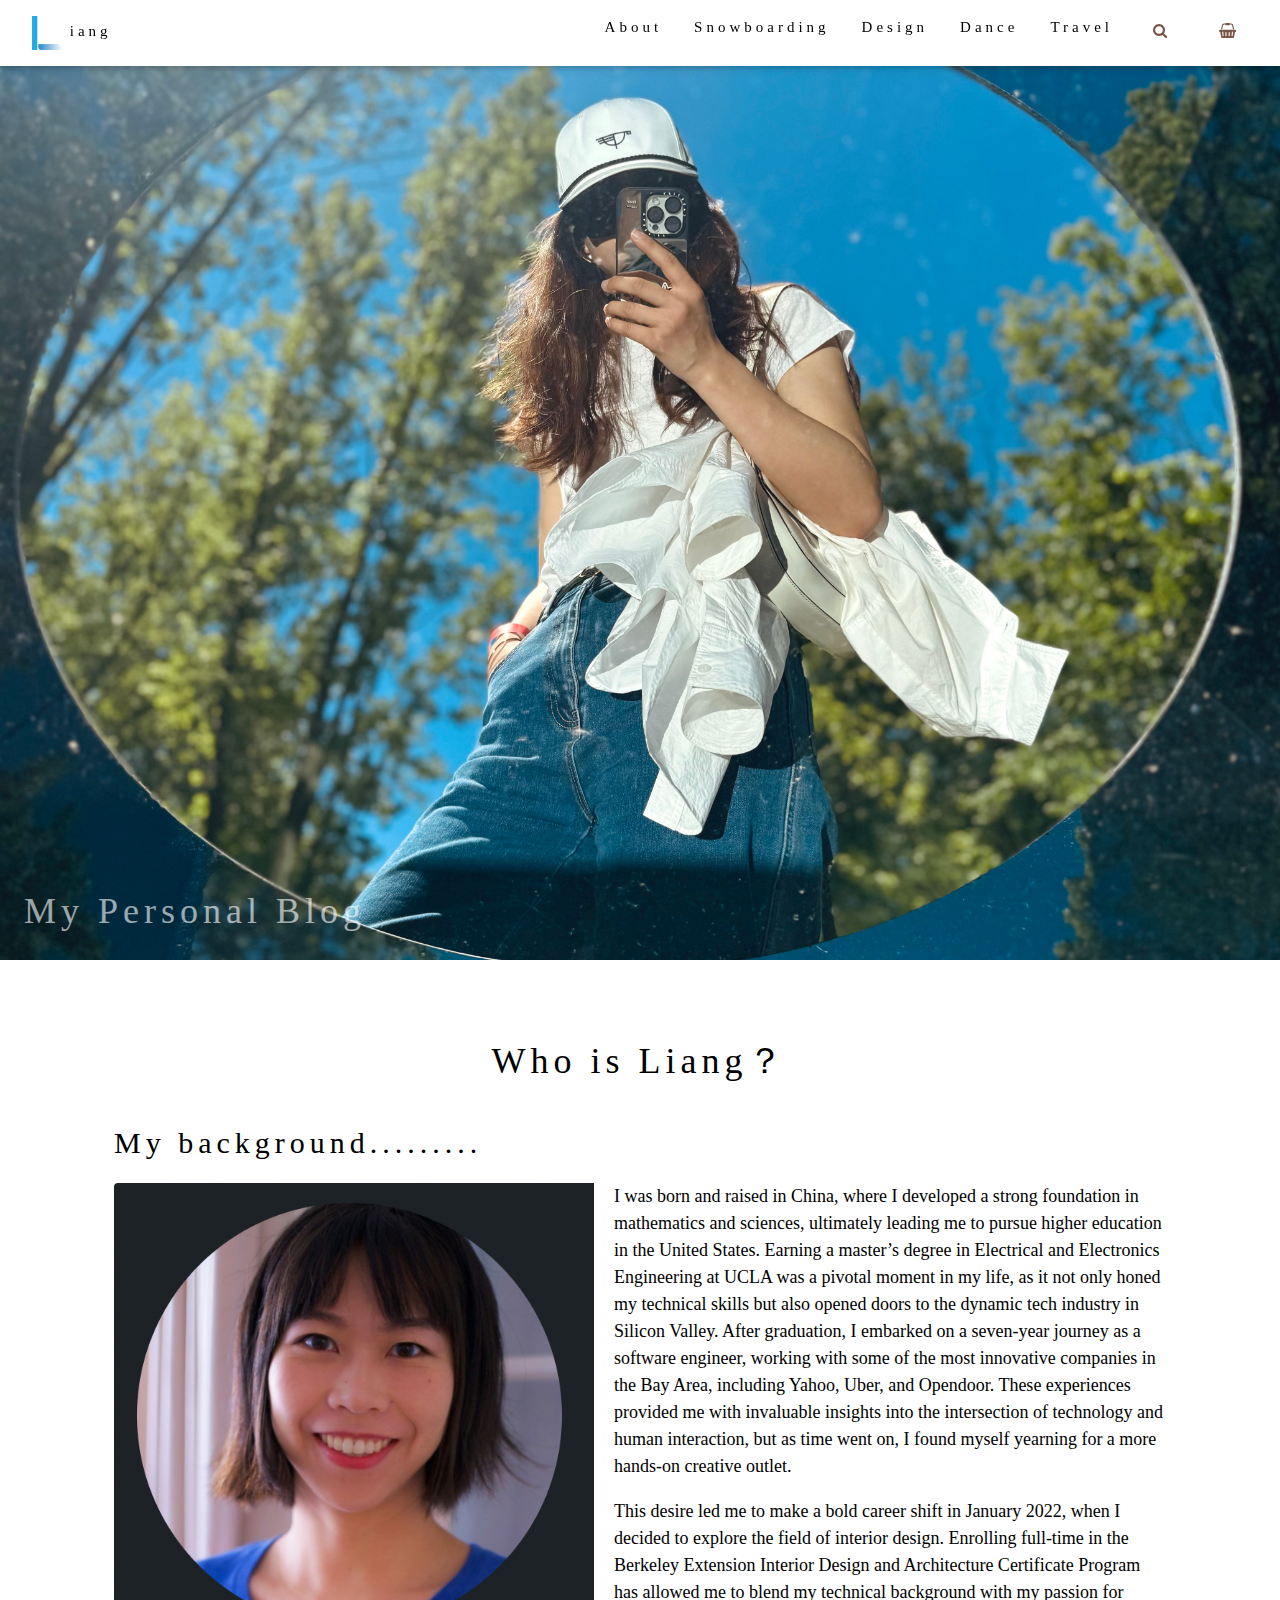
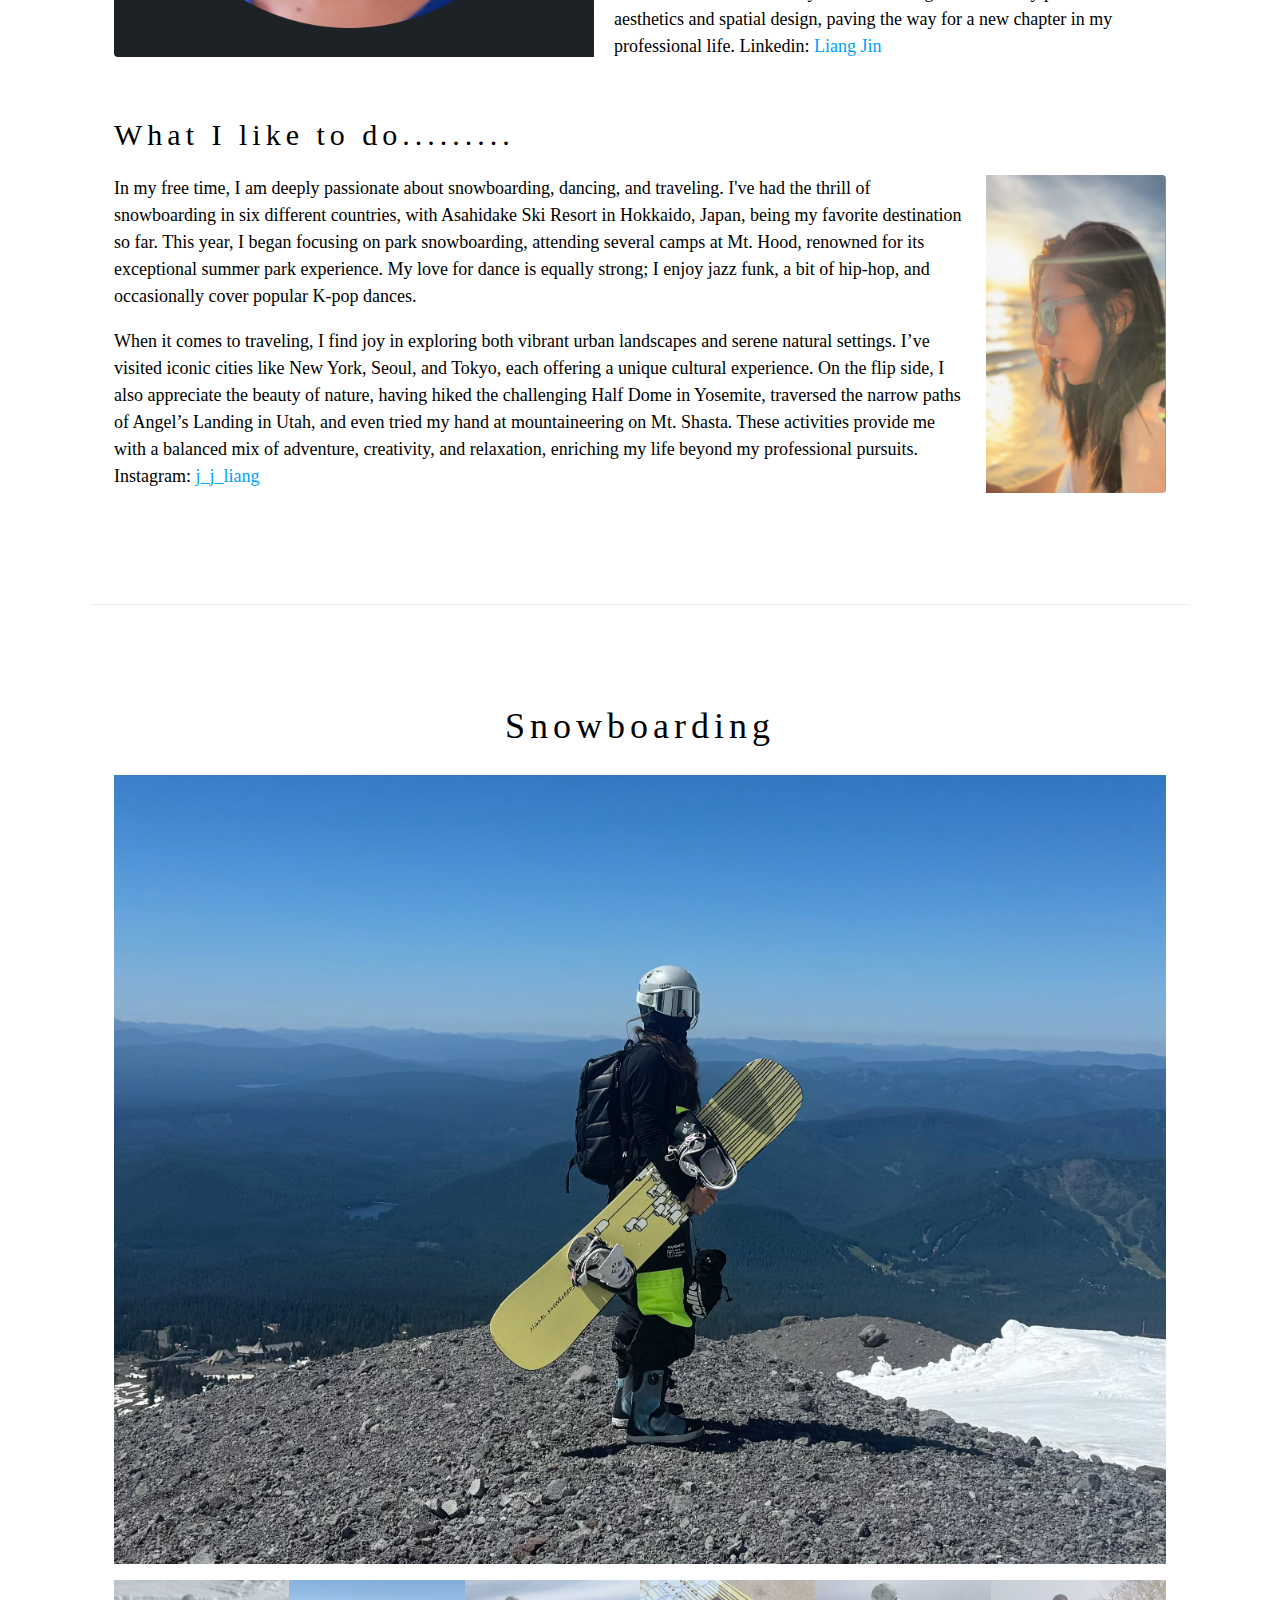
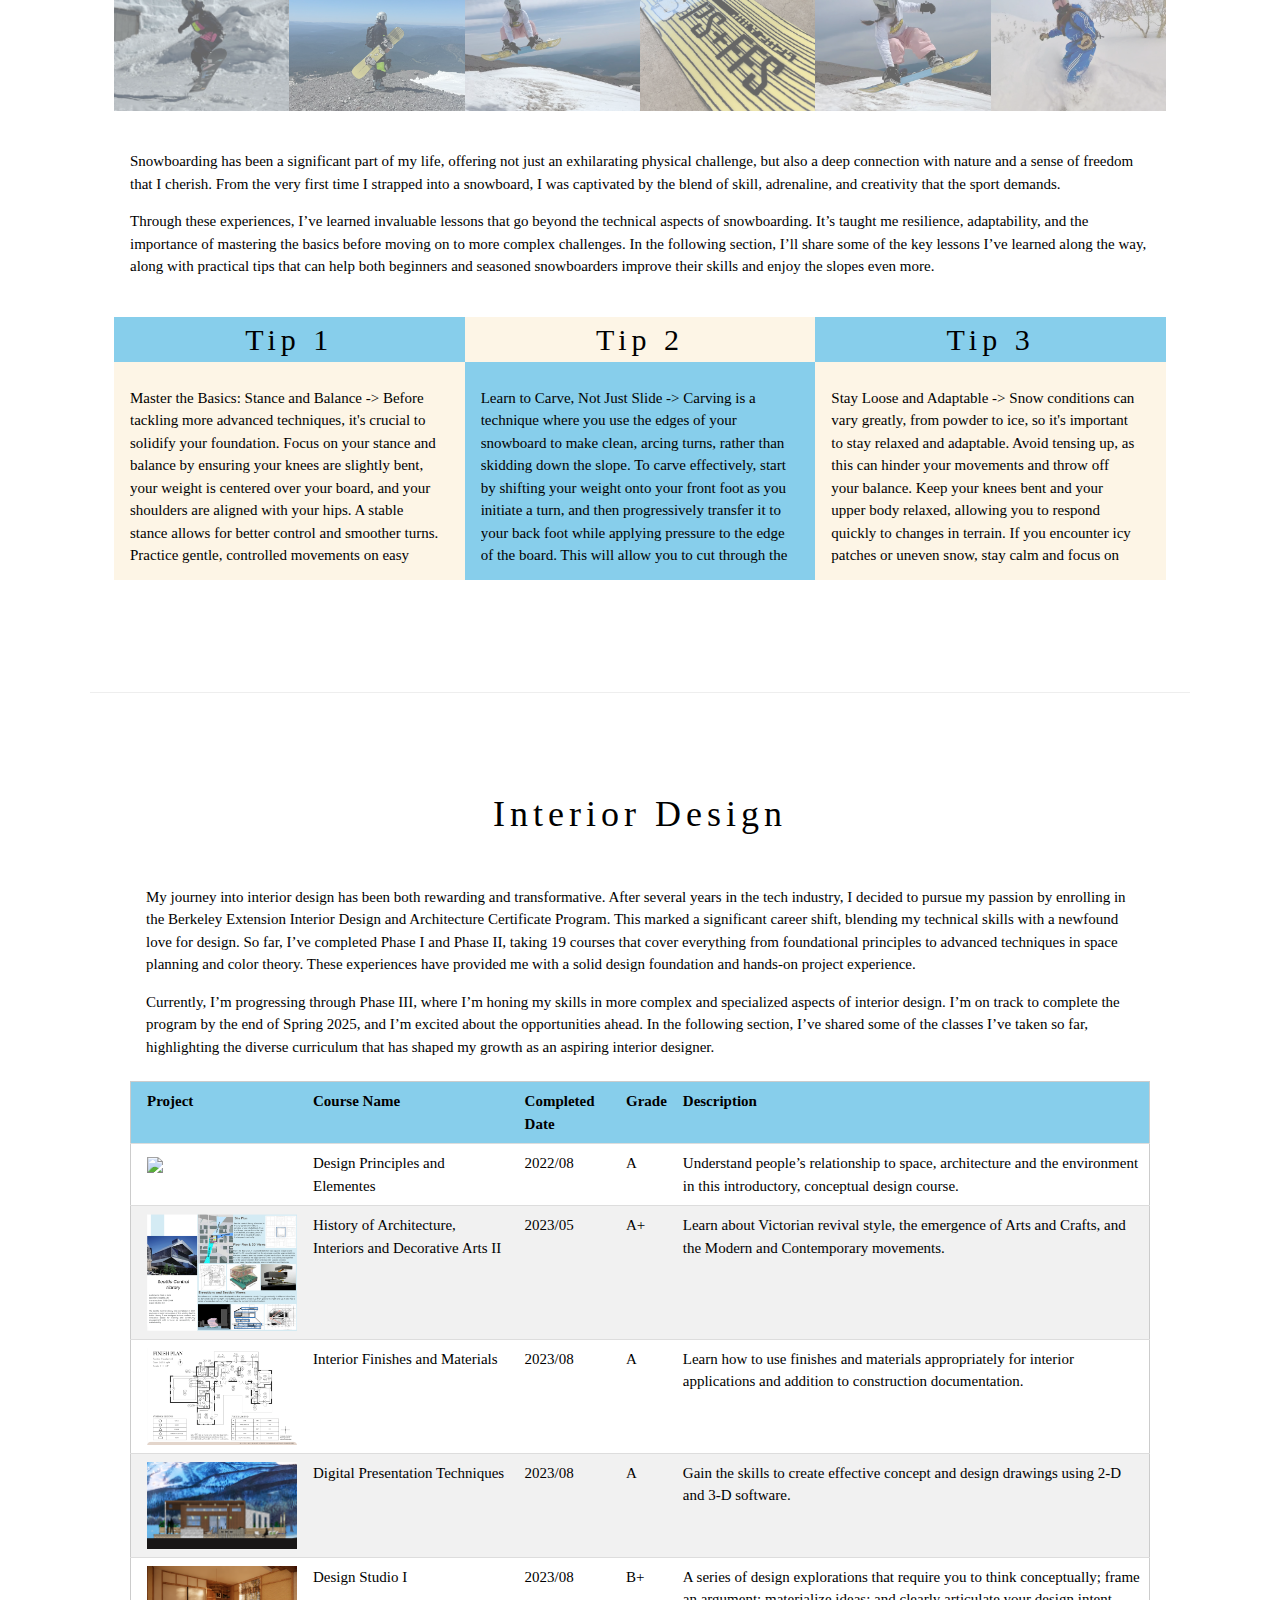
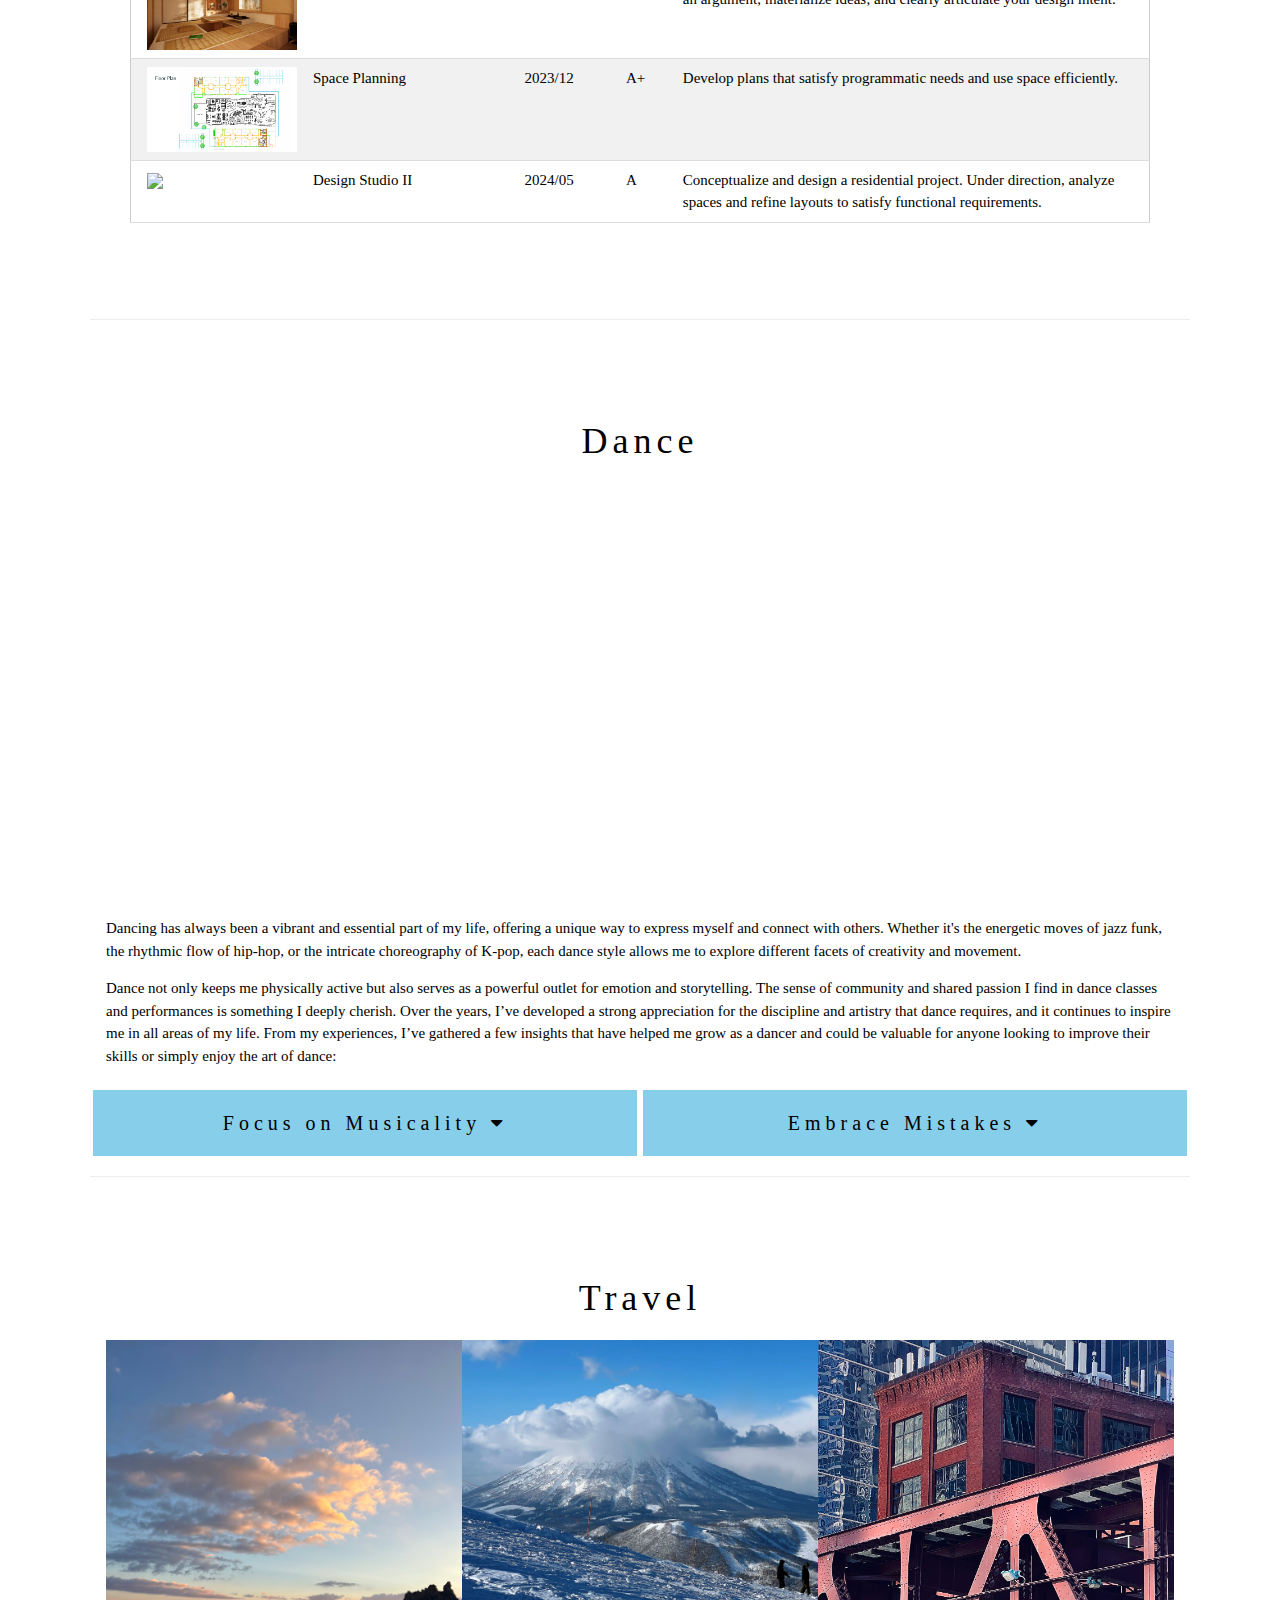
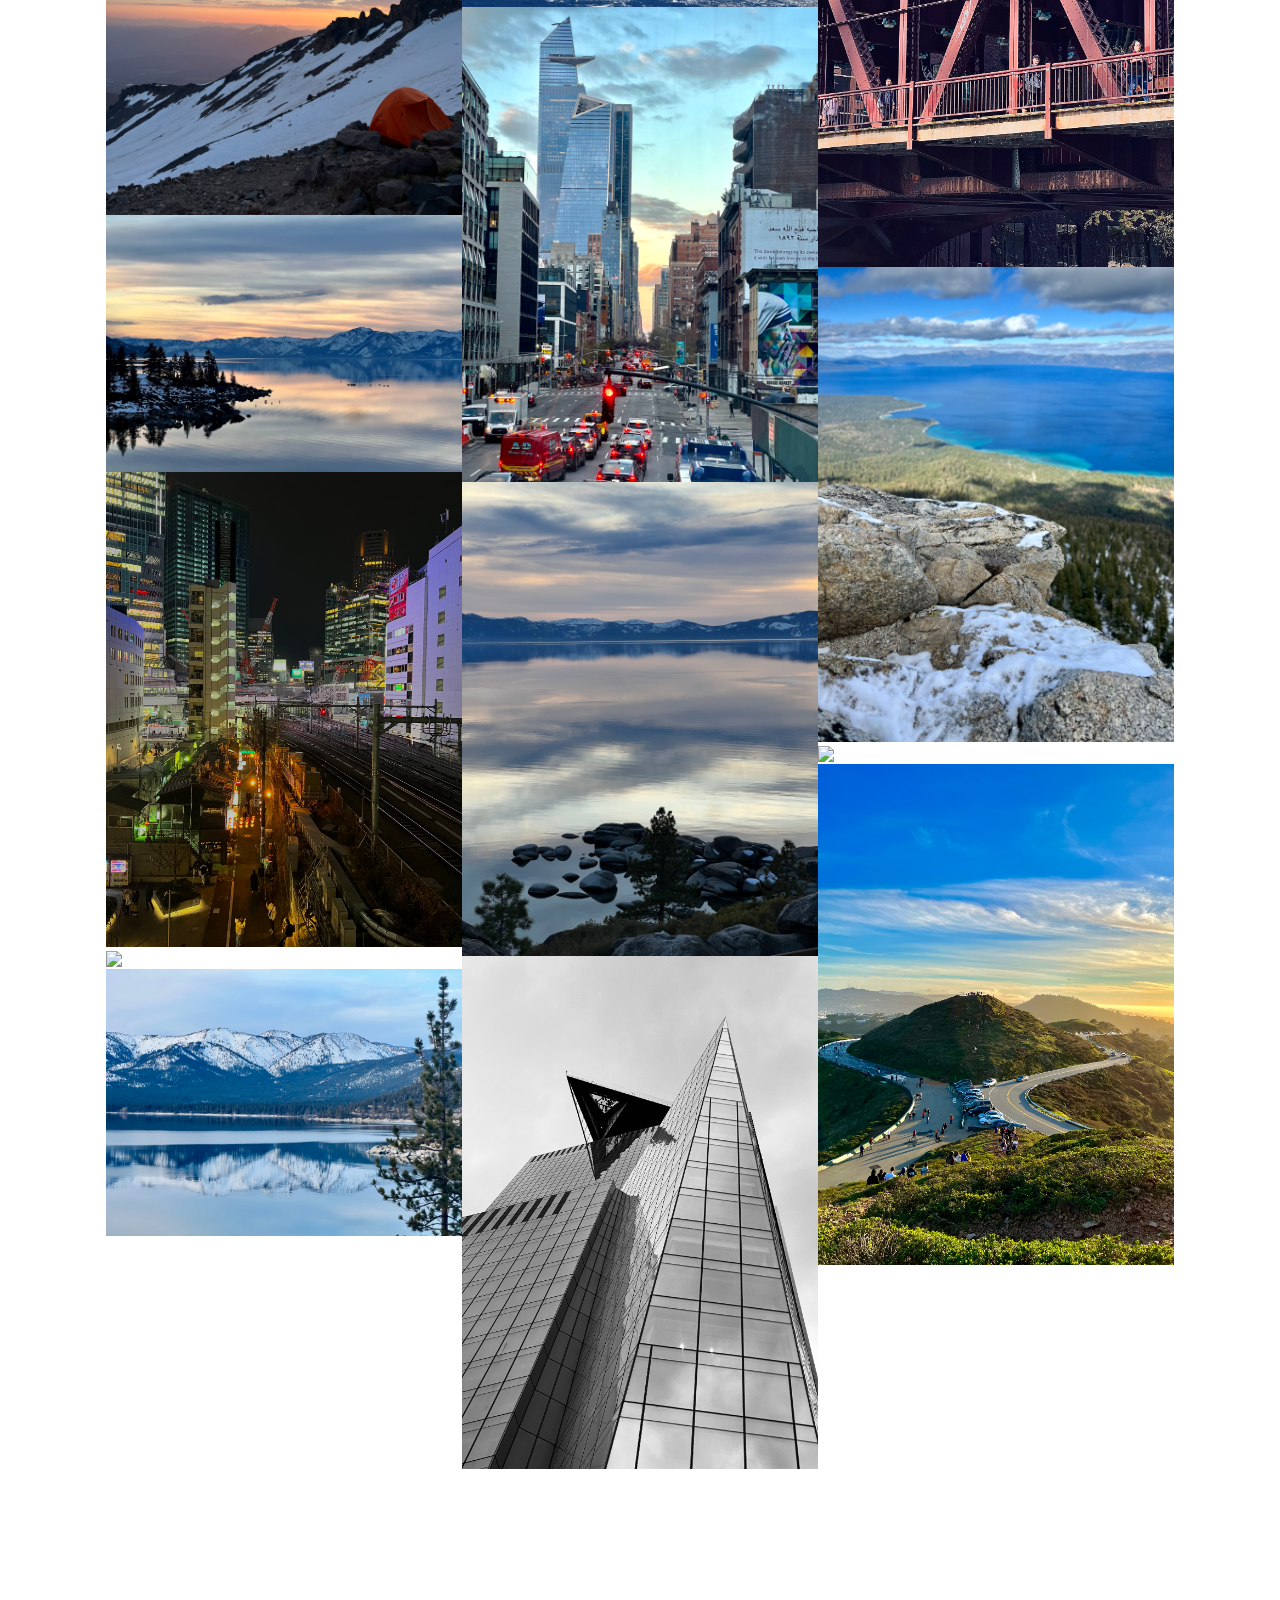
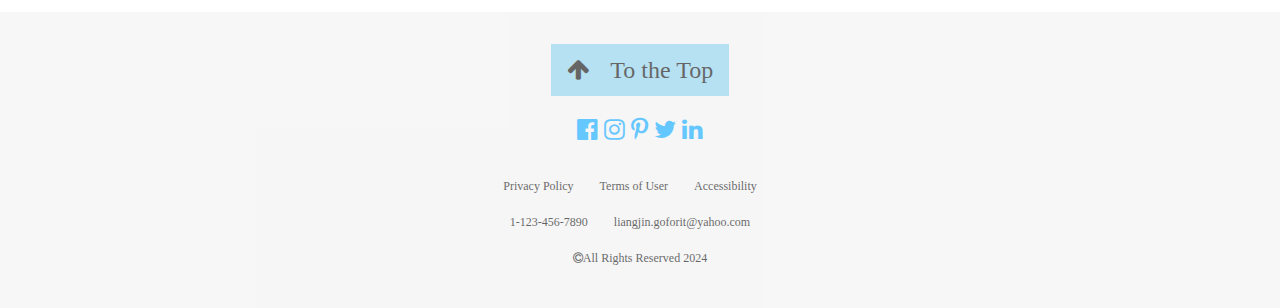
==== commit e854a4d4: "add a logo, and update home image" ====
--- a/index.html
+++ b/index.html
@@ -94,7 +94,15 @@
           ></a>
         </div>
 
-        <a href="#home" class="w3-bar-item w3-button">Liang</a>
+        <a href="#home" class="w3-bar-item w3-button">
+          <img
+            class="w3-image"
+            src="./src/img/logo_liang.png"
+            alt="logo"
+            width="30"
+          />
+          iang
+        </a>
         <!-- Right-sided navbar links. Hide them on small screens -->
         <div class="w3-right w3-hide-small">
           <a href="#about" class="w3-bar-item w3-button">About</a>
@@ -155,12 +163,14 @@
     >
       <img
         class="w3-image"
-        src="./src/img/homepage_img.png"
+        src="./src/img/homepage.jpeg"
         alt="Header image"
         width="1600"
         height="800"
       />
-      <div class="w3-display-bottomleft w3-padding-large w3-opacity">
+      <div
+        class="w3-display-bottomleft w3-padding-large w3-opacity w3-text-white"
+      >
         <h1 class="w3-xxlarge">My Personal Blog</h1>
       </div>
     </header>
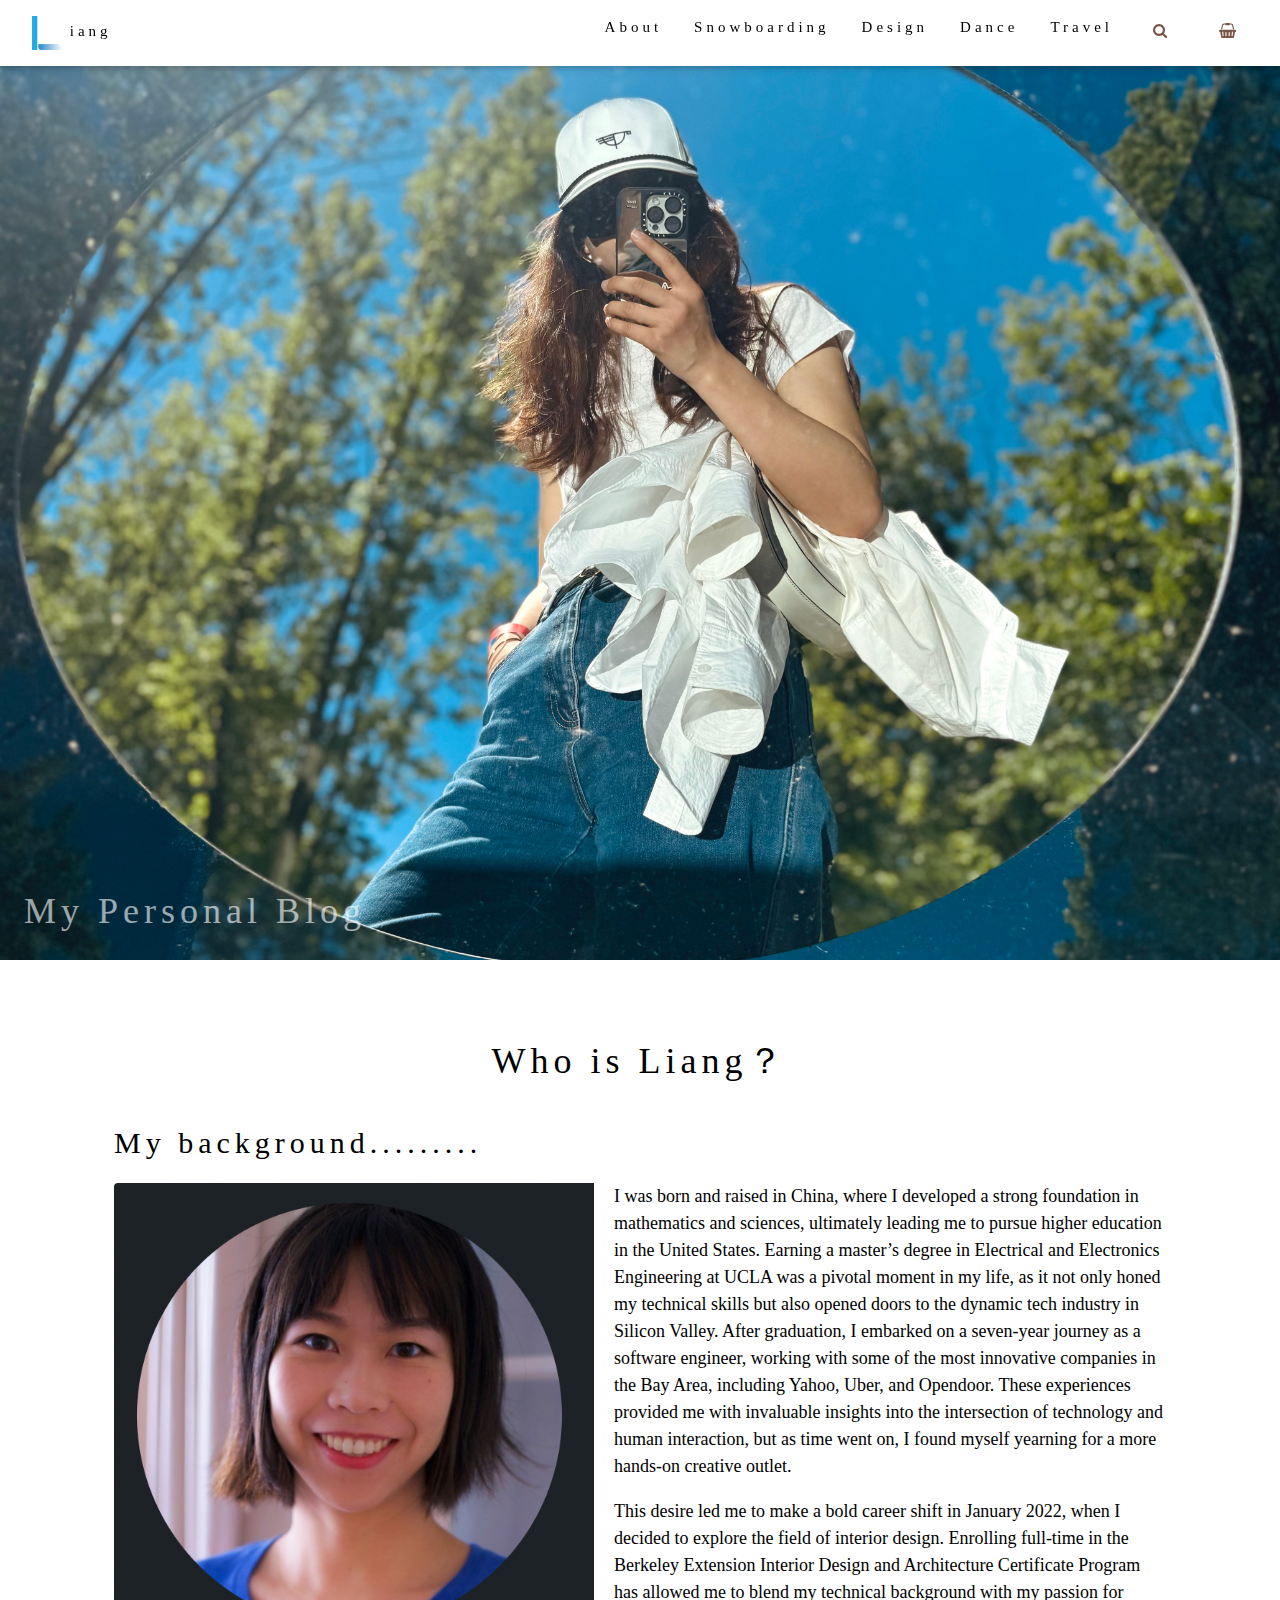
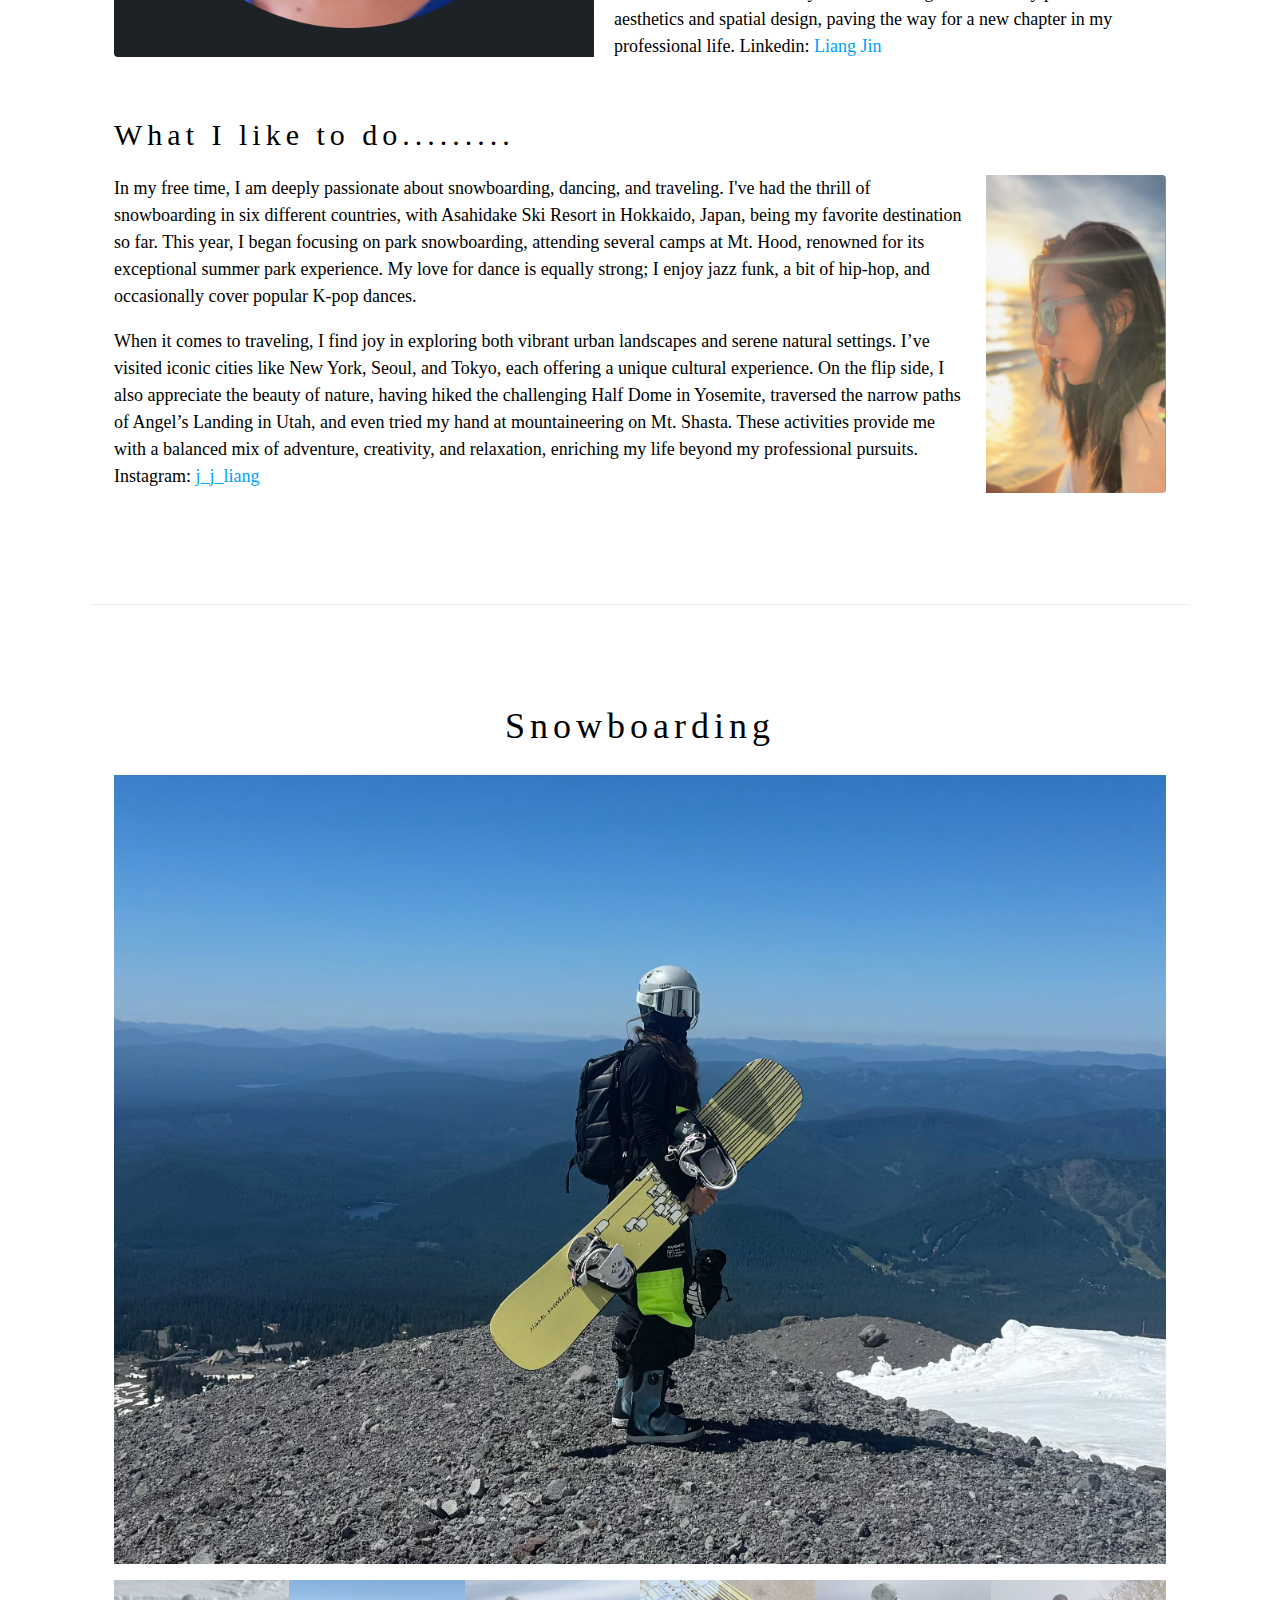
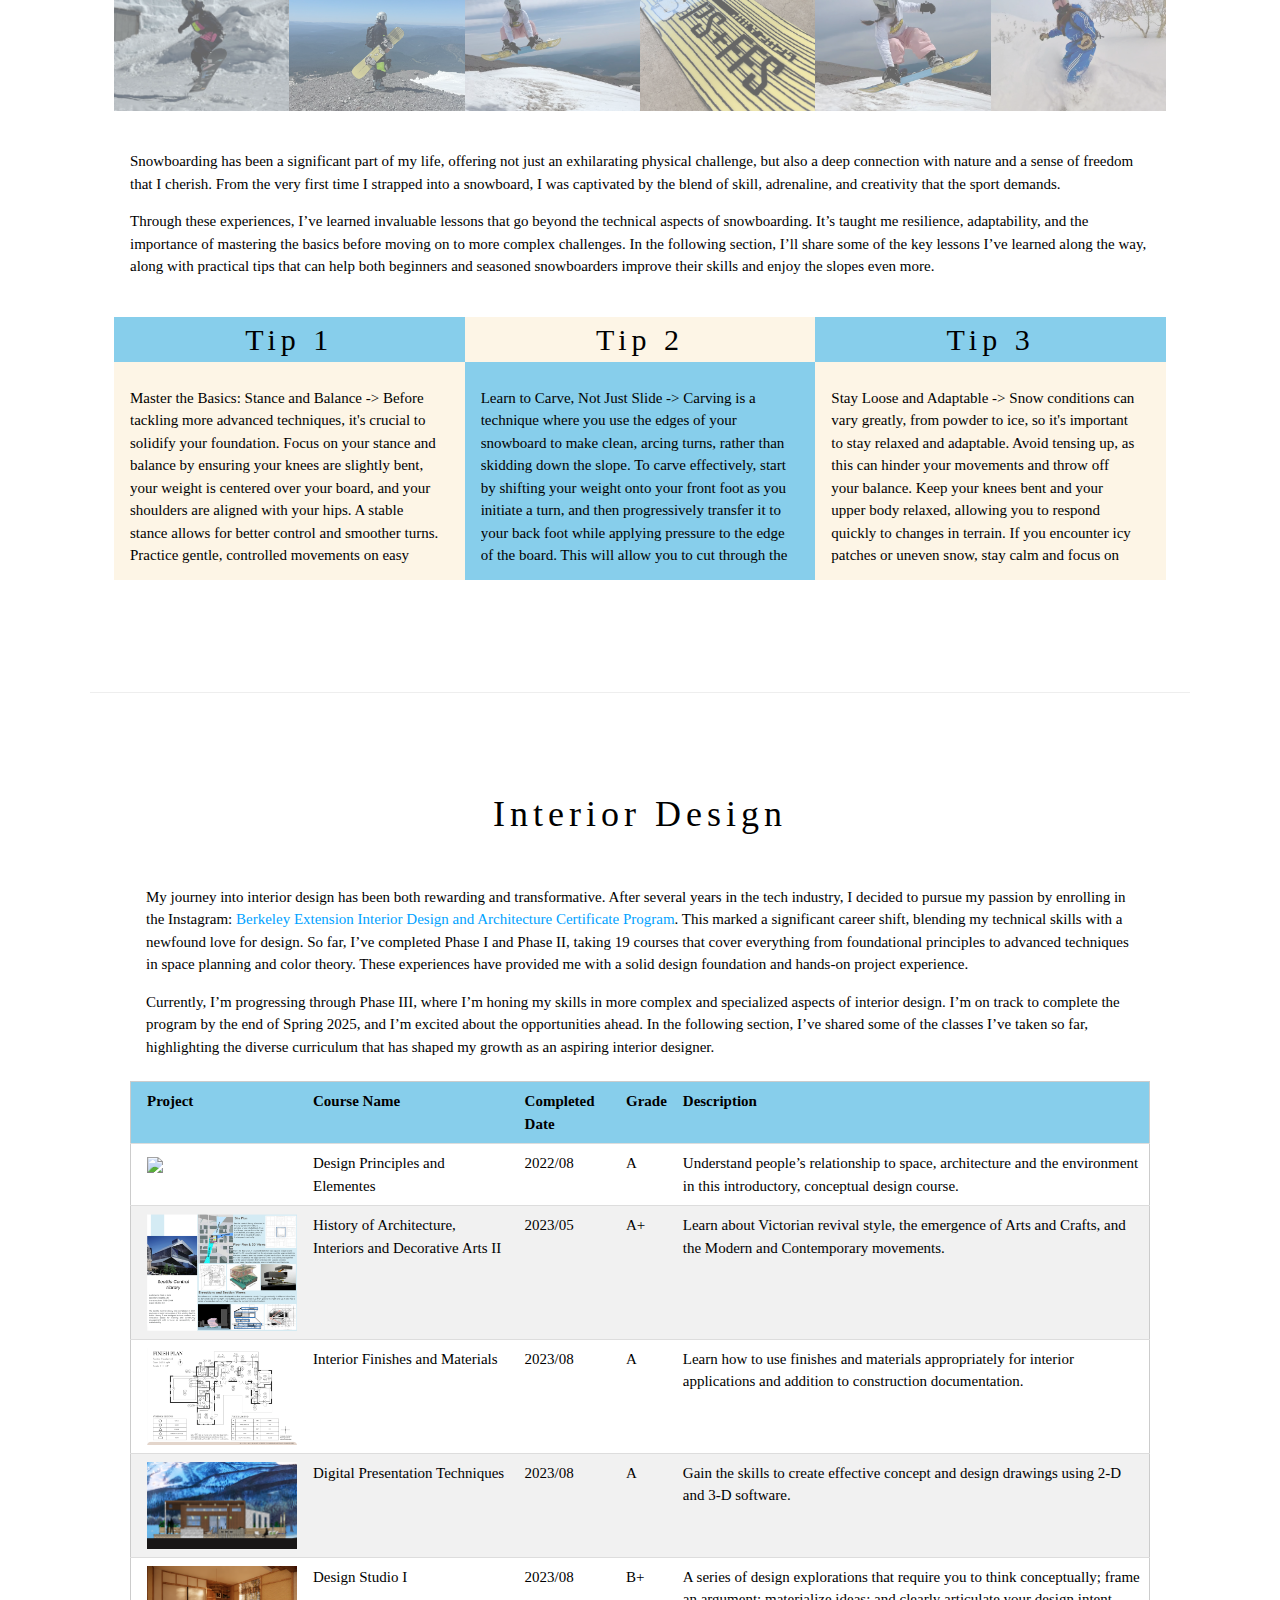
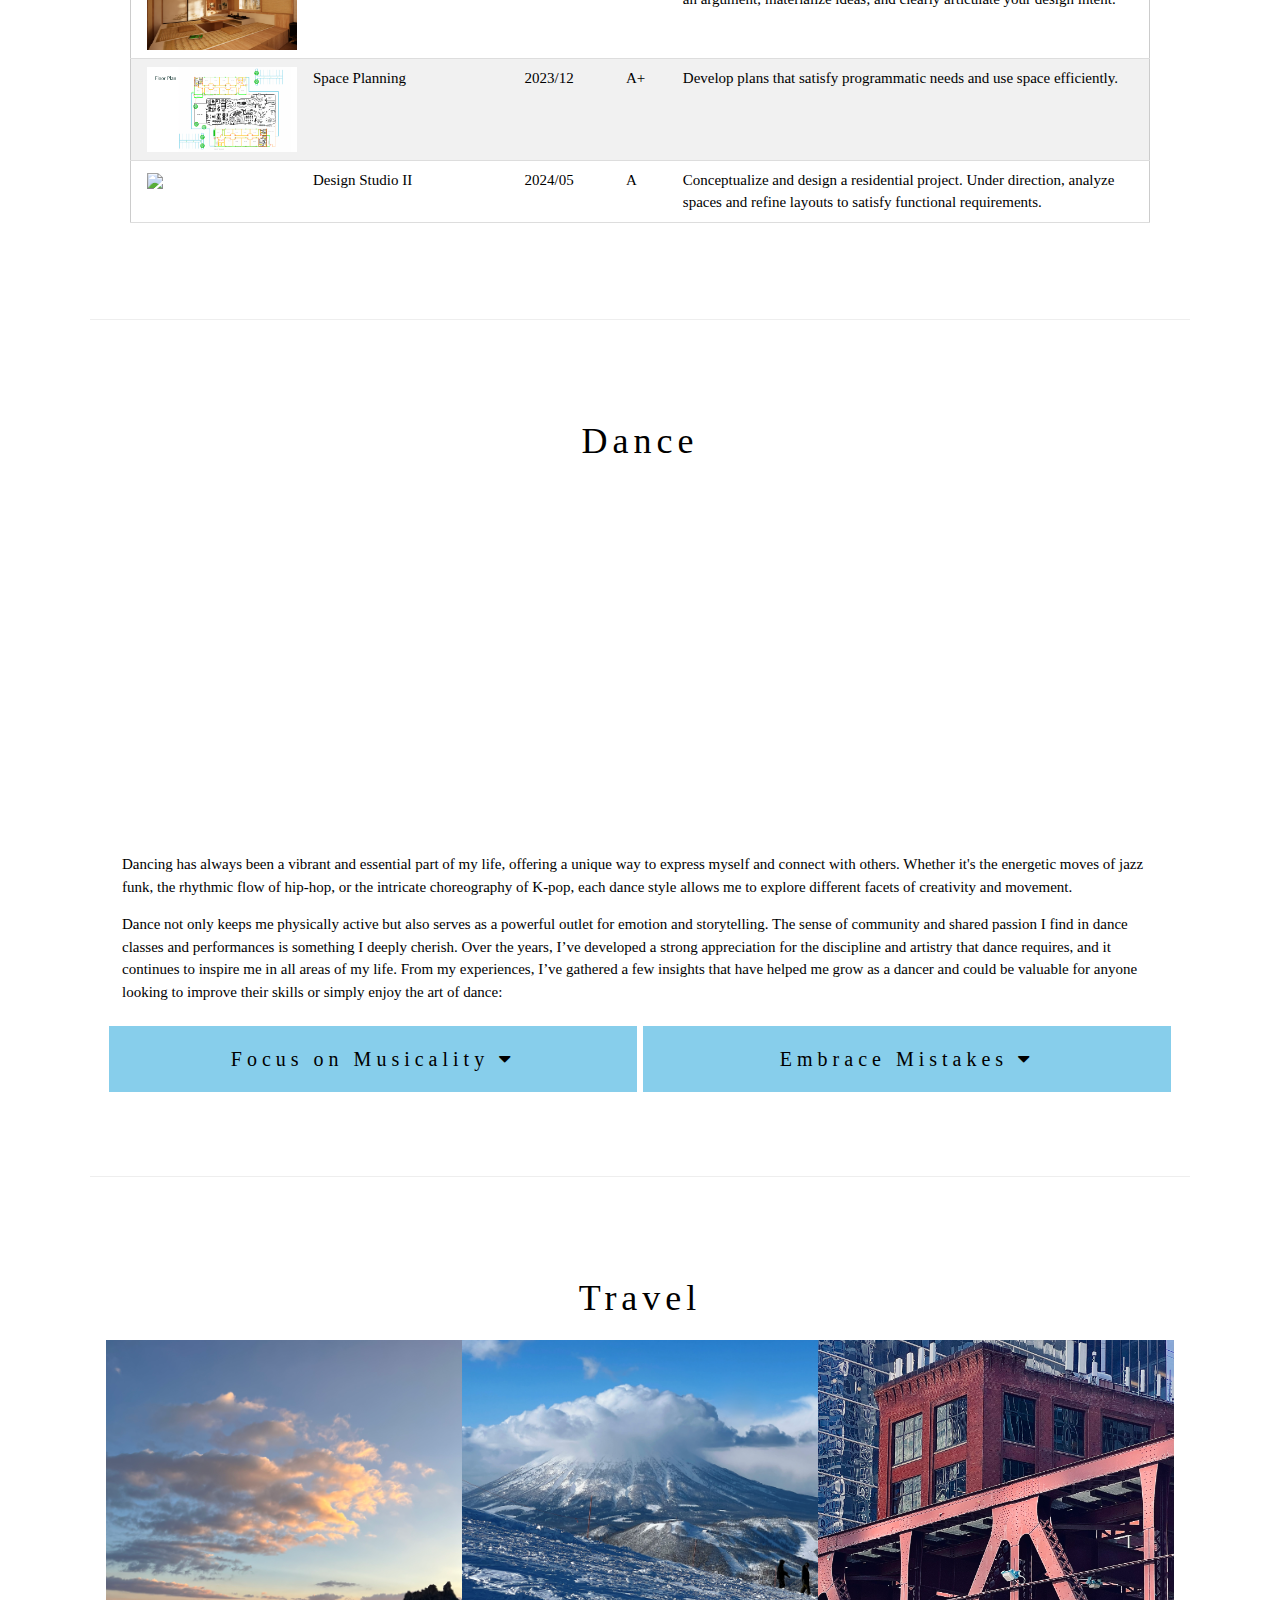
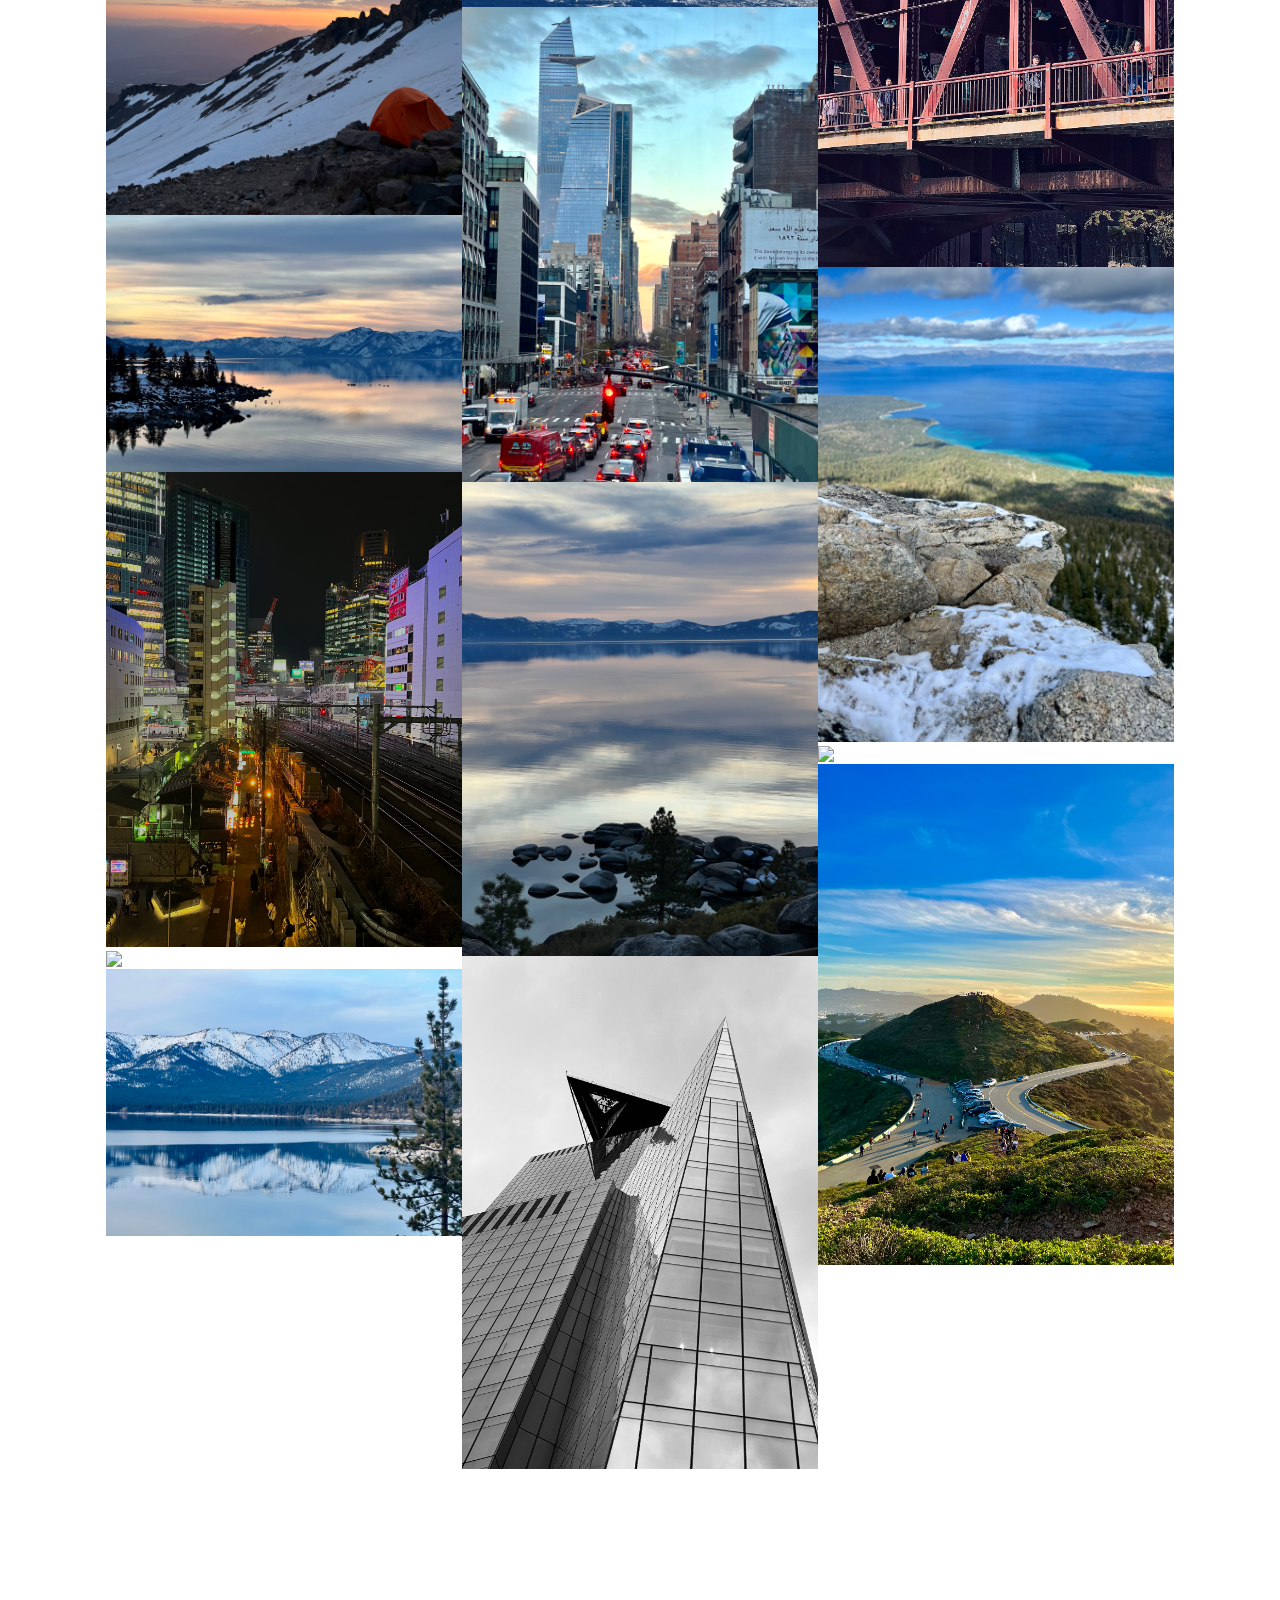
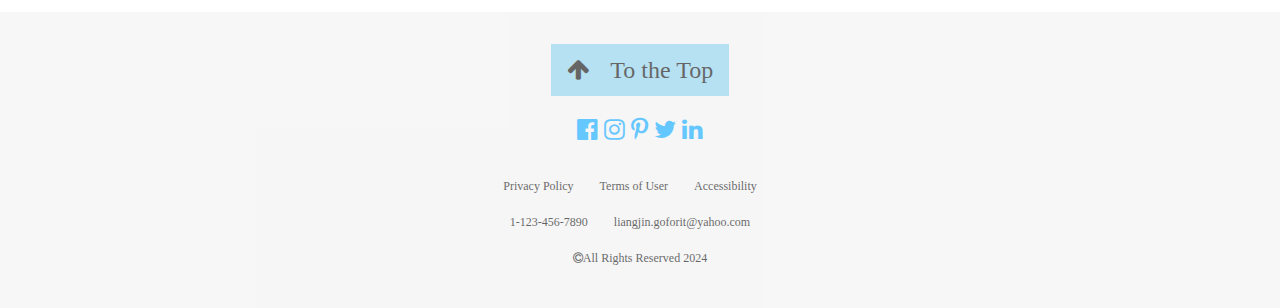
==== commit 81426510: "some small changes" ====
--- a/index.html
+++ b/index.html
@@ -480,9 +480,17 @@
             <p>
               My journey into interior design has been both rewarding and
               transformative. After several years in the tech industry, I
-              decided to pursue my passion by enrolling in the Berkeley
-              Extension Interior Design and Architecture Certificate Program.
-              This marked a significant career shift, blending my technical
+              decided to pursue my passion by enrolling in the
+              <span
+                >Instagram:
+                <a
+                  href="https://extension.berkeley.edu/public/category/courseCategoryCertificateProfile.do?method=load&certificateId=17017&selectedProgramAreaId=11461&selectedProgramStreamId=15552/"
+                  target="_blank"
+                  class="w3-hover-opacity"
+                  >Berkeley Extension Interior Design and Architecture
+                  Certificate Program</a
+                ></span
+              >. This marked a significant career shift, blending my technical
               skills with a newfound love for design. So far, I’ve completed
               Phase I and Phase II, taking 19 courses that cover everything from
               foundational principles to advanced techniques in space planning
@@ -730,87 +738,85 @@
             <script async src="//www.instagram.com/embed.js"></script>
           </div>
         </div>
+        <div class="w3-padding w3-center-align">
+          <p>
+            Dancing has always been a vibrant and essential part of my life,
+            offering a unique way to express myself and connect with others.
+            Whether it's the energetic moves of jazz funk, the rhythmic flow of
+            hip-hop, or the intricate choreography of K-pop, each dance style
+            allows me to explore different facets of creativity and movement.
+          </p>
+          <p>
+            Dance not only keeps me physically active but also serves as a
+            powerful outlet for emotion and storytelling. The sense of community
+            and shared passion I find in dance classes and performances is
+            something I deeply cherish. Over the years, I’ve developed a strong
+            appreciation for the discipline and artistry that dance requires,
+            and it continues to inspire me in all areas of my life. From my
+            experiences, I’ve gathered a few insights that have helped me grow
+            as a dancer and could be valuable for anyone looking to improve
+            their skills or simply enjoy the art of dance:
+          </p>
+        </div>
+        <!-- accordion -->
+        <div class="w3-row">
+          <div
+            class="w3-col m6 w3-left"
+            style="padding-right: 3px; padding-left: 3px"
+          >
+            <button
+              onclick="myAccordion('accordion1')"
+              class="w3-button w3-block w3-light-blue w3-center-align"
+              id="accordionBtn1"
+            >
+              <h4>Focus on Musicality <i class="fa fa-caret-down"></i></h4>
+            </button>
+            <div
+              id="accordion1"
+              class="w3-hide w3-container"
+              style="height: 260px"
+            >
+              <p>
+                Musicality is key to elevating your dance performance. It’s not
+                just about hitting the beats but also about feeling the music
+                and interpreting it through your movements. Practice listening
+                to different genres and rhythms, and experiment with how your
+                body responds to them. By understanding the nuances of the
+                music, you can add more expression and emotion to your dance,
+                making your performance more engaging and dynamic.
+              </p>
+            </div>
+          </div>
+          <div
+            class="w3-col m6 w3-left"
+            style="padding-right: 3px; padding-left: 3px"
+          >
+            <button
+              onclick="myAccordion('accordion2')"
+              class="w3-button w3-block w3-light-blue w3-center-align"
+              id="accordionBtn1"
+            >
+              <h4>Embrace Mistakes <i class="fa fa-caret-down"></i></h4>
+            </button>
+            <div
+              id="accordion2"
+              class="w3-hide w3-container"
+              style="height: 260px"
+            >
+              <p>
+                Dance is as much about exploration as it is about technique.
+                Don’t be afraid to make mistakes or try something new, whether
+                it’s a challenging move or a different style. Mistakes are an
+                essential part of the learning process, helping you discover
+                what works best for you and how you can improve. Embrace the
+                imperfections, learn from them, and use them as stepping stones
+                to refine your skills and develop your unique style.
+              </p>
+            </div>
+          </div>
+        </div>
+        <script src="src/js/accordion.js"></script>
       </div>
-
-      <div class="w3-padding w3-center-align">
-        <p>
-          Dancing has always been a vibrant and essential part of my life,
-          offering a unique way to express myself and connect with others.
-          Whether it's the energetic moves of jazz funk, the rhythmic flow of
-          hip-hop, or the intricate choreography of K-pop, each dance style
-          allows me to explore different facets of creativity and movement.
-        </p>
-        <p>
-          Dance not only keeps me physically active but also serves as a
-          powerful outlet for emotion and storytelling. The sense of community
-          and shared passion I find in dance classes and performances is
-          something I deeply cherish. Over the years, I’ve developed a strong
-          appreciation for the discipline and artistry that dance requires, and
-          it continues to inspire me in all areas of my life. From my
-          experiences, I’ve gathered a few insights that have helped me grow as
-          a dancer and could be valuable for anyone looking to improve their
-          skills or simply enjoy the art of dance:
-        </p>
-      </div>
-      <!-- accordion -->
-      <div class="w3-row">
-        <div
-          class="w3-col m6 w3-left"
-          style="padding-right: 3px; padding-left: 3px"
-        >
-          <button
-            onclick="myAccordion('accordion1')"
-            class="w3-button w3-block w3-light-blue w3-center-align"
-            id="accordionBtn1"
-          >
-            <h4>Focus on Musicality <i class="fa fa-caret-down"></i></h4>
-          </button>
-          <div
-            id="accordion1"
-            class="w3-hide w3-container"
-            style="height: 260px"
-          >
-            <p>
-              Musicality is key to elevating your dance performance. It’s not
-              just about hitting the beats but also about feeling the music and
-              interpreting it through your movements. Practice listening to
-              different genres and rhythms, and experiment with how your body
-              responds to them. By understanding the nuances of the music, you
-              can add more expression and emotion to your dance, making your
-              performance more engaging and dynamic.
-            </p>
-          </div>
-        </div>
-        <div
-          class="w3-col m6 w3-left"
-          style="padding-right: 3px; padding-left: 3px"
-        >
-          <button
-            onclick="myAccordion('accordion2')"
-            class="w3-button w3-block w3-light-blue w3-center-align"
-            id="accordionBtn1"
-          >
-            <h4>Embrace Mistakes <i class="fa fa-caret-down"></i></h4>
-          </button>
-          <div
-            id="accordion2"
-            class="w3-hide w3-container"
-            style="height: 260px"
-          >
-            <p>
-              Dance is as much about exploration as it is about technique. Don’t
-              be afraid to make mistakes or try something new, whether it’s a
-              challenging move or a different style. Mistakes are an essential
-              part of the learning process, helping you discover what works best
-              for you and how you can improve. Embrace the imperfections, learn
-              from them, and use them as stepping stones to refine your skills
-              and develop your unique style.
-            </p>
-          </div>
-        </div>
-      </div>
-
-      <script src="src/js/accordion.js"></script>
       <hr />
 
       <!-- Travel Section -->
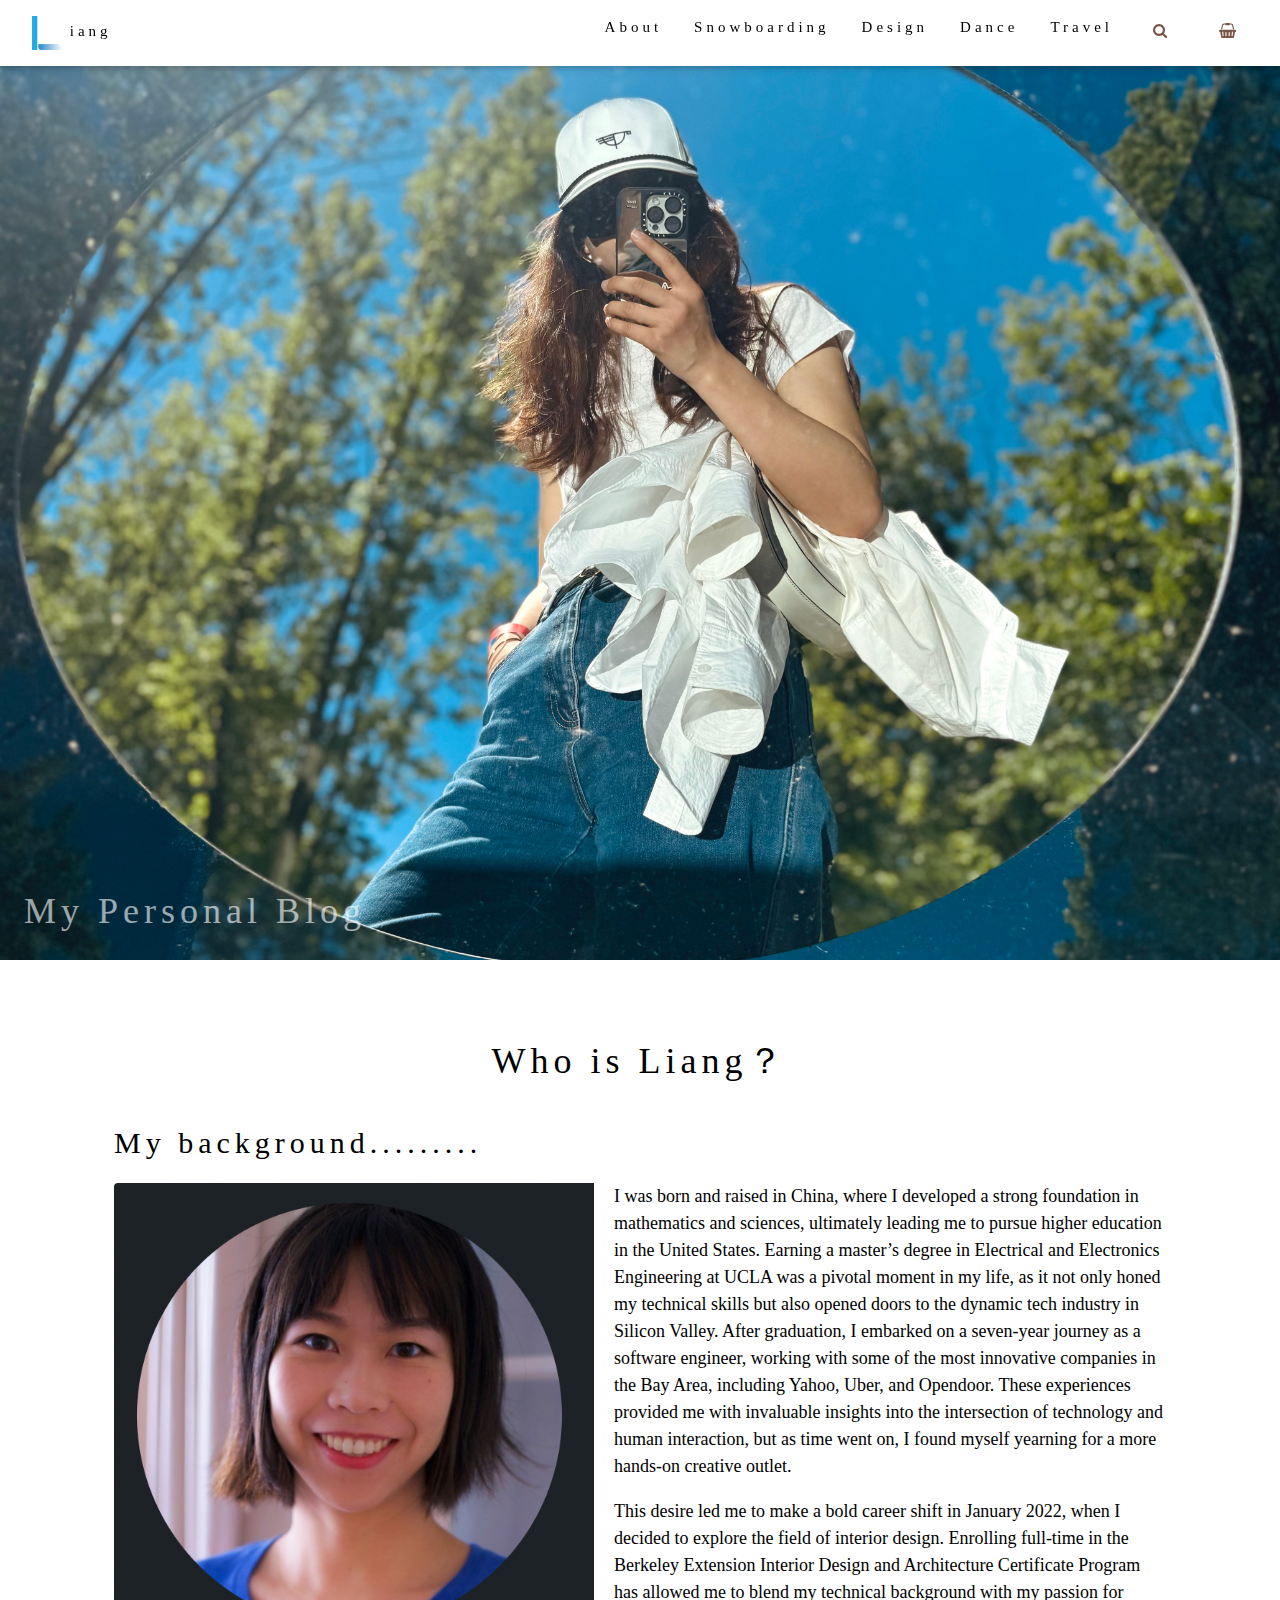
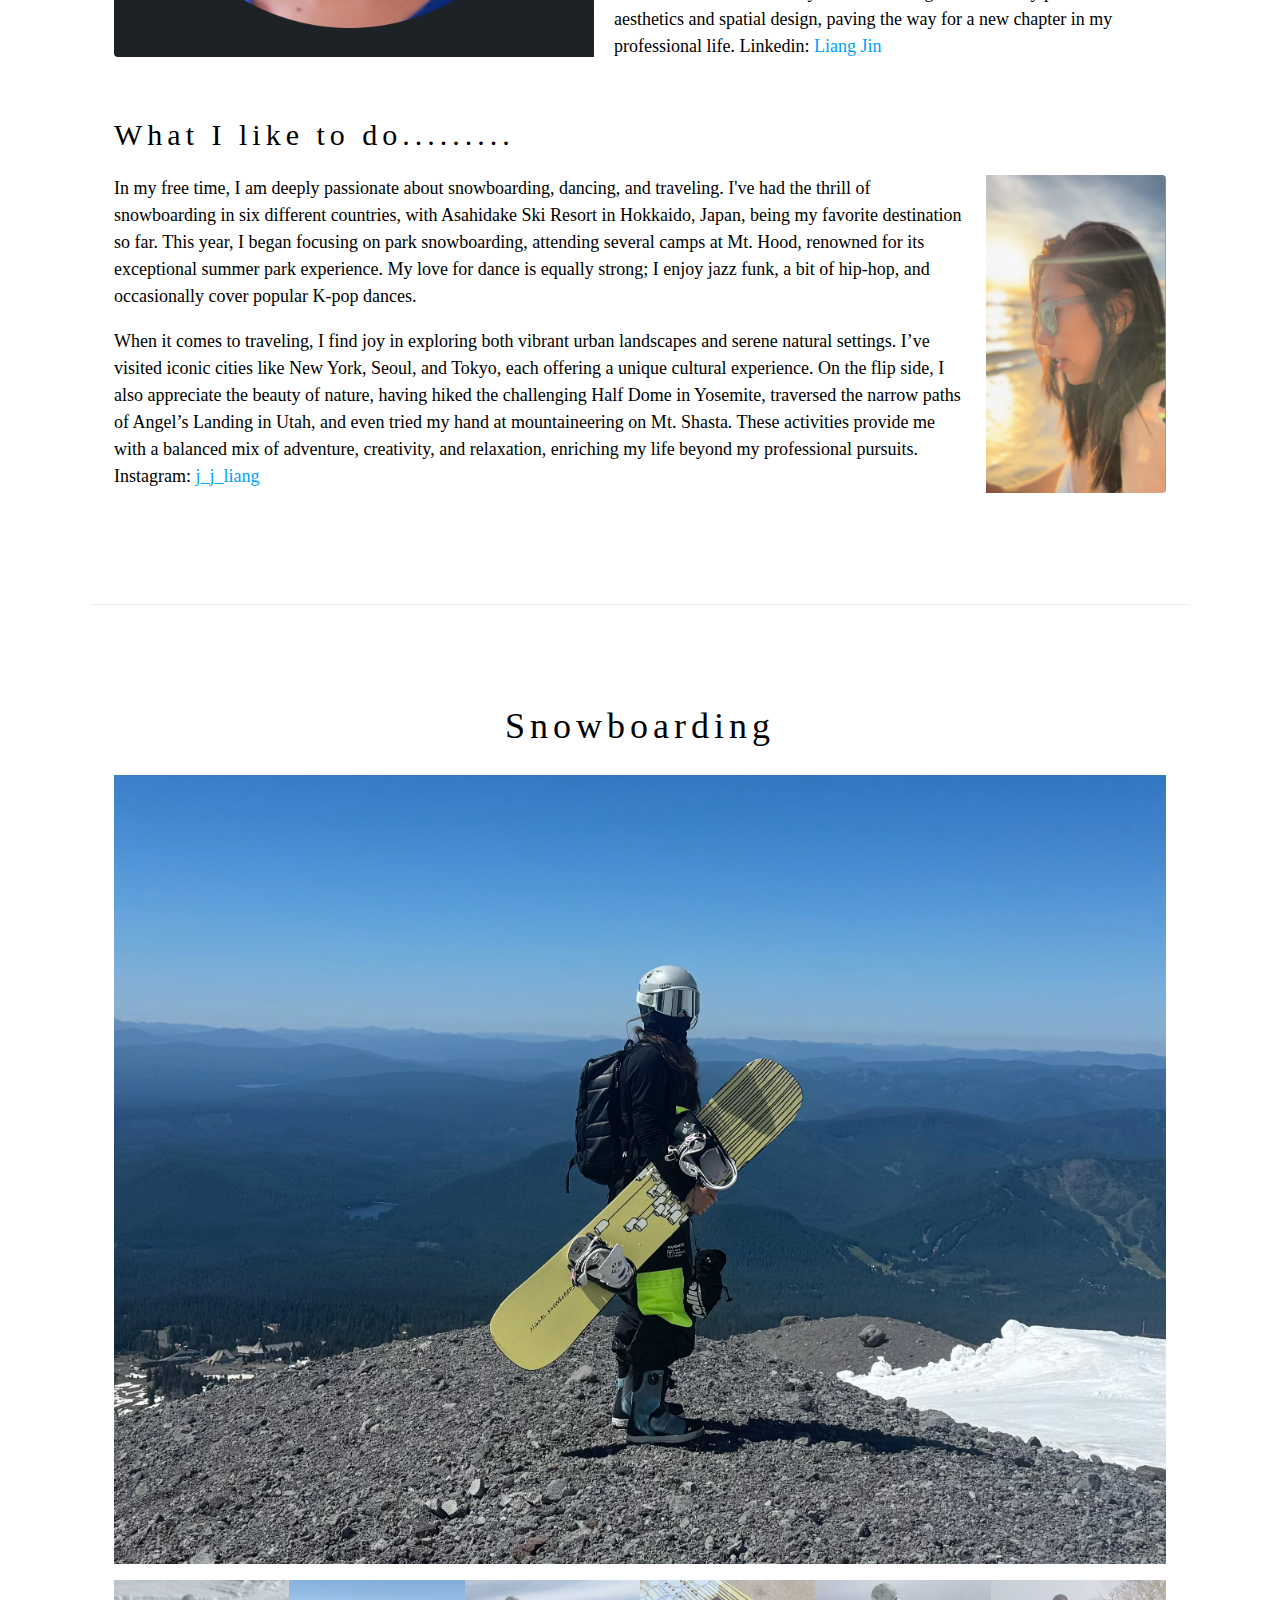
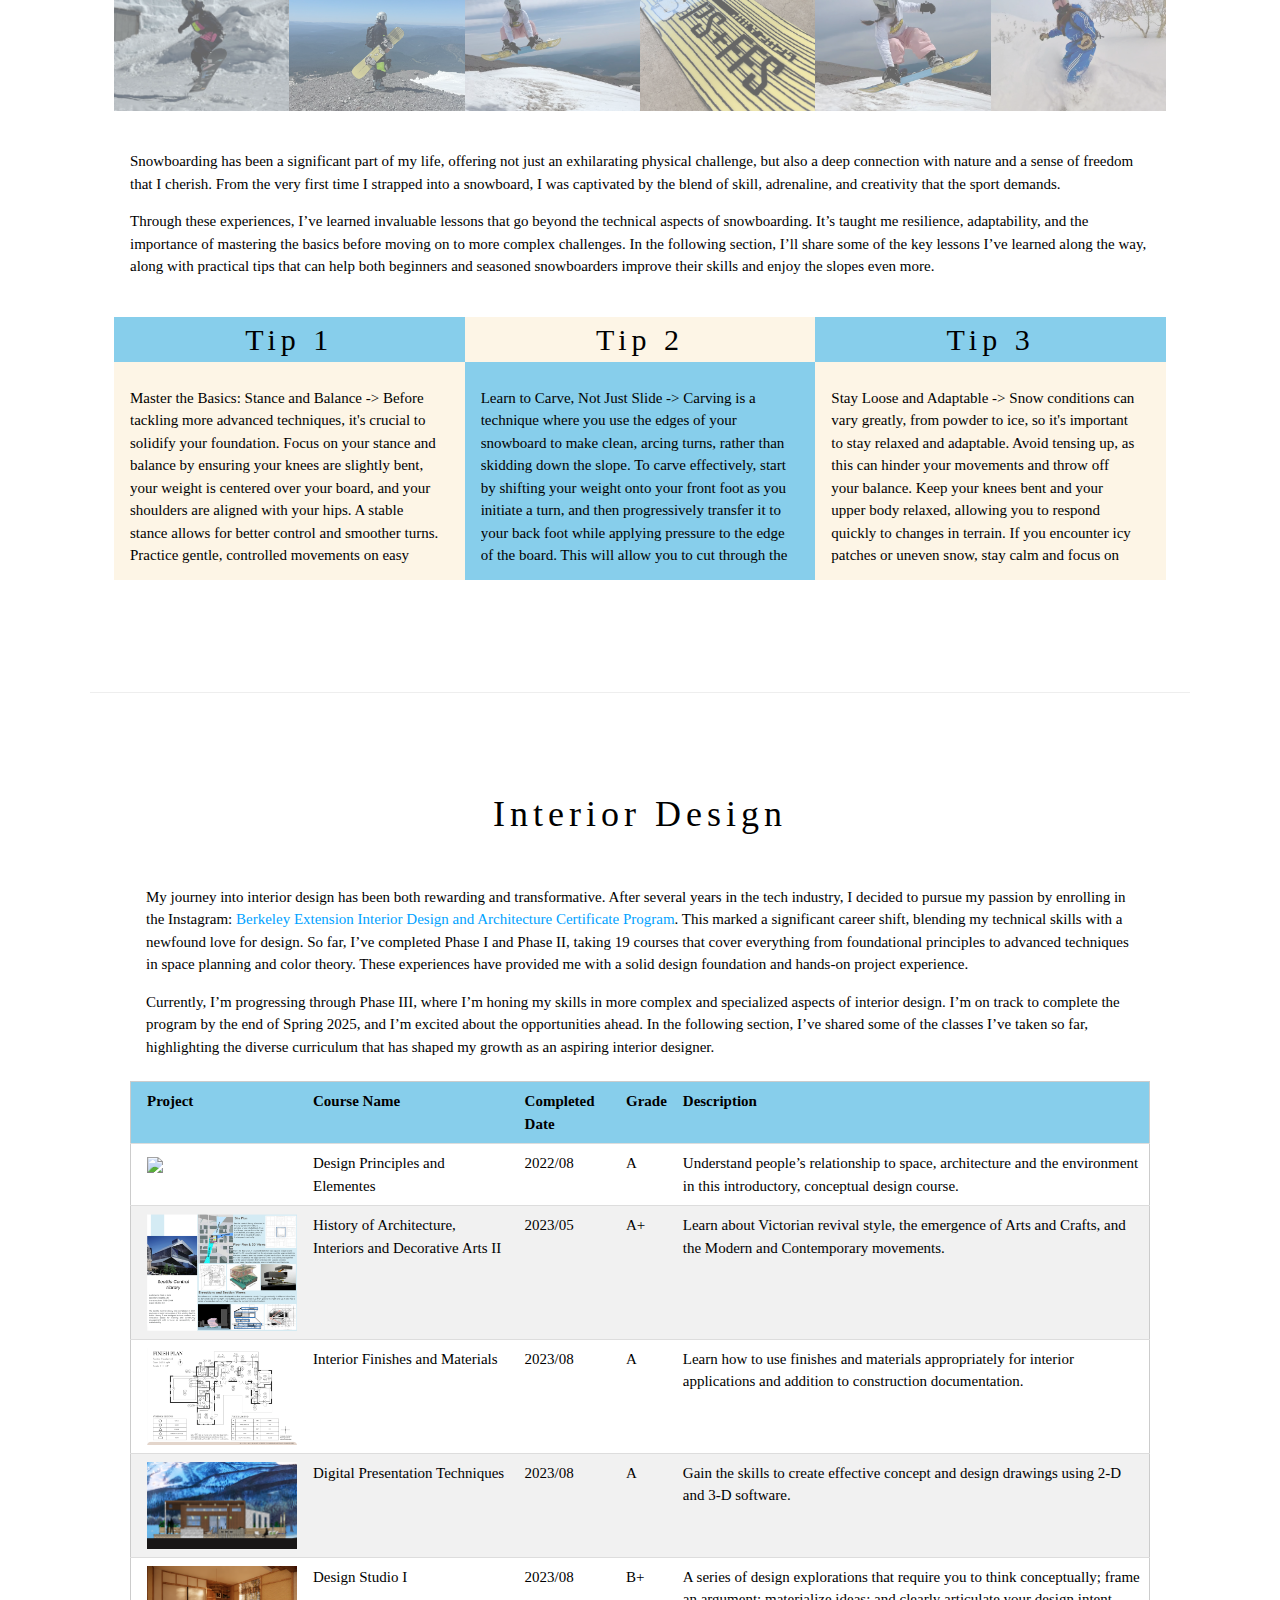
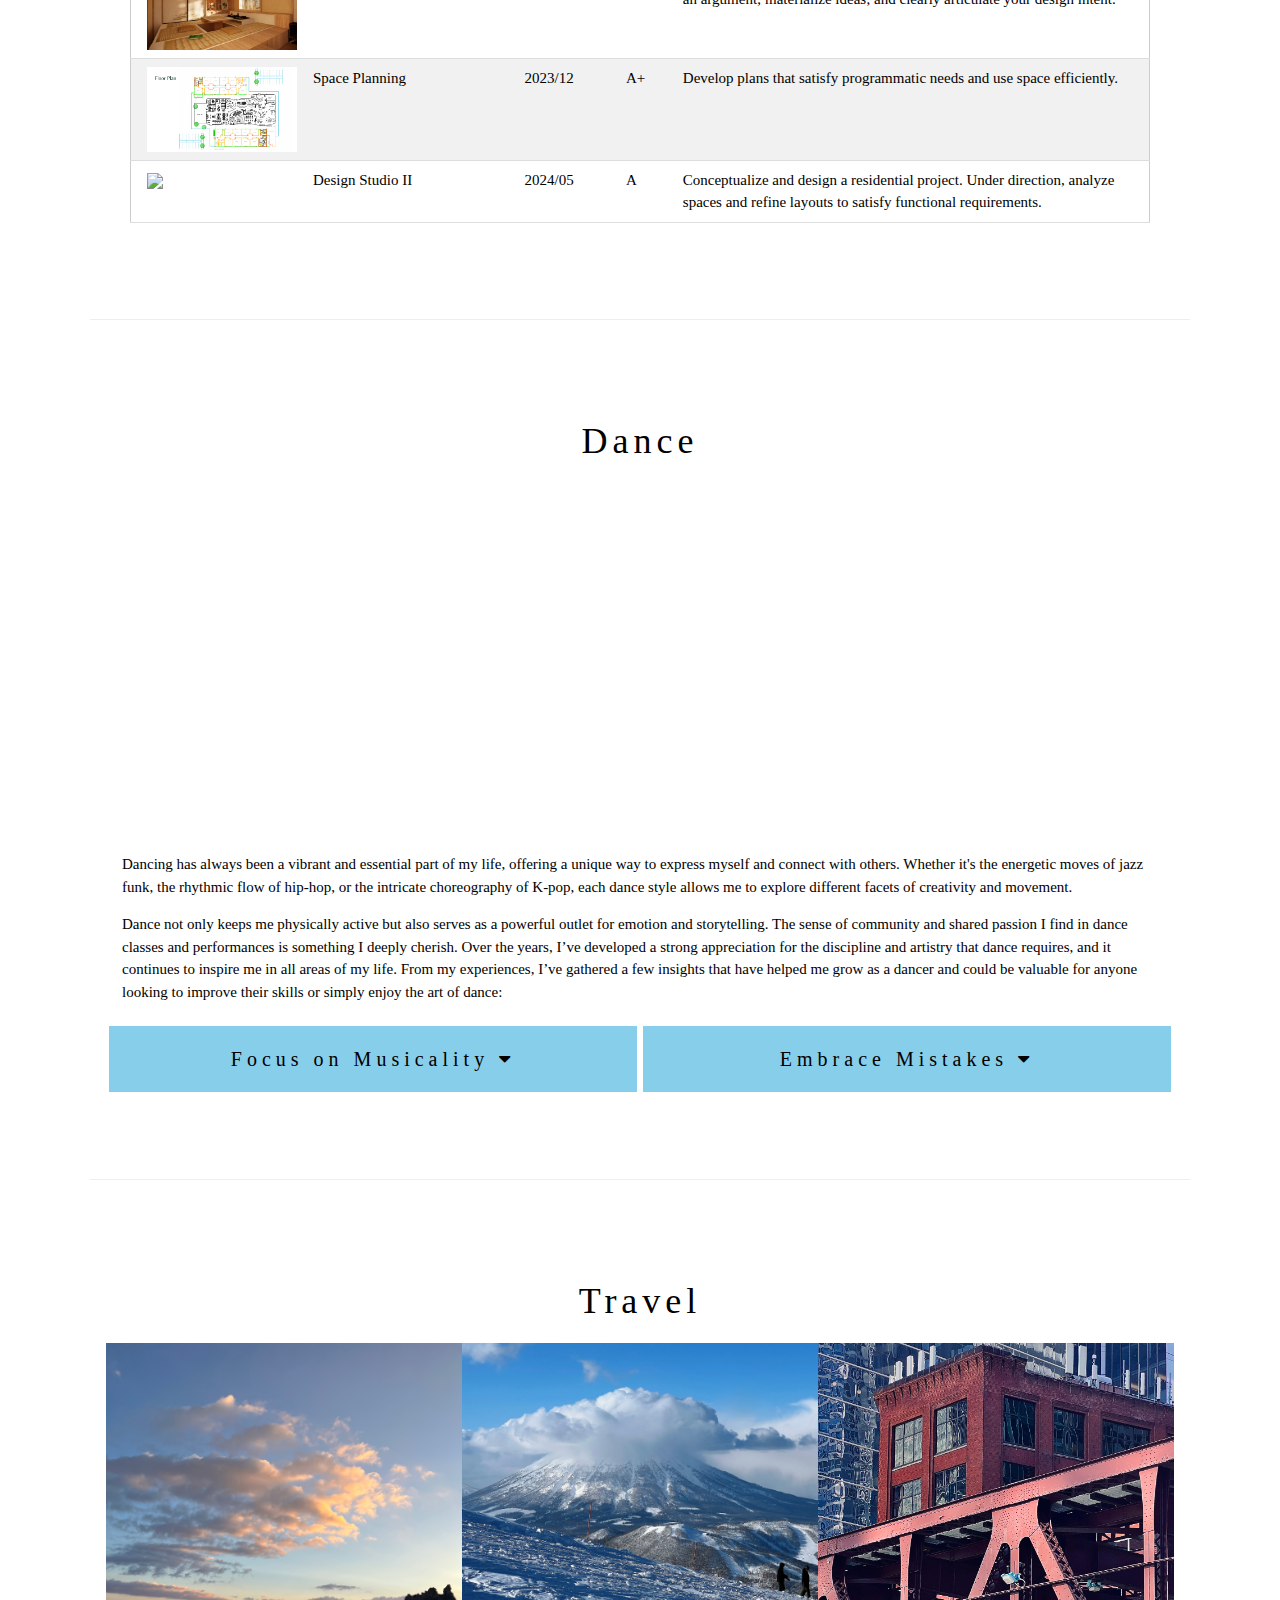
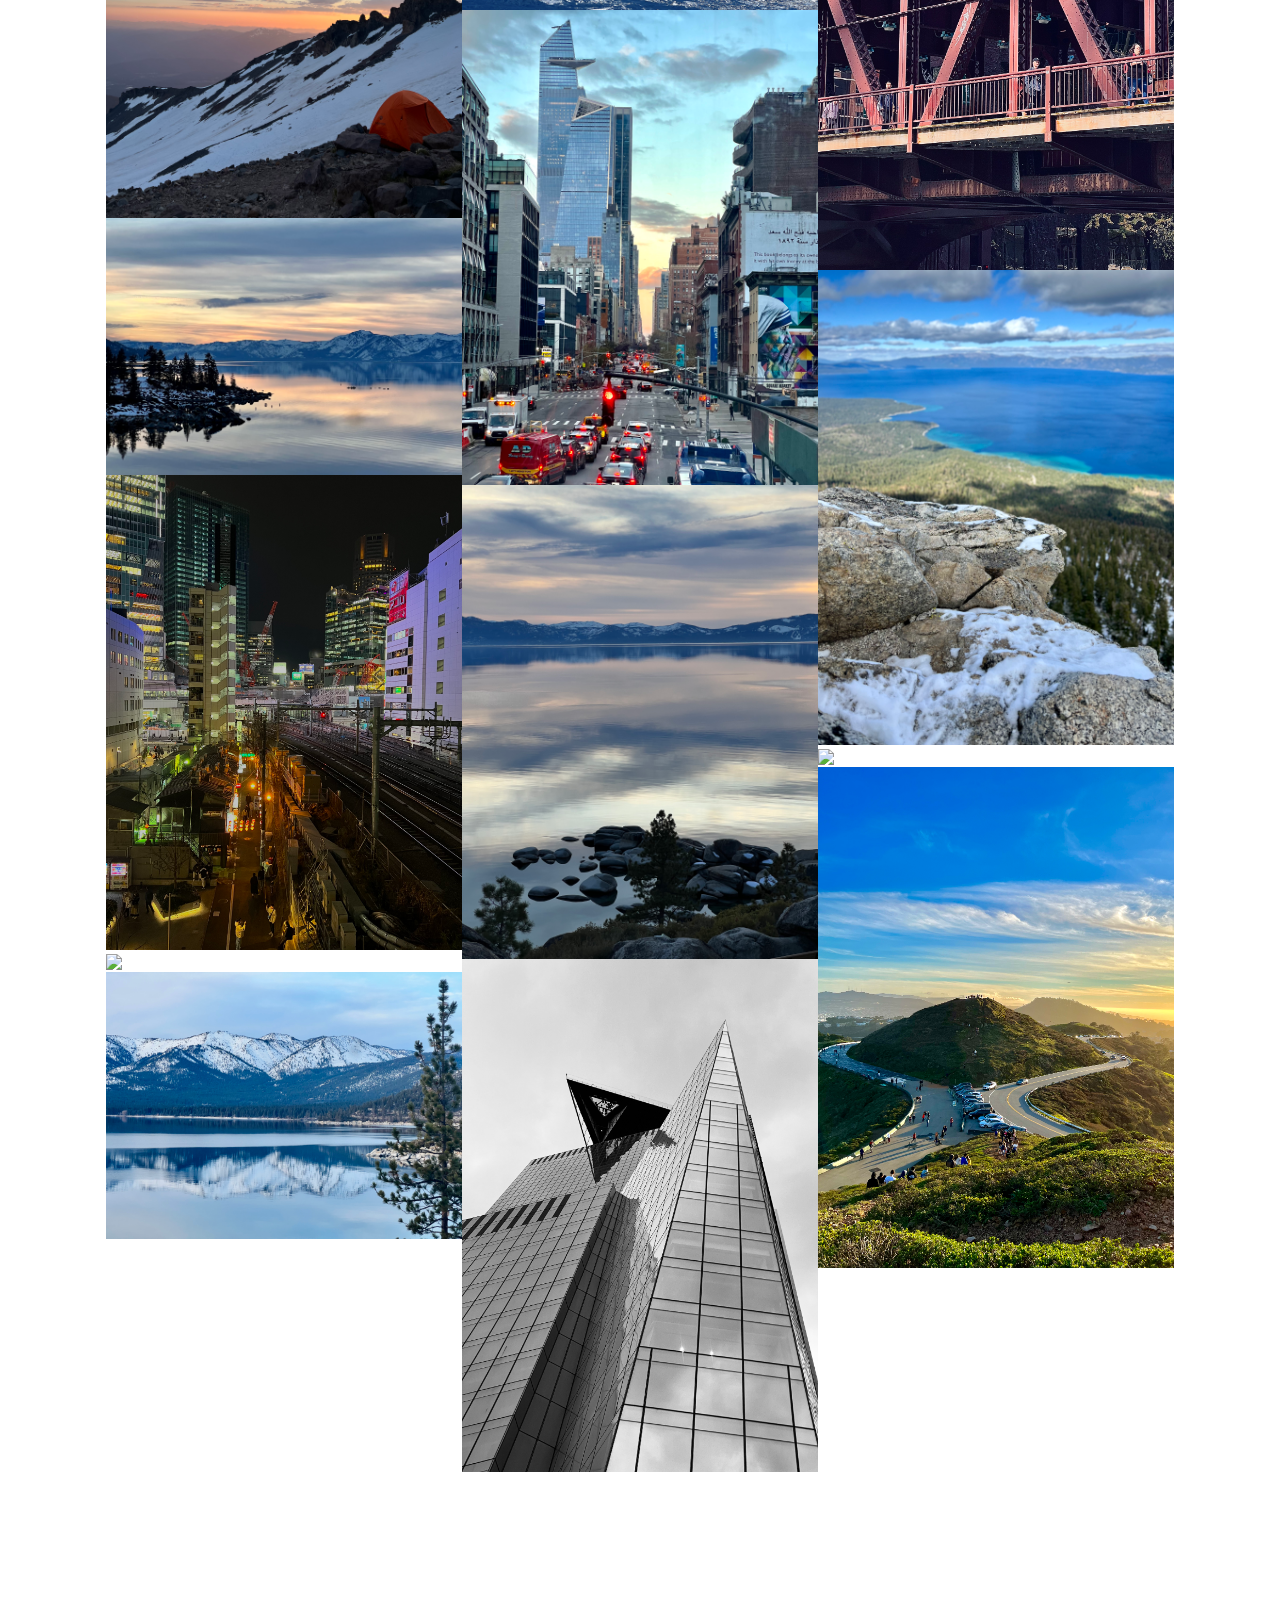
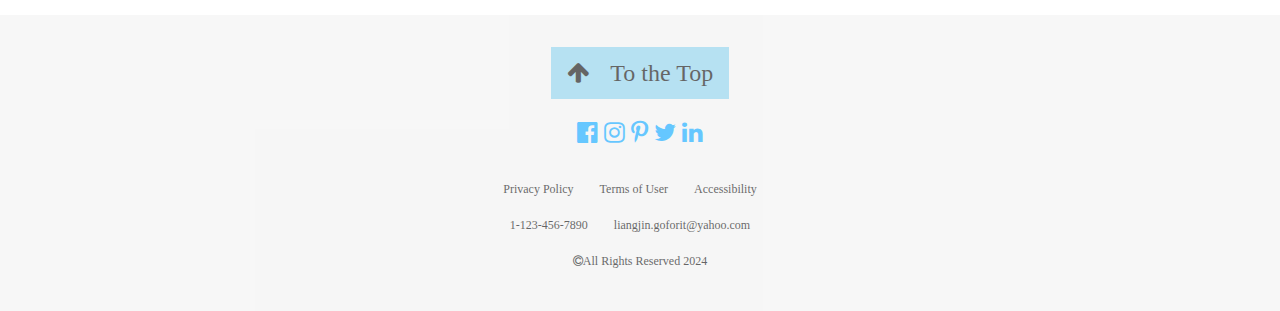
==== commit 2e5469c3: "update" ====
--- a/index.html
+++ b/index.html
@@ -762,7 +762,7 @@
         <div class="w3-row">
           <div
             class="w3-col m6 w3-left"
-            style="padding-right: 3px; padding-left: 3px"
+            style="padding-right: 3px; padding-left: 3px; padding-bottom: 3px"
           >
             <button
               onclick="myAccordion('accordion1')"
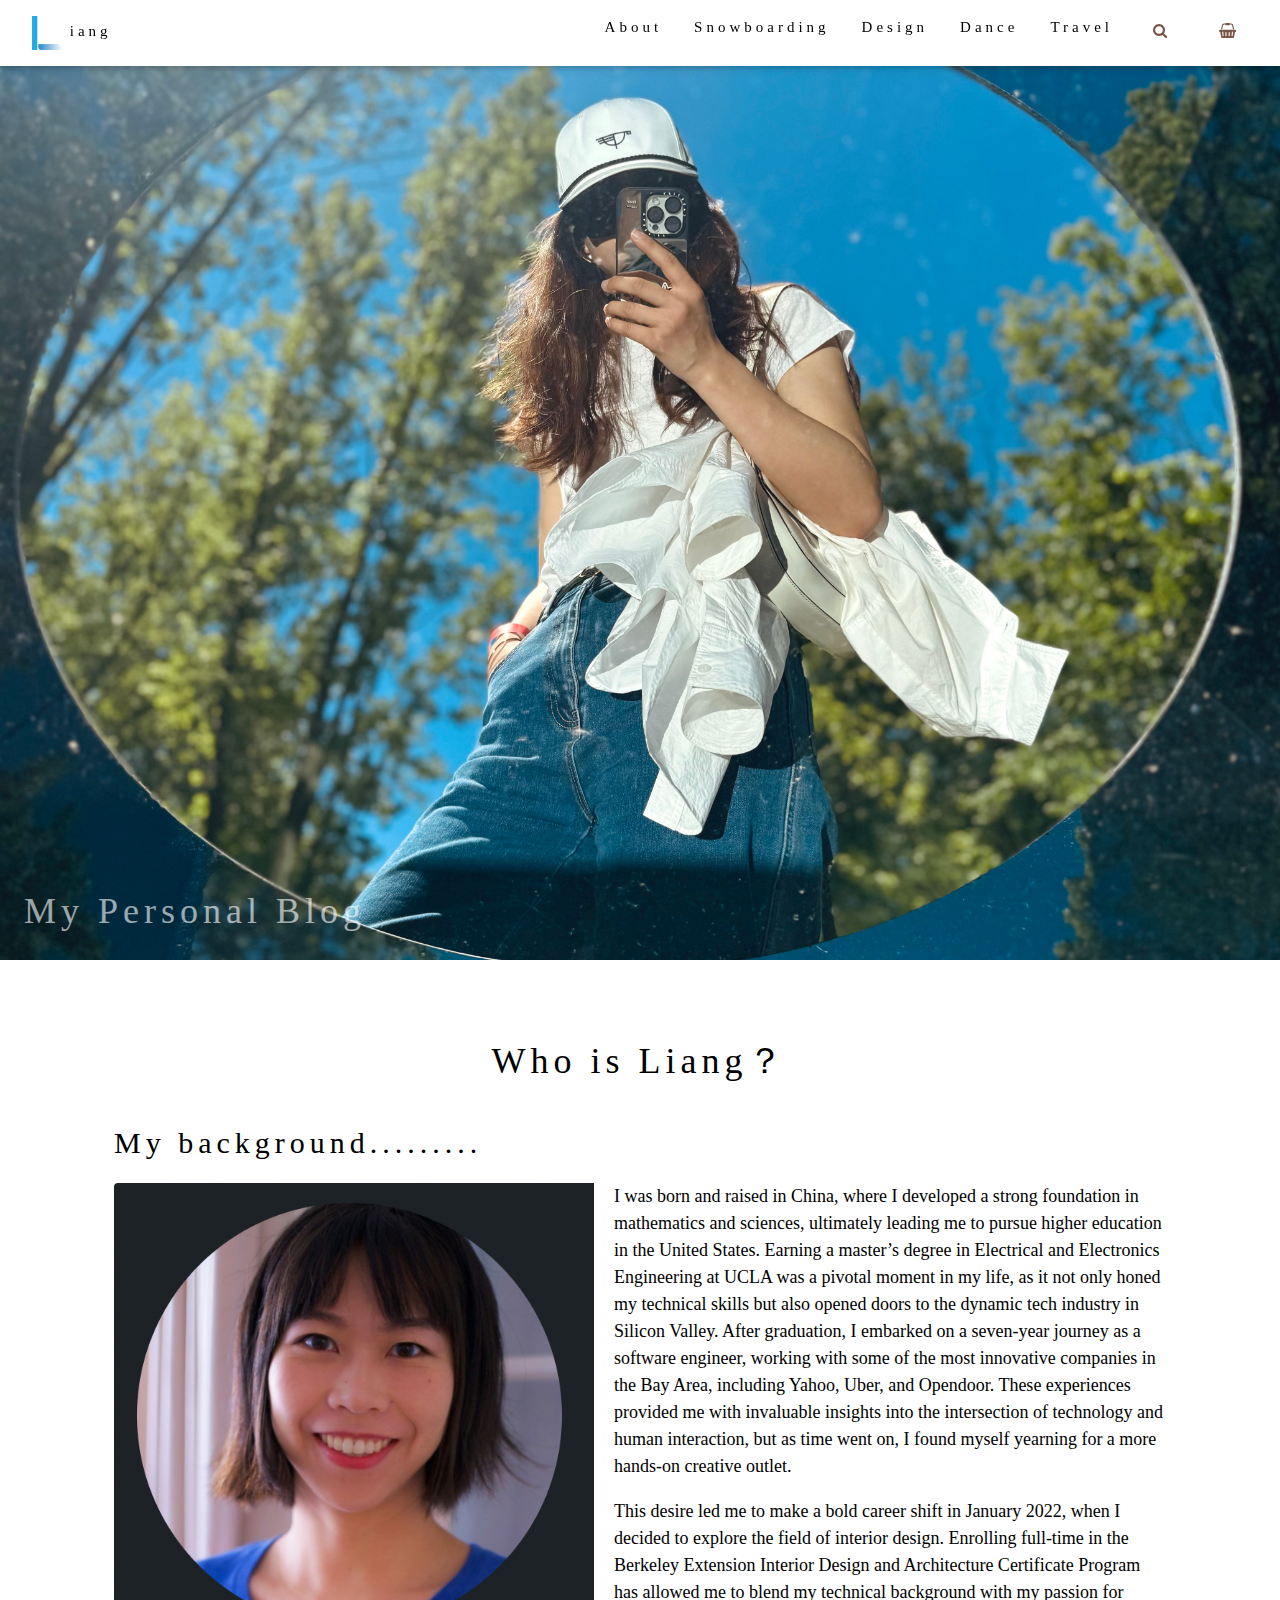
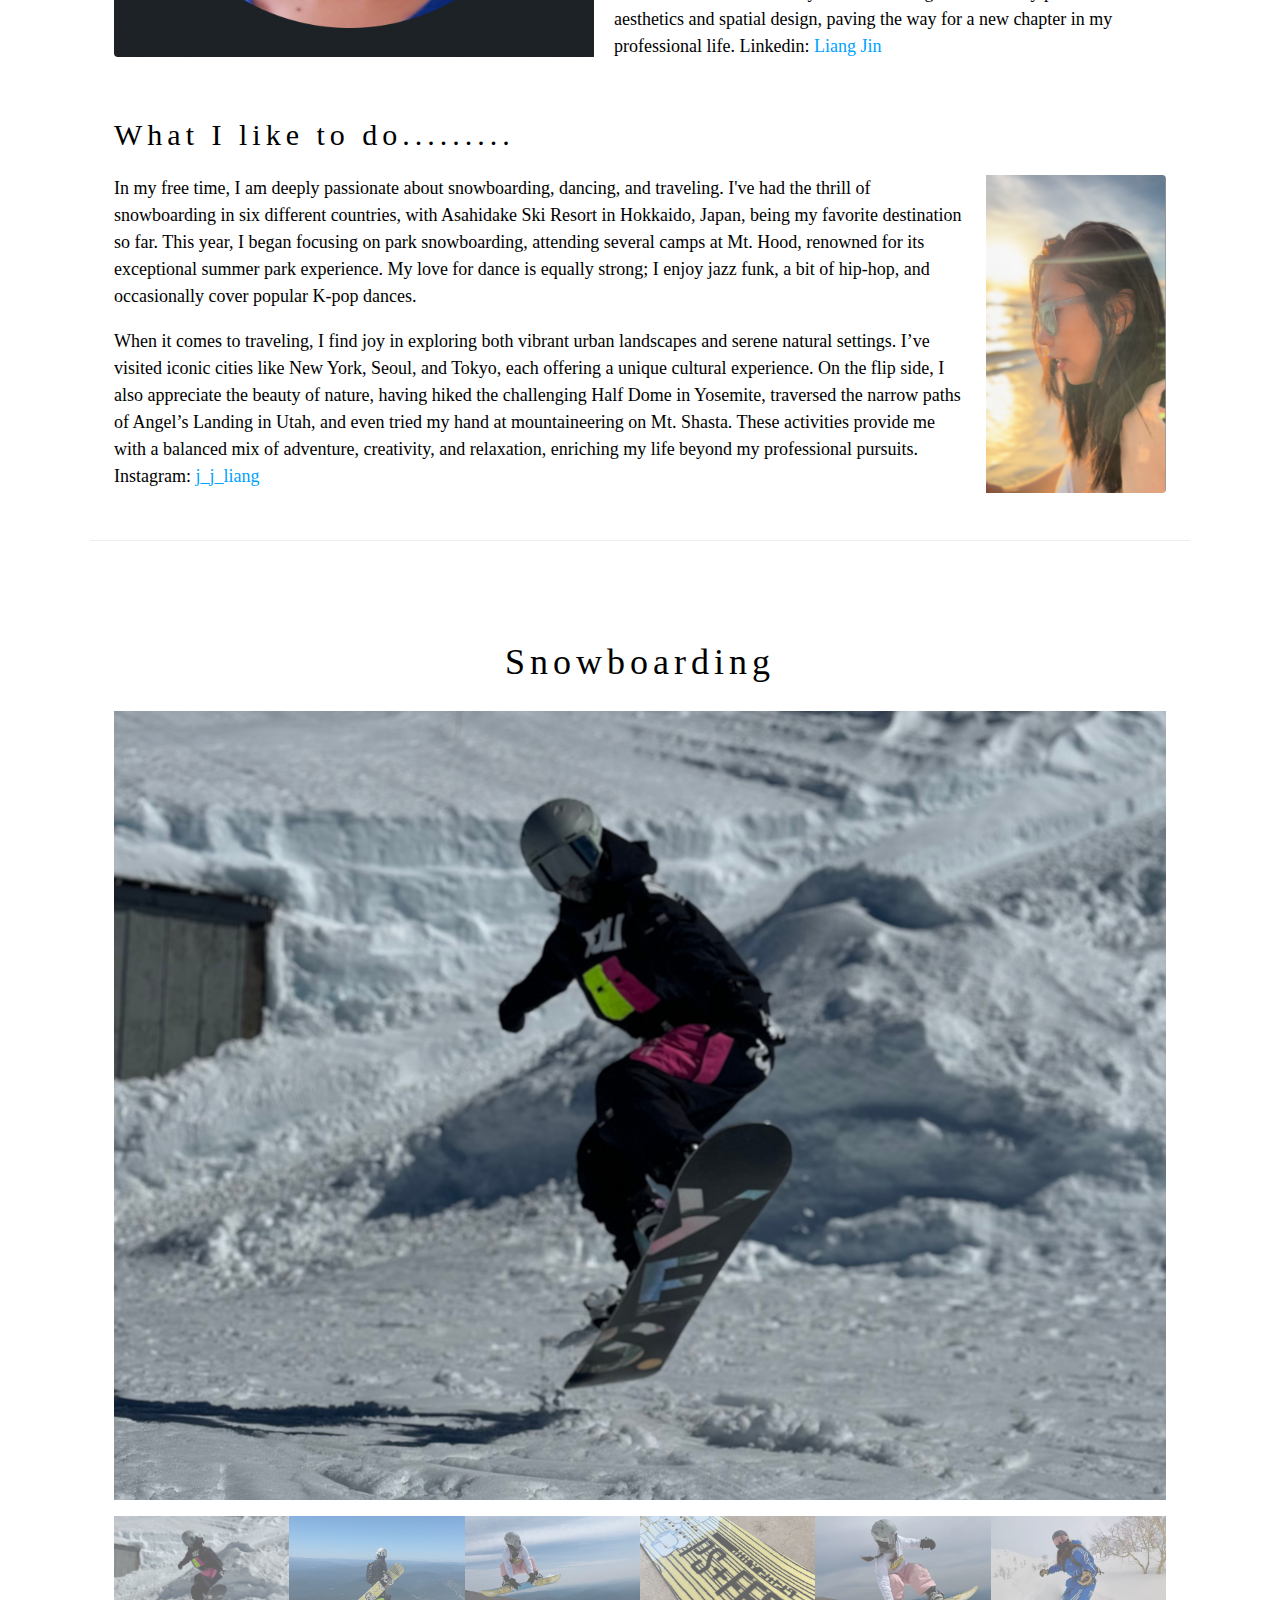
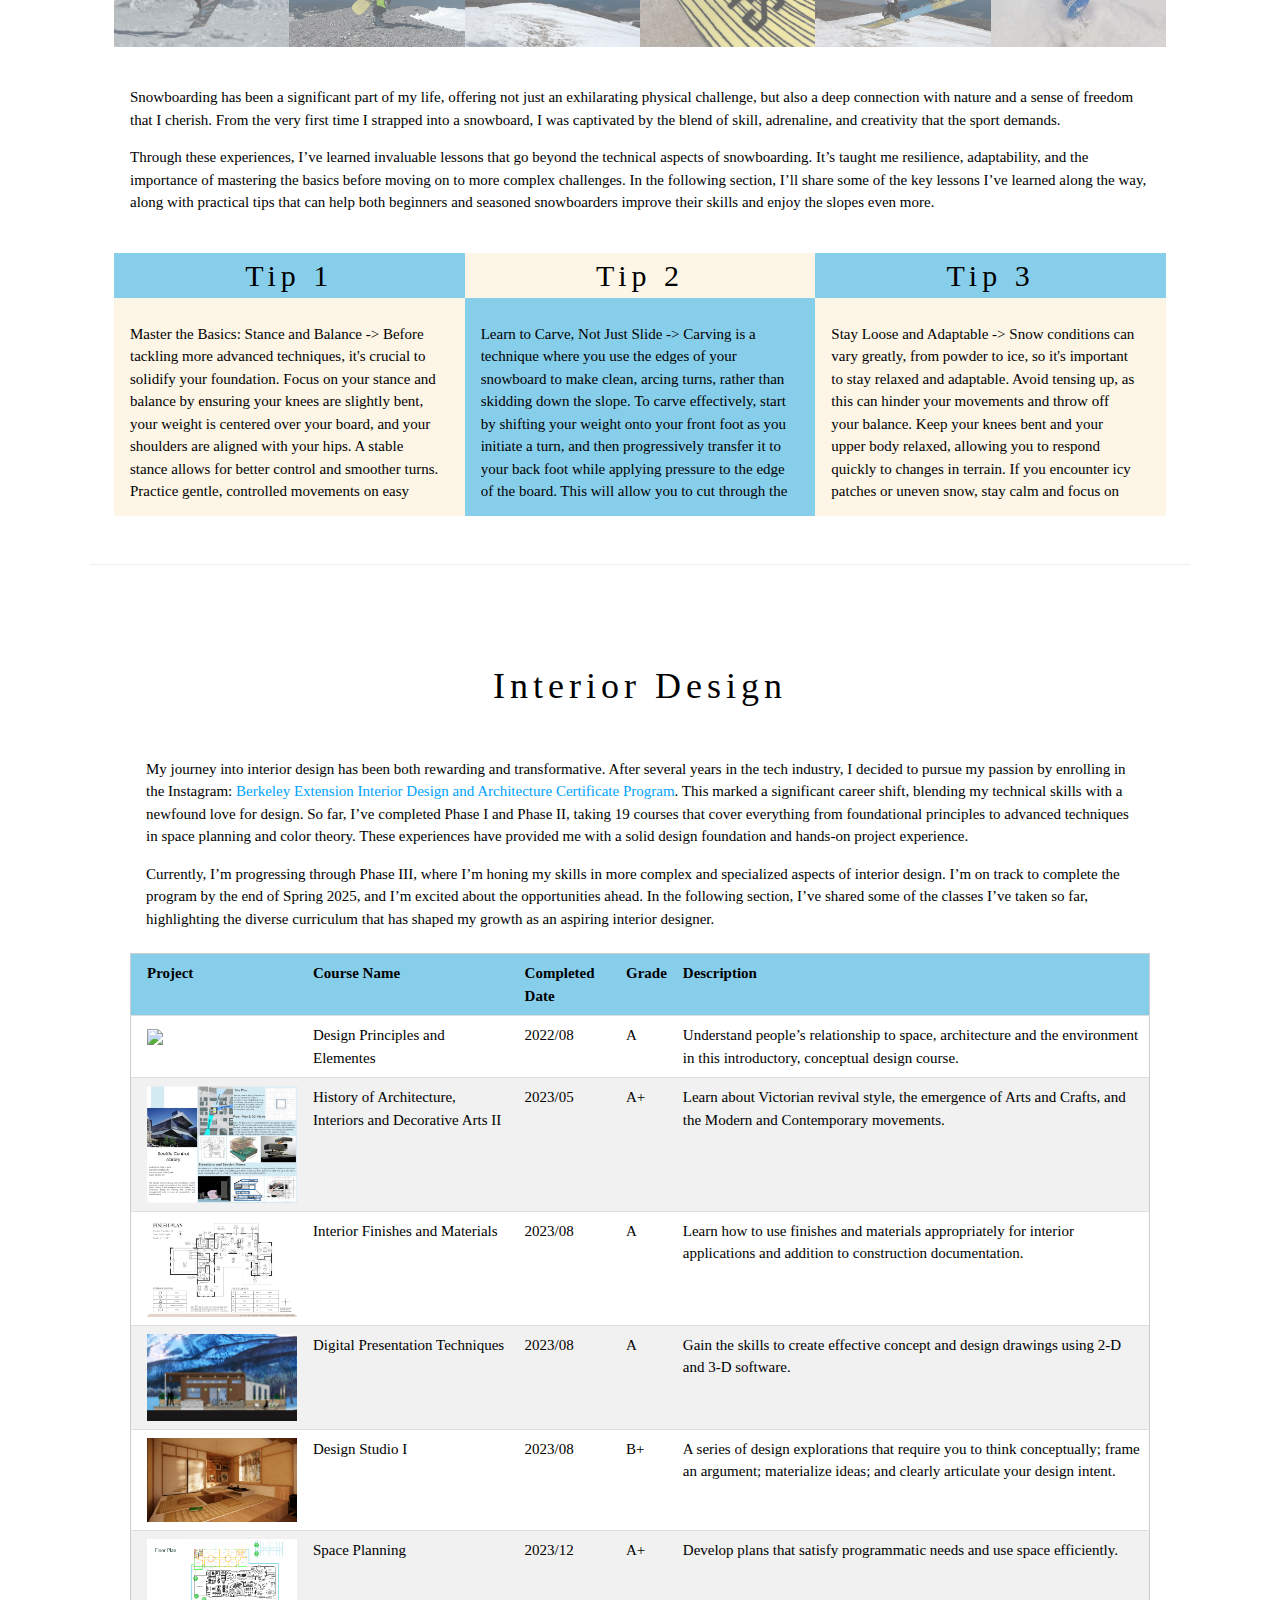
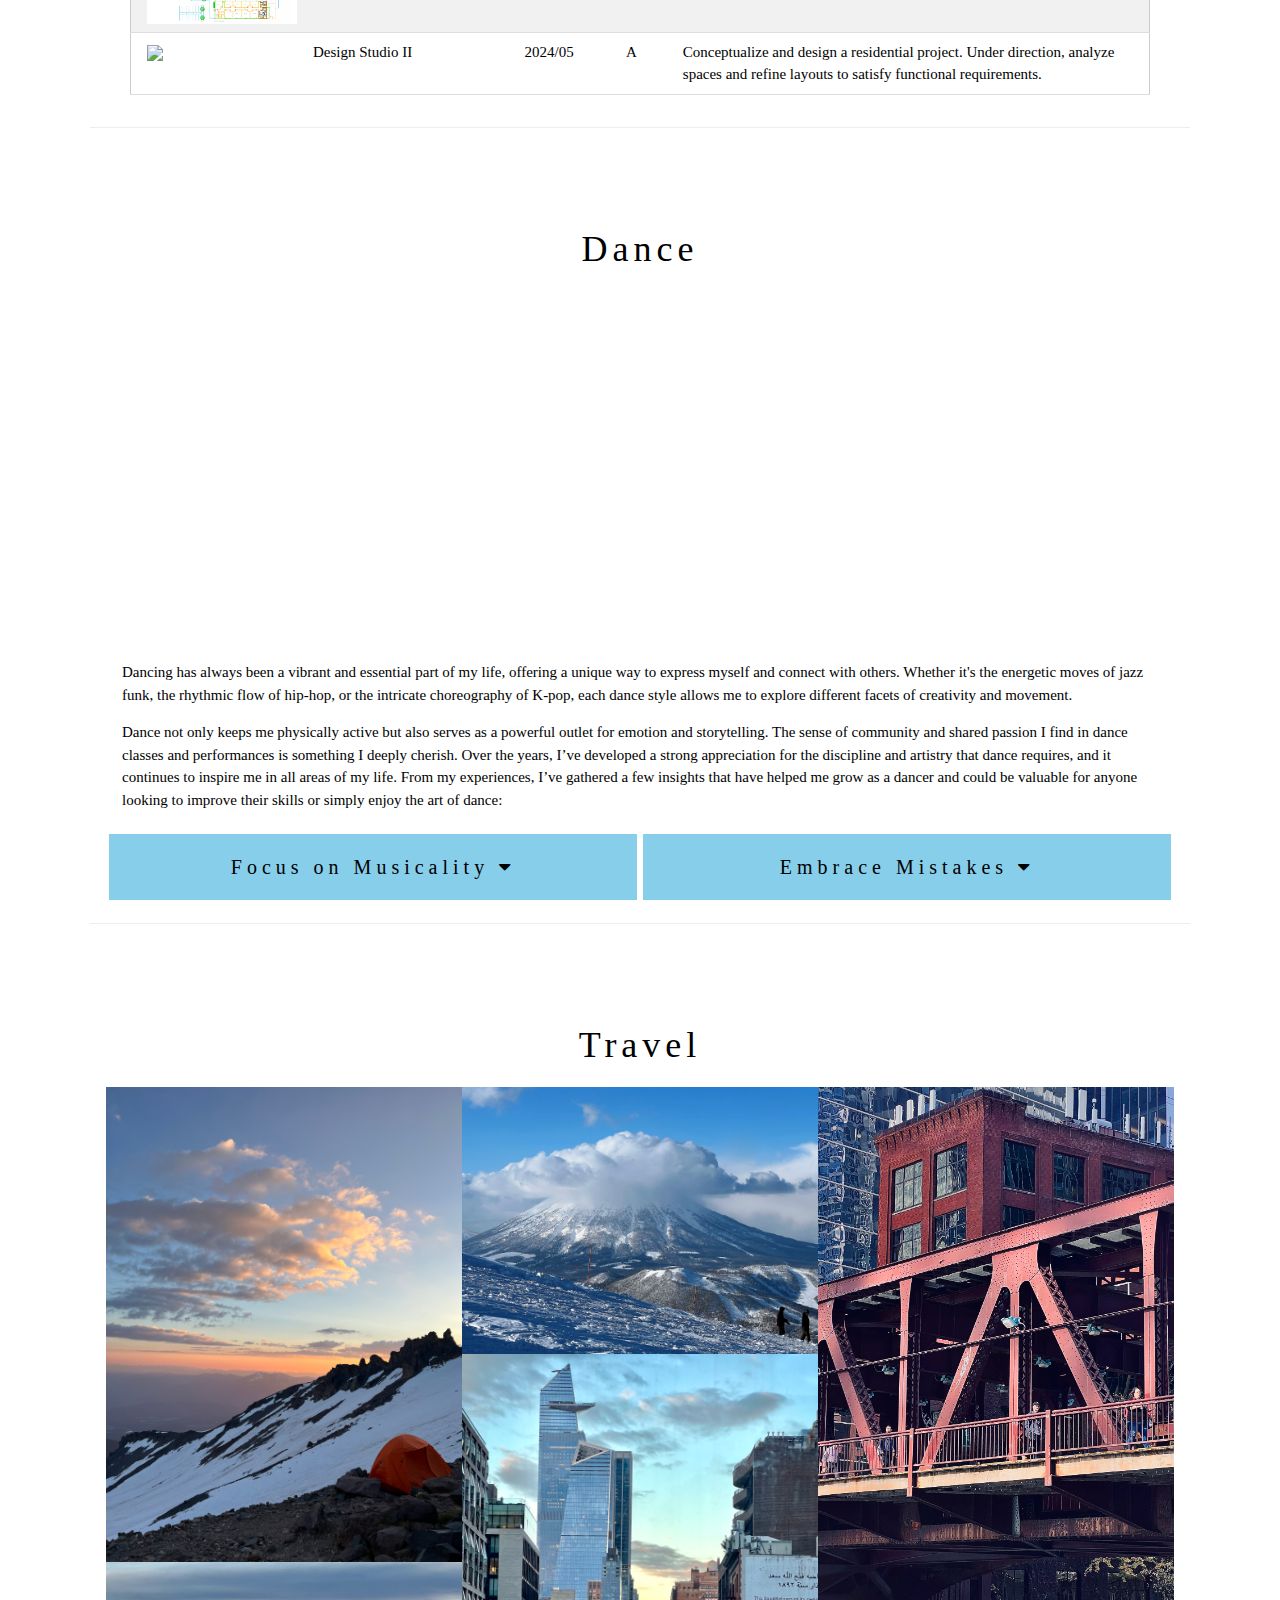
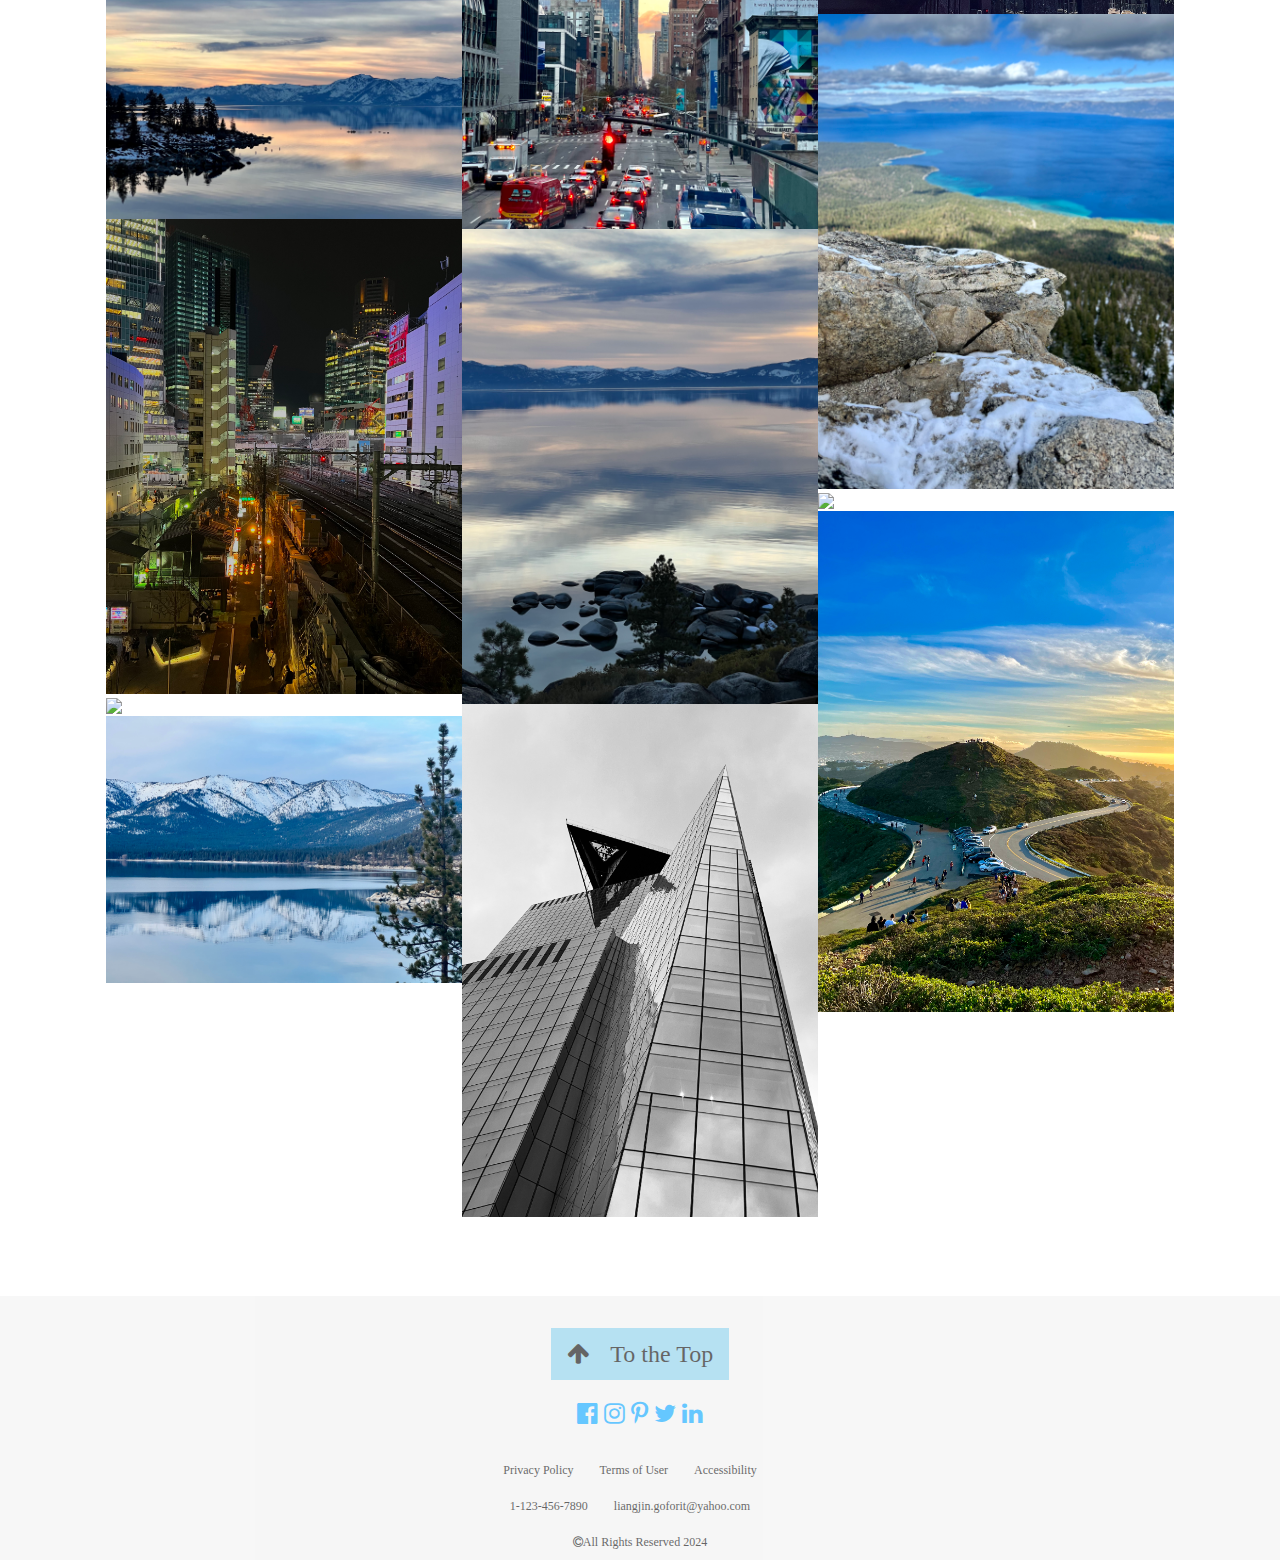
==== commit 5537a946: "fix padding" ====
--- a/index.html
+++ b/index.html
@@ -182,7 +182,7 @@
       <div class="about-container"></div> -->
 
       <!-- About Section -->
-      <div class="w3-row w3-padding-64" id="about">
+      <div class="w3-row w3-padding-top-64" id="about">
         <h1 class="w3-center">Who is Liang？</h1>
         <div class="w3-padding-large">
           <h2>My background.........</h2>
@@ -265,7 +265,7 @@
       <hr />
 
       <!-- Snowboarding Section -->
-      <div class="w3-row w3-padding-64" id="snowboarding">
+      <div class="w3-row w3-padding-top-64" id="snowboarding">
         <h1 class="w3-center">Snowboarding</h1>
 
         <div class="w3-padding-large">
@@ -470,7 +470,7 @@
       <hr />
 
       <!-- Design Section -->
-      <div class="w3-container w3-padding-64" id="design">
+      <div class="w3-container w3-padding-top-64" id="design">
         <h1 class="w3-center">Interior Design</h1>
         <!-- add sortable table -->
         <!-- step 1: create a table with 4 columns -->
@@ -627,7 +627,7 @@
       <hr />
 
       <!-- Dance Section -->
-      <div class="w3-container w3-padding-64" id="dance">
+      <div class="w3-container w3-padding-top-64" id="dance">
         <h1 class="w3-center">Dance</h1>
         <br />
 
@@ -820,7 +820,7 @@
       <hr />
 
       <!-- Travel Section -->
-      <div class="w3-container w3-padding-64" id="travel">
+      <div class="w3-container w3-padding-top-64" id="travel">
         <h1 class="w3-center">Travel</h1>
         <div class="w3-row" style="margin: 15px 0px">
           <div class="w3-third">
@@ -1136,7 +1136,7 @@
 
     <!-- Footer -->
     <footer
-      class="w3-container w3-padding-32 w3-light-grey w3-center w3-opacity w3-xlarge"
+      class="w3-container w3-padding-top-32 w3-light-grey w3-center w3-opacity w3-xlarge"
       style="margin-top: 64px"
     >
       <a href="#home" class="w3-button w3-light-blue">
